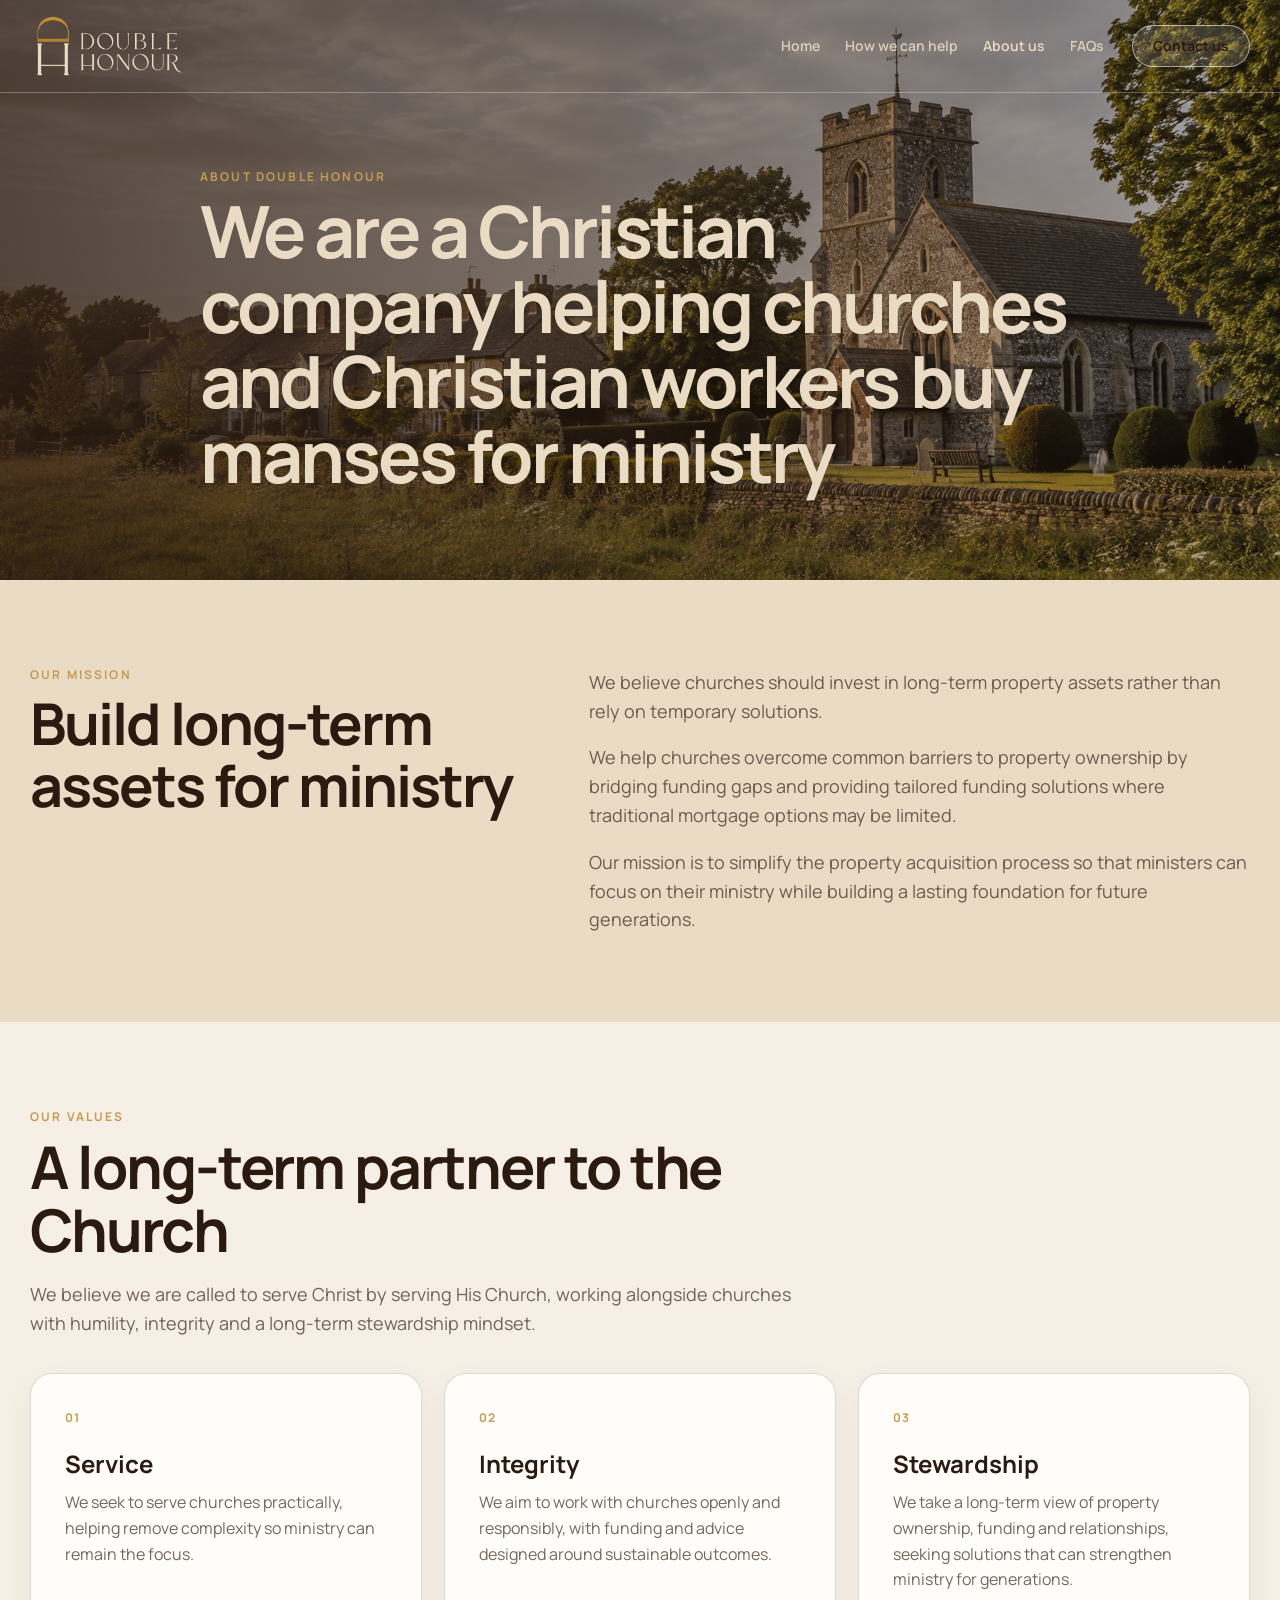
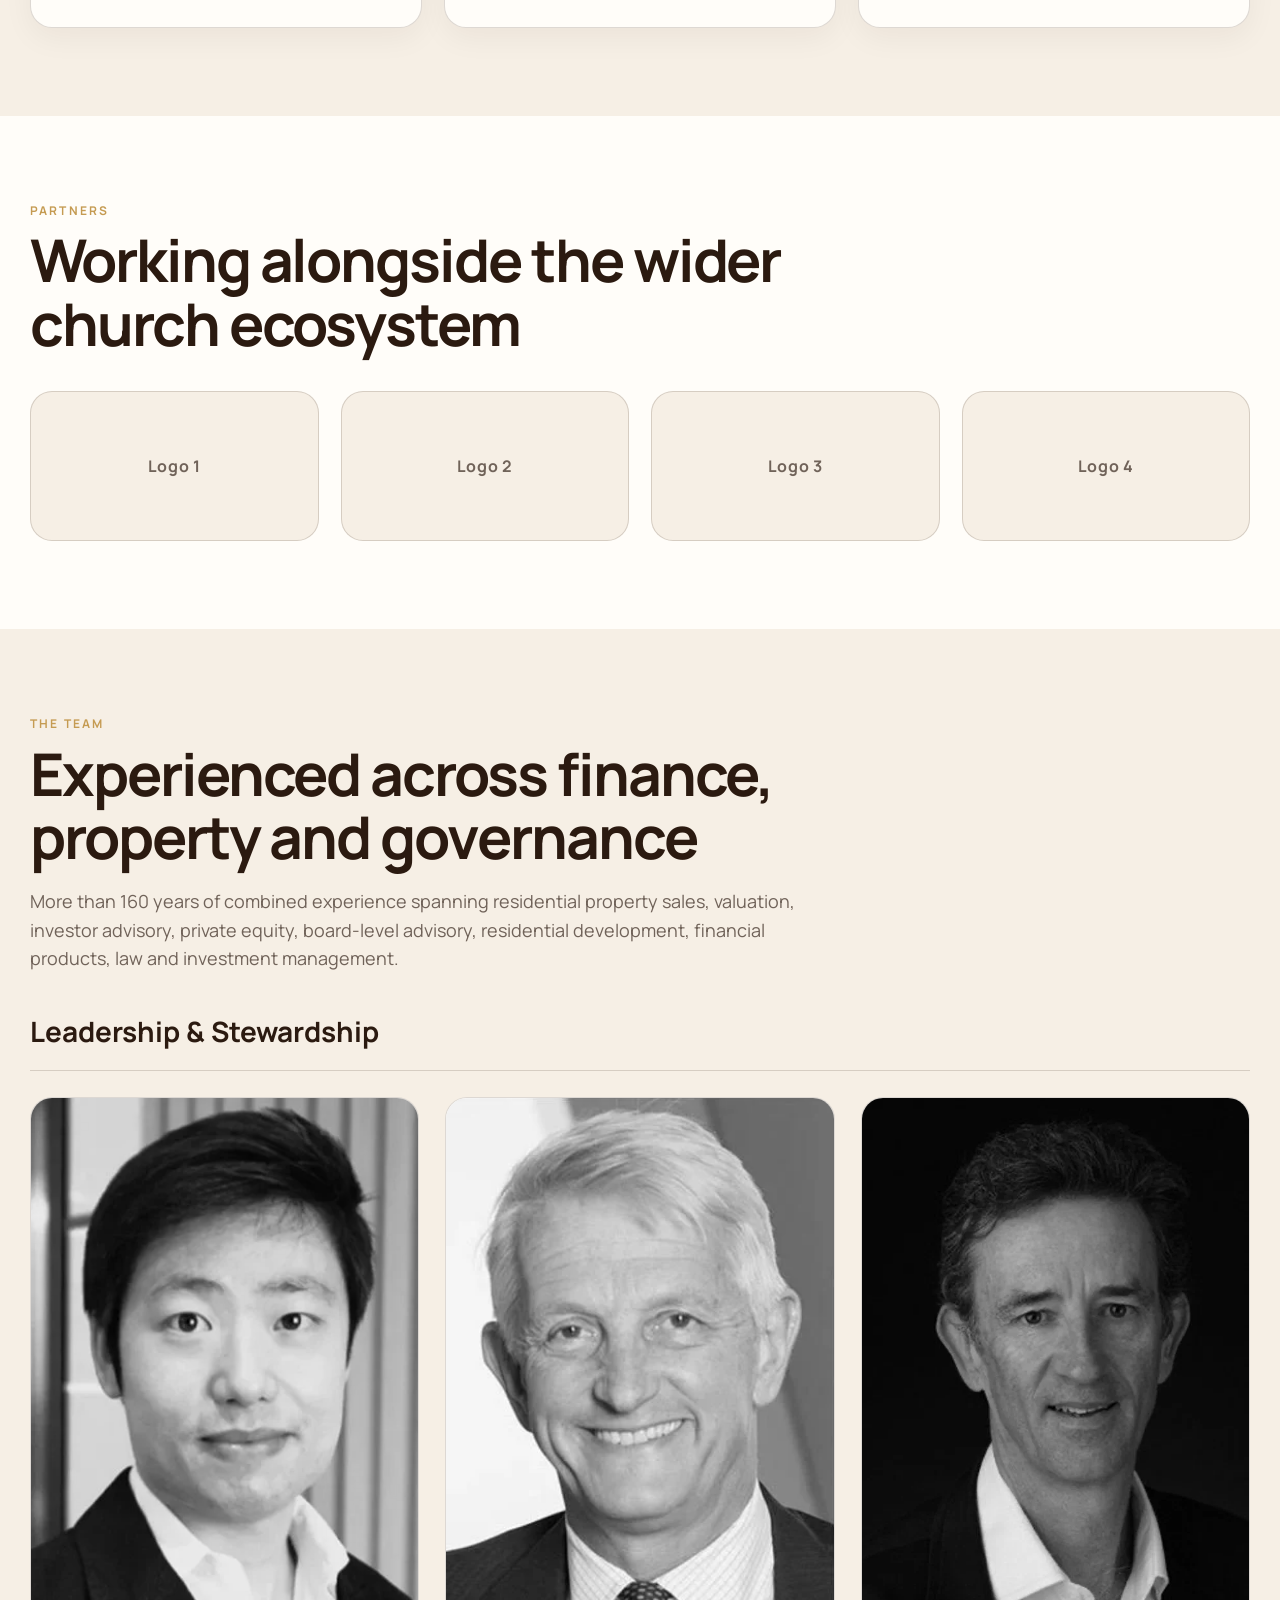
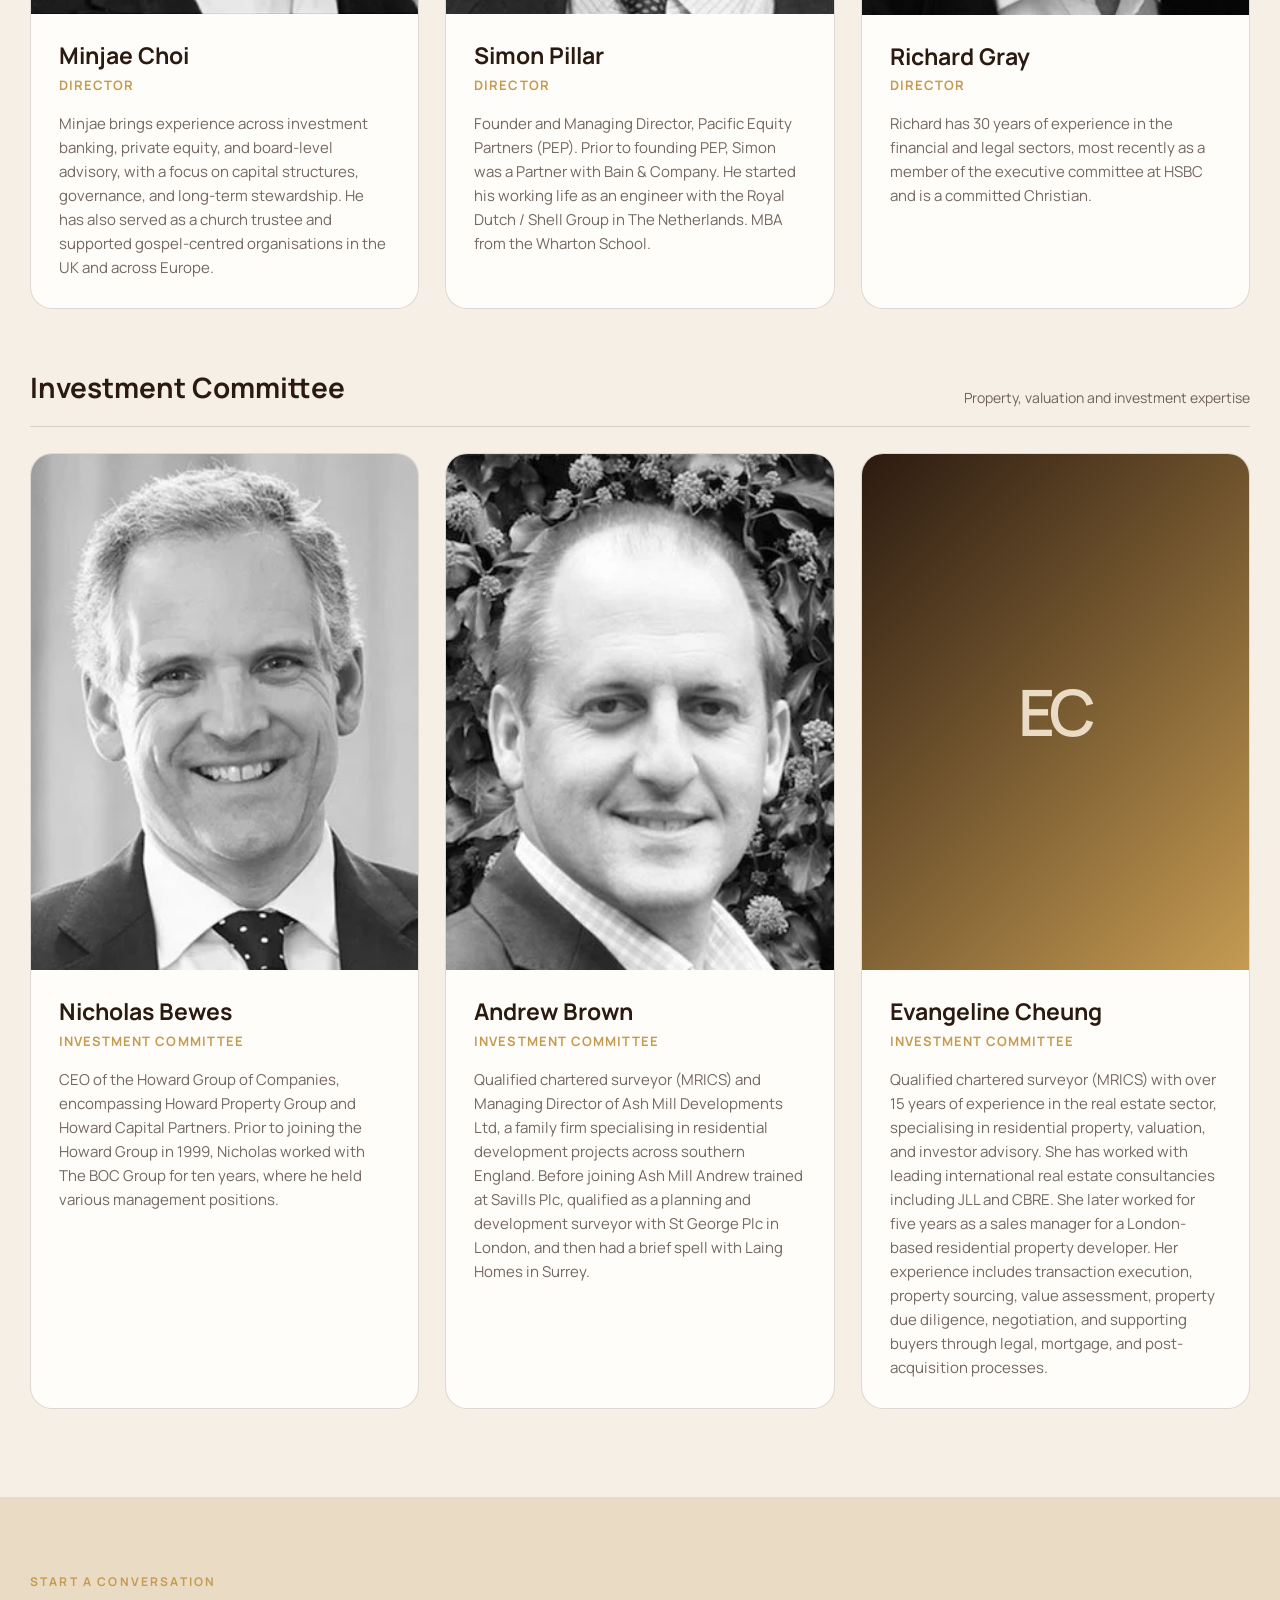
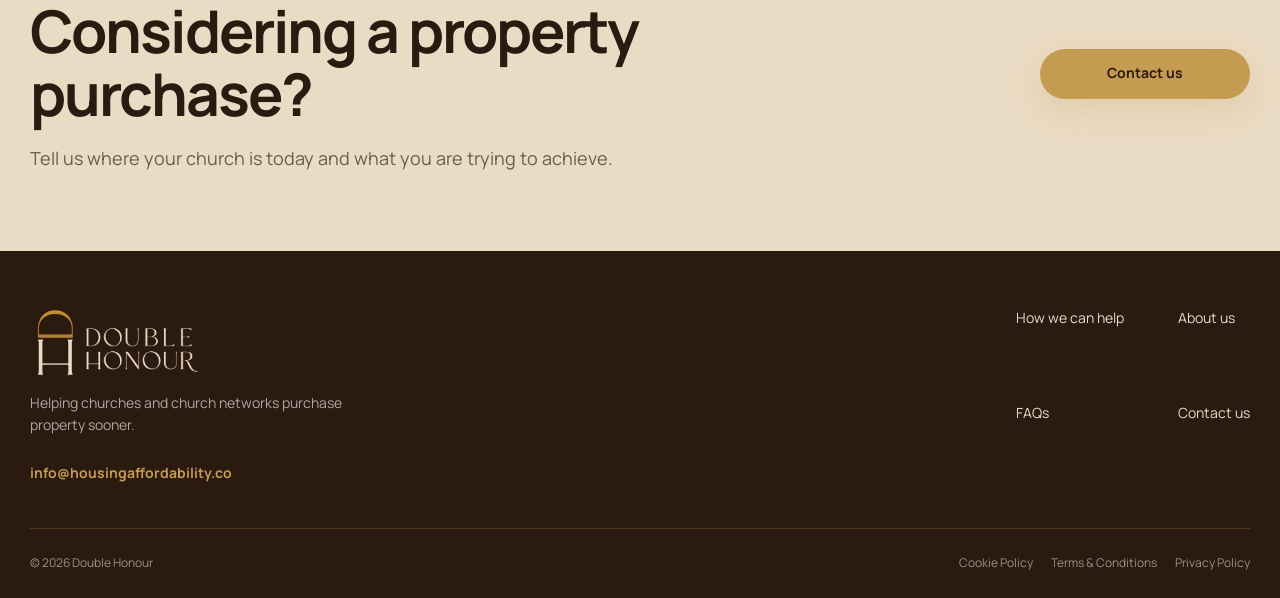
==== about.html @ bae5b823 "Add files via upload Initial Double Honour website" ====
<!doctype html>
<html lang="en">
<head>
  <meta charset="utf-8">
  <meta name="viewport" content="width=device-width, initial-scale=1">
  <meta name="description" content="Learn about Double Honour, our mission, values and the team supporting churches with property funding and acquisition.">
  <title>About Double Honour | Church Property Finance</title>
  <link rel="preconnect" href="https://fonts.googleapis.com">
  <link rel="preconnect" href="https://fonts.gstatic.com" crossorigin>
  <link href="https://fonts.googleapis.com/css2?family=Manrope:wght@400;500;600;700&display=swap" rel="stylesheet">
  <link rel="stylesheet" href="styles.css">
</head>
<body>
  <a class="skip-link" href="#main">Skip to content</a>
  <header class="site-header">
    <div class="shell header-inner">
      <a class="brand" href="index.html" aria-label="Double Honour home"><img class="brand-mark" src="assets/double-honour-light.png" alt="Double Honour"></a>
      <nav class="desktop-nav" aria-label="Primary navigation">
        <a href="index.html">Home</a>
        <a href="how-we-help.html">How we can help</a>
        <a href="about.html" aria-current="page">About us</a>
        <a href="faq.html">FAQs</a>
      </nav>
      <a class="button button-small desktop-contact" href="contact.html">Contact us</a>
      <button class="menu-button" type="button" aria-expanded="false" aria-controls="mobile-menu" aria-label="Open navigation"><span></span><span></span><span></span></button>
    </div>
    <div class="mobile-menu" id="mobile-menu" hidden>
      <nav aria-label="Mobile navigation">
        <a href="index.html">Home</a>
        <a href="how-we-help.html">How we can help</a>
        <a href="about.html" aria-current="page">About us</a>
        <a href="faq.html">FAQs</a>
        <a href="contact.html">Contact us</a>
      </nav>
    </div>
  </header>

  <main id="main">
    <section class="inner-hero about">
      <div class="inner-hero-image" role="img" aria-label="A church and village landscape in the British countryside"></div>
      <div class="inner-hero-shade"></div>
      <div class="shell inner-hero-content">
        <p class="eyebrow light">About Double Honour</p>
        <h1>We are a Christian company helping churches and Christian workers buy manses for ministry</h1>
      </div>
    </section>

    <section class="section cream" id="mission">
      <div class="shell about-grid">
        <div>
          <p class="eyebrow">Our mission</p>
          <h2>Build long-term assets for ministry</h2>
        </div>
        <div class="about-copy">
          <p>We believe churches should invest in long-term property assets rather than rely on temporary solutions.</p>
          <p>We help churches overcome common barriers to property ownership by bridging funding gaps and providing tailored funding solutions where traditional mortgage options may be limited.</p>
          <p>Our mission is to simplify the property acquisition process so that ministers can focus on their ministry while building a lasting foundation for future generations.</p>
        </div>
      </div>
    </section>

    <section class="section paper" id="values">
      <div class="shell">
        <div class="section-heading">
          <p class="eyebrow">Our values</p>
          <h2>A long-term partner to the Church</h2>
          <p>We believe we are called to serve Christ by serving His Church, working alongside churches with humility, integrity and a long-term stewardship mindset.</p>
        </div>
        <div class="values-grid">
          <article class="value-card">
            <span>01</span>
            <h3>Service</h3>
            <p>We seek to serve churches practically, helping remove complexity so ministry can remain the focus.</p>
          </article>
          <article class="value-card">
            <span>02</span>
            <h3>Integrity</h3>
            <p>We aim to work with churches openly and responsibly, with funding and advice designed around sustainable outcomes.</p>
          </article>
          <article class="value-card">
            <span>03</span>
            <h3>Stewardship</h3>
            <p>We take a long-term view of property ownership, funding and relationships, seeking solutions that can strengthen ministry for generations.</p>
          </article>
        </div>
      </div>
    </section>

    <section class="section" id="partners">
      <div class="shell">
        <div class="section-heading">
          <p class="eyebrow">Partners</p>
          <h2>Working alongside the wider church ecosystem</h2>
        </div>
        <div class="partner-logo-grid" aria-label="Partner logos to be confirmed">
          <div class="partner-logo-placeholder" role="img" aria-label="Partner logo 1 placeholder">Logo 1</div>
          <div class="partner-logo-placeholder" role="img" aria-label="Partner logo 2 placeholder">Logo 2</div>
          <div class="partner-logo-placeholder" role="img" aria-label="Partner logo 3 placeholder">Logo 3</div>
          <div class="partner-logo-placeholder" role="img" aria-label="Partner logo 4 placeholder">Logo 4</div>
        </div>
      </div>
    </section>


    <section class="team-section" id="team">
      <div class="shell">
        <div class="section-heading">
          <p class="eyebrow">The team</p>
          <h2>Experienced across finance, property and governance</h2>
          <p>More than 160 years of combined experience spanning residential property sales, valuation, investor advisory, private equity, board-level advisory, residential development, financial products, law and investment management.</p>
        </div>

        <div class="team-group">
          <div class="team-group-heading"><h3>Leadership &amp; Stewardship</h3></div>
          <div class="team-grid">
            <article class="team-card">
              <img class="team-photo" src="assets/minjae-choi.webp" alt="Minjae Choi">
              <div class="team-body"><h4>Minjae Choi</h4><p class="team-role">Director</p><p>Minjae brings experience across investment banking, private equity, and board-level advisory, with a focus on capital structures, governance, and long-term stewardship. He has also served as a church trustee and supported gospel-centred organisations in the UK and across Europe.</p></div>
            </article>
            <article class="team-card">
              <img class="team-photo" src="assets/simon-pillar.webp" alt="Simon Pillar">
              <div class="team-body"><h4>Simon Pillar</h4><p class="team-role">Director</p><p>Founder and Managing Director, Pacific Equity Partners (PEP). Prior to founding PEP, Simon was a Partner with Bain &amp; Company. He started his working life as an engineer with the Royal Dutch / Shell Group in The Netherlands. MBA from the Wharton School.</p></div>
            </article>
            <article class="team-card">
              <img class="team-photo" src="assets/richard-gray.webp" alt="Richard Gray">
              <div class="team-body"><h4>Richard Gray</h4><p class="team-role">Director</p><p>Richard has 30 years of experience in the financial and legal sectors, most recently as a member of the executive committee at HSBC and is a committed Christian.</p></div>
            </article>
          </div>
        </div>

        <div class="team-group">
          <div class="team-group-heading"><h3>Investment Committee</h3><span>Property, valuation and investment expertise</span></div>
          <div class="team-grid">
            <article class="team-card">
              <img class="team-photo" src="assets/nicholas-bewes.webp" alt="Nicholas Bewes">
              <div class="team-body"><h4>Nicholas Bewes</h4><p class="team-role">Investment Committee</p><p>CEO of the Howard Group of Companies, encompassing Howard Property Group and Howard Capital Partners. Prior to joining the Howard Group in 1999, Nicholas worked with The BOC Group for ten years, where he held various management positions.</p></div>
            </article>
            <article class="team-card">
              <img class="team-photo" src="assets/andrew-brown.webp" alt="Andrew Brown">
              <div class="team-body"><h4>Andrew Brown</h4><p class="team-role">Investment Committee</p><p>Qualified chartered surveyor (MRICS) and Managing Director of Ash Mill Developments Ltd, a family firm specialising in residential development projects across southern England. Before joining Ash Mill Andrew trained at Savills Plc, qualified as a planning and development surveyor with St George Plc in London, and then had a brief spell with Laing Homes in Surrey.</p></div>
            </article>
            <article class="team-card">
              <div class="team-placeholder" role="img" aria-label="Photo of Evangeline Cheung to be added">EC</div>
              <div class="team-body"><h4>Evangeline Cheung</h4><p class="team-role">Investment Committee</p><p>Qualified chartered surveyor (MRICS) with over 15 years of experience in the real estate sector, specialising in residential property, valuation, and investor advisory. She has worked with leading international real estate consultancies including JLL and CBRE. She later worked for five years as a sales manager for a London-based residential property developer. Her experience includes transaction execution, property sourcing, value assessment, property due diligence, negotiation, and supporting buyers through legal, mortgage, and post-acquisition processes.</p></div>
            </article>
          </div>
        </div>
      </div>
    </section>

    <section class="contact-section">
      <div class="shell contact-grid">
        <div><p class="eyebrow">Start a conversation</p><h2>Considering a property purchase?</h2><p>Tell us where your church is today and what you are trying to achieve.</p></div>
        <div class="contact-actions"><a class="button" href="contact.html">Contact us</a></div>
      </div>
    </section>
  </main>

  <footer class="site-footer">
    <div class="shell footer-top">
      <div class="footer-brand">
        <img class="footer-brand-mark" src="assets/double-honour-light.png" alt="Double Honour">
        <p>Helping churches and church networks purchase property sooner.</p>
        <a class="footer-contact" href="mailto:info@housingaffordability.co">info@housingaffordability.co</a>
      </div>
      <div class="footer-links">
        <a href="how-we-help.html">How we can help</a>
        <a href="about.html">About us</a>
        <a href="faq.html">FAQs</a>
        <a href="contact.html">Contact us</a>
      </div>
    </div>
    <div class="shell footer-bottom">
      <span>© <span data-year></span> Double Honour</span>
      <div class="footer-legal">
        <a href="cookie-policy.html">Cookie Policy</a>
        <a href="terms-and-conditions.html">Terms &amp; Conditions</a>
        <a href="privacy-policy.html">Privacy Policy</a>
      </div>
    </div>
  </footer>
  <script src="script.js"></script>
</body>
</html>
---- styles.css ----
:root {
  --gold: #C59B52;
  --brown: #2B1A10;
  --cream: #EADBC4;
  --paper: #F6EFE5;
  --white: #FFFDF9;
  --ink: #2B1A10;
  --muted: rgba(43, 26, 16, 0.66);
  --line: rgba(43, 26, 16, 0.16);
  --max: 1220px;
  --radius: 22px;
  --shadow: 0 22px 60px rgba(43, 26, 16, 0.12);
}

* { box-sizing: border-box; }
html { scroll-behavior: smooth; }
body {
  margin: 0;
  color: var(--ink);
  background: var(--white);
  font-family: "Manrope", Arial, sans-serif;
  font-size: 16px;
  line-height: 1.6;
}
img { display: block; max-width: 100%; }
a { color: inherit; text-decoration: none; }
button, a { -webkit-tap-highlight-color: transparent; }
button, input, select, textarea { font: inherit; }
.shell { width: min(calc(100% - 48px), var(--max)); margin-inline: auto; }
.skip-link { position: fixed; left: 16px; top: -60px; z-index: 1000; padding: 10px 14px; background: var(--brown); color: white; }
.skip-link:focus { top: 16px; }

.site-header {
  position: absolute;
  inset: 0 0 auto;
  z-index: 20;
  color: var(--cream);
  border-bottom: 1px solid rgba(255,255,255,.28);
}
.header-inner { height: 92px; display: flex; align-items: center; gap: 28px; }
.brand { margin-right: auto; }
.brand-mark, .footer-brand-mark {
  display: block;
  width: 160px;
  height: auto;
  object-fit: contain;
}
.desktop-nav { display: flex; gap: 25px; align-items: center; font-size: 14px; font-weight: 600; }
.desktop-nav a { opacity: .88; }
.desktop-nav a:hover, .desktop-nav a[aria-current="page"] { opacity: 1; }
.menu-button { display: none; width: 44px; height: 44px; padding: 10px; background: transparent; border: 1px solid rgba(255,255,255,.5); border-radius: 50%; }
.menu-button span { display: block; height: 1px; background: var(--cream); margin: 5px 0; }
.mobile-menu { background: var(--white); color: var(--ink); padding: 20px 24px 28px; box-shadow: var(--shadow); }
.mobile-menu nav { display: grid; gap: 15px; }

.site-header.on-light { color: var(--ink); border-bottom-color: var(--line); }
.site-header.on-light .menu-button { border-color: var(--line); }
.site-header.on-light .menu-button span { background: var(--gold); }
.site-header.on-light .button-small { background: var(--gold); color: var(--brown); border-color: var(--gold); }
.site-header.on-light .button-small:hover { background: var(--brown); color: var(--cream); }

.button { display: inline-flex; justify-content: center; align-items: center; min-height: 50px; padding: 0 24px; color: var(--brown); background: var(--gold); border: 0; border-radius: 999px; font-size: 14px; font-weight: 700; box-shadow: 0 12px 30px rgba(197,155,82,.22); transition: transform .2s ease, box-shadow .2s ease, background .2s ease; cursor: pointer; }
.button:hover { transform: translateY(-2px); background: var(--brown); color: var(--cream); box-shadow: 0 16px 36px rgba(43,26,16,.22); }
.button-small { min-height: 42px; padding-inline: 20px; background: rgba(255,255,255,.14); border: 1px solid rgba(255,255,255,.55); box-shadow: none; }
.button-small:hover { background: var(--cream); color: var(--brown); }
.button-light { background: var(--cream); color: var(--brown); box-shadow: none; }
.button-light:hover { background: var(--white); color: var(--brown); }
.button-outline { background: transparent; color: var(--brown); border: 1px solid var(--gold); box-shadow: none; }
.button-outline:hover { color: var(--brown); background: var(--gold); }

.eyebrow { margin: 0 0 10px; font-size: 12px; line-height: 1.2; text-transform: uppercase; letter-spacing: .18em; font-weight: 700; color: var(--gold); }
.eyebrow.light { color: var(--gold); }
.text-link { display: inline-flex; gap: 8px; align-items: center; font-weight: 700; font-size: 14px; border-bottom: 1px solid currentColor; padding-bottom: 3px; }
.text-link.light { color: var(--cream); }

.hero { position: relative; min-height: 680px; display: flex; align-items: flex-end; color: var(--cream); overflow: hidden; }
.hero-image { position: absolute; inset: 0; background: url('assets/hero.jpeg') center 43%/cover no-repeat; transform: scale(1.01); }
.hero-shade { position: absolute; inset: 0; background: rgba(43, 26, 16, .18); }
.hero-content { position: relative; padding-bottom: 82px; }
.hero h1 { max-width: 850px; margin: 8px 0 0; font-size: clamp(44px, 6vw, 82px); line-height: 1.02; letter-spacing: -.045em; }

.inner-hero { position: relative; min-height: 490px; display: flex; align-items: flex-end; color: var(--cream); overflow: hidden; background: var(--brown); }
.inner-hero-image { position: absolute; inset: 0; background-position: center; background-size: cover; transform: scale(1.01); }
.inner-hero.about .inner-hero-image { background-image: url('assets/about-hero.jpeg'); background-position: center 45%; }
.inner-hero-shade { position: absolute; inset: 0; background: linear-gradient(90deg, rgba(43,26,16,.80), rgba(43,26,16,.30)); }
.inner-hero-content { position: relative; padding: 170px 0 68px; max-width: 880px; }
.inner-hero h1 { margin: 10px 0 18px; font-size: clamp(42px, 5.7vw, 72px); line-height: 1.04; letter-spacing: -.04em; }
.inner-hero-content > p:not(.eyebrow):last-child { max-width: 720px; margin: 0; font-size: clamp(18px, 2vw, 22px); color: rgba(255,255,255,.84); }

.impact-bar { background: var(--brown); color: var(--cream); }
.impact-grid { display: grid; grid-template-columns: .8fr .8fr 1.2fr 2fr; }
.metric, .impact-copy { min-height: 220px; padding: 38px 30px; display: flex; flex-direction: column; justify-content: center; }
.metric { text-align: center; border-right: 1px solid rgba(197,155,82,.28); }
.metric strong { color: var(--gold); font-size: clamp(28px, 3vw, 42px); line-height: 1.1; margin-bottom: 14px; }
.metric span { font-size: 13px; line-height: 1.45; color: rgba(255,255,255,.74); }
.impact-copy { align-items: flex-start; gap: 18px; }
.impact-copy p { margin: 0; font-size: 15px; line-height: 1.55; }

.section { padding-block: 88px; }
.section.paper { background: var(--paper); }
.section.cream { background: var(--cream); }
.section.dark { background: var(--brown); color: var(--cream); }
.section-heading { max-width: 800px; margin-bottom: 36px; }
.section-heading h2, .contact-section h2 { margin: 0; font-size: clamp(36px, 4.6vw, 62px); line-height: 1.08; letter-spacing: -.035em; }
.section-heading p:not(.eyebrow) { color: var(--muted); font-size: 18px; }
.section.dark .section-heading p:not(.eyebrow) { color: rgba(255,255,255,.72); }

.support-grid { display: grid; grid-template-columns: 1fr 1fr; gap: 26px; }
.support-card { overflow: hidden; border: 1px solid var(--line); border-radius: var(--radius); background: var(--white); box-shadow: 0 10px 34px rgba(43,26,16,.06); }
.support-card img { width: 100%; height: 300px; object-fit: cover; }
.support-card-body { padding: 32px 34px 34px; }
.card-kicker { margin: 0 0 10px; color: var(--gold); font-size: 12px; font-weight: 700; text-transform: uppercase; letter-spacing: .14em; }
.support-card h3, .funding-panel h3 { margin: 0 0 14px; font-size: clamp(27px, 3vw, 40px); line-height: 1.16; letter-spacing: -.025em; }
.support-card h3 { min-height: 2.32em; }
.support-card-purpose { margin: 0 0 12px; color: var(--gold) !important; font-size: 12px; font-weight: 700; line-height: 1.35; text-transform: uppercase; letter-spacing: .14em; }
.support-card p { color: var(--muted); }

.help-section { padding-block: 88px; background: var(--paper); }
.help-heading { margin-bottom: 38px; }
.help-grid { display: grid; grid-template-columns: .95fr 1.05fr; gap: 58px; align-items: stretch; }
.funding-panel { position: static; padding: 42px 46px; background: var(--brown); color: var(--cream); border-radius: var(--radius); box-shadow: var(--shadow); display: flex; flex-direction: column; justify-content: flex-start; gap: 22px; align-self: stretch; }
.funding-panel .card-kicker { color: var(--gold); }
.funding-panel h3 { margin-bottom: 14px; }
.funding-panel p:not(.card-kicker) { margin: 0; color: rgba(255,255,255,.76); font-size: 18px; line-height: 1.7; }
.funding-panel p + p { margin-top: 0; }
.journey-panel { padding-top: 0; }
.journey-intro { max-width: 590px; margin: 0 0 22px; font-size: 20px; font-weight: 600; line-height: 1.45; }
.journey-list { list-style: none; margin: 0; padding: 0; }
.journey-list li { display: grid; grid-template-columns: 54px 1fr; gap: 18px; align-items: center; padding: 21px 0; border-bottom: 1px solid var(--line); }
.journey-list span { font-size: 12px; color: var(--gold); font-weight: 700; letter-spacing: .1em; }
.journey-list p { margin: 0; font-size: 17px; font-weight: 600; }

.about-grid { display: grid; grid-template-columns: .85fr 1.15fr; gap: 70px; align-items: start; }
.about-grid h2 { margin: 0; font-size: clamp(36px, 4.5vw, 58px); line-height: 1.08; letter-spacing: -.035em; }
.about-copy { display: grid; gap: 18px; }
.about-copy p { margin: 0; color: var(--muted); font-size: 18px; }
.mission-card { margin-top: 28px; padding: 40px; background: var(--cream); border-radius: var(--radius); border: 1px solid var(--line); }
.mission-card h3 { margin: 0 0 14px; font-size: 26px; }
.mission-card p { margin: 0; color: var(--ink); }
.capability-grid { display: grid; grid-template-columns: repeat(2, 1fr); gap: 22px; }
.capability-card { padding: 34px; border-radius: var(--radius); border: 1px solid var(--line); background: var(--white); box-shadow: 0 10px 30px rgba(43,26,16,.05); }
.capability-card span { display: block; margin-bottom: 22px; color: var(--gold); font-weight: 700; font-size: 12px; letter-spacing: .12em; }
.capability-card h3 { margin: 0 0 12px; font-size: 24px; line-height: 1.2; }
.capability-card p { margin: 0; color: var(--muted); }

.team-section { padding-block: 88px; background: var(--paper); }
.team-group + .team-group { margin-top: 56px; }
.team-group-heading { display: flex; justify-content: space-between; align-items: end; gap: 24px; margin-bottom: 26px; padding-bottom: 16px; border-bottom: 1px solid var(--line); }
.team-group-heading h3 { margin: 0; font-size: 28px; }
.team-group-heading span { color: var(--muted); font-size: 14px; }
.team-grid { display: grid; grid-template-columns: repeat(3, 1fr); gap: 26px; }
.team-card { overflow: hidden; background: var(--white); border: 1px solid var(--line); border-radius: var(--radius); }
.team-photo { width: 100%; aspect-ratio: 3 / 4; object-fit: cover; object-position: center top; background: #dde5e1; filter: grayscale(100%); }
.team-placeholder { aspect-ratio: 3 / 4; display: grid; place-items: center; background: linear-gradient(135deg, var(--brown), var(--gold)); color: var(--cream); font-size: 64px; font-weight: 600; letter-spacing: -.05em; }
.team-body { padding: 28px; }
.team-body h4 { margin: 0; font-size: 23px; line-height: 1.2; }
.team-role { margin: 5px 0 16px; color: var(--gold); font-size: 13px; font-weight: 700; text-transform: uppercase; letter-spacing: .08em; }
.team-body p:last-child { margin: 0; color: var(--muted); font-size: 15px; }

.partner-logo-grid { display: grid; grid-template-columns: repeat(4, 1fr); gap: 22px; }
.partner-logo-placeholder { min-height: 150px; display: grid; place-items: center; border: 1px solid var(--line); border-radius: var(--radius); background: var(--paper); color: var(--muted); font-size: 16px; font-weight: 700; letter-spacing: .04em; }

.quote-band { padding: 58px 0; background: var(--brown); color: var(--cream); }
.quote-band blockquote { margin: 0; max-width: 950px; font-size: clamp(25px, 3.4vw, 42px); line-height: 1.28; letter-spacing: -.02em; }
.quote-band cite { display: block; margin-top: 25px; color: var(--gold); font-size: 14px; font-style: normal; font-weight: 700; }

#challenge .shell { width: min(calc(100% - 48px), var(--max)); }
.challenge-stats { display: grid; grid-template-columns: repeat(4, minmax(0, 1fr)); gap: 14px; }
.challenge-stat { min-height: 248px; padding: 26px 20px; border-radius: var(--radius); background: var(--white); border: 1px solid var(--line); display: flex; flex-direction: column; justify-content: flex-start; }
.challenge-stat h3 { margin: 0 0 17px; min-height: 2.5em; color: var(--gold); font-size: clamp(19px, 1.42vw, 22px); font-weight: 700; line-height: 1.25; letter-spacing: -.02em; }
.challenge-stat p { margin: 0; color: var(--muted); font-size: clamp(14px, 1.08vw, 16px); font-weight: 400; line-height: 1.42; }
.challenge-stat sup { position: relative; top: -.2em; color: var(--gold); font-size: .55em; font-weight: 700; }
.source-notes-inline { display: flex; flex-wrap: wrap; justify-content: flex-start; gap: 6px 18px; margin-top: 18px; color: var(--muted); font-size: 11px; line-height: 1.35; }
.source-notes-inline span { flex: 0 0 auto; }
.source-notes-inline sup { color: var(--gold); font-weight: 700; }

.funding-gap-layout { display: grid; grid-template-columns: .72fr 1.28fr; gap: 64px; align-items: center; }
.funding-gap-layout h2 { margin: 0 0 18px; font-size: clamp(36px, 4.7vw, 60px); line-height: 1.08; letter-spacing: -.035em; }
.funding-gap-layout > div:first-child > p:not(.eyebrow) { color: var(--muted); font-size: 17px; }
.funding-schematic { padding: 38px; border: 1px solid var(--line); border-radius: var(--radius); background: var(--white); box-shadow: var(--shadow); }
.scheme-row { display: grid; grid-template-columns: 78px 1fr; gap: 16px; align-items: stretch; }
.scheme-row + .scheme-row { margin-top: 18px; }
.scheme-label { display: flex; align-items: center; color: var(--gold); font-size: 11px; font-weight: 700; letter-spacing: .14em; text-transform: uppercase; }
.uses-bar { min-height: 74px; padding: 0 22px; display: flex; align-items: center; justify-content: space-between; gap: 16px; border-radius: 12px; background: var(--cream); color: var(--brown); font-size: 16px; font-weight: 700; }
.uses-bar strong { color: var(--gold); font-size: 12px; letter-spacing: .08em; }
.source-bar { display: grid; grid-template-columns: 31% 39% 30%; min-height: 106px; overflow: hidden; border: 1px solid var(--line); border-radius: 12px; }
.source-segment { padding: 18px; display: flex; justify-content: flex-end; flex-direction: column; font-size: 14px; font-weight: 700; line-height: 1.25; }
.source-savings { background: #F0E5D4; color: var(--brown); }
.source-bank { background: #D7C3A4; color: var(--brown); border-left: 1px solid rgba(43,26,16,.12); }
.source-gap { background: var(--brown); color: var(--cream); border-left: 1px solid rgba(43,26,16,.12); }
.source-detail-grid { display: grid; grid-template-columns: 31% 39% 30%; gap: 0; margin: 16px 0 0 94px; }
.source-detail { padding: 0 16px; color: var(--muted); font-size: 12px; line-height: 1.45; }
.source-detail:first-child { padding-left: 0; }
.source-detail:last-child { padding-right: 0; }
.source-detail + .source-detail { border-left: 1px solid var(--line); }
.source-detail ul { margin: 0; padding-left: 17px; }
.source-detail li + li { margin-top: 8px; }
.benefit-grid { display: grid; grid-template-columns: repeat(3, 1fr); gap: 22px; }
.benefit-card { padding: 34px; background: var(--brown); color: var(--cream); border-radius: var(--radius); }
.benefit-card .number { display: inline-grid; width: 38px; height: 38px; place-items: center; border: 1px solid rgba(197,155,82,.55); border-radius: 50%; color: var(--gold); font-size: 12px; font-weight: 700; }
.benefit-card h3 { margin: 28px 0 12px; font-size: 24px; line-height: 1.25; }
.benefit-card p { margin: 0; color: rgba(255,255,255,.72); }

.faq-hero { padding: 155px 0 62px; background: var(--brown); color: var(--cream); }
.faq-hero h1 { margin: 8px 0 16px; font-size: clamp(44px, 6vw, 72px); line-height: 1.04; letter-spacing: -.04em; }
.faq-hero p:last-child { max-width: 760px; color: rgba(255,255,255,.75); font-size: 19px; }
.faq-layout { display: grid; grid-template-columns: 250px 1fr; gap: 70px; align-items: start; }
.faq-nav { position: sticky; top: 30px; display: grid; gap: 8px; padding: 22px; border: 1px solid var(--line); border-radius: 18px; background: var(--white); }
.faq-nav a { padding: 8px 10px; border-radius: 10px; color: var(--muted); font-size: 14px; }
.faq-nav a:hover { background: var(--paper); color: var(--gold); }
.faq-groups { display: grid; gap: 46px; }
.faq-group h2 { margin: 0 0 18px; font-size: 30px; letter-spacing: -.02em; }
.faq-list { border-top: 1px solid var(--line); }
.faq-list details { border-bottom: 1px solid var(--line); }
.faq-list summary { list-style: none; cursor: pointer; padding: 20px 42px 20px 0; font-weight: 700; position: relative; }
.faq-list summary::-webkit-details-marker { display: none; }
.faq-list summary::after { content: "+"; position: absolute; right: 4px; top: 17px; color: var(--gold); font-size: 24px; font-weight: 400; }
.faq-list details[open] summary::after { content: "–"; }
.faq-answer { padding: 0 35px 22px 0; color: var(--muted); }
.faq-answer p { margin: 0 0 12px; }
.faq-answer p:last-child { margin-bottom: 0; }

.contact-page { padding: 155px 0 82px; background: var(--paper); }
.contact-page-grid { display: grid; grid-template-columns: .8fr 1.2fr; gap: 70px; align-items: start; }
.contact-intro h1 { margin: 8px 0 18px; font-size: clamp(44px, 6vw, 72px); line-height: 1.04; letter-spacing: -.04em; }
.contact-intro > p:not(.eyebrow) { color: var(--muted); font-size: 18px; }
.contact-direct { margin-top: 36px; padding-top: 28px; border-top: 1px solid var(--line); }
.contact-direct span { display: block; color: var(--muted); font-size: 13px; }
.contact-direct a { display: inline-block; margin-top: 5px; color: var(--gold); font-weight: 700; }
.contact-form { padding: 42px; background: var(--white); border: 1px solid var(--line); border-radius: var(--radius); box-shadow: var(--shadow); }
.form-row { display: grid; grid-template-columns: 1fr 1fr; gap: 18px; }
.form-field { display: grid; gap: 7px; margin-bottom: 18px; }
.form-field label { font-size: 13px; font-weight: 700; }
.form-field input, .form-field select, .form-field textarea { width: 100%; border: 1px solid rgba(43,26,16,.22); border-radius: 12px; background: #FFF9F0; padding: 13px 14px; color: var(--ink); outline: none; }
.form-field textarea { min-height: 145px; resize: vertical; }
.form-field input:focus, .form-field select:focus, .form-field textarea:focus { border-color: var(--gold); box-shadow: 0 0 0 3px rgba(197,155,82,.14); }
.form-consent { display: grid; grid-template-columns: 18px 1fr; gap: 10px; align-items: start; margin: 4px 0 22px; color: var(--muted); font-size: 12px; }
.form-consent input { margin-top: 3px; }
.form-note { margin: 14px 0 0; color: var(--muted); font-size: 12px; }
.honeypot { position: absolute; left: -9999px; }

.contact-section { padding-block: 78px; background: var(--cream); }
.contact-grid { display: grid; grid-template-columns: 1fr auto; align-items: center; gap: 60px; }
.contact-grid > div:first-child { max-width: 760px; }
.contact-grid p:not(.eyebrow) { max-width: 600px; margin: 18px 0 0; color: var(--muted); font-size: 18px; }
.contact-actions { display: grid; gap: 12px; min-width: 210px; }

.thanks { min-height: 100vh; display: grid; place-items: center; padding: 40px; background: var(--brown); color: var(--cream); text-align: center; }
.thanks-card { max-width: 720px; }
.thanks .brand-mark { margin: 0 auto 30px; color: var(--cream); }
.thanks h1 { margin: 0 0 16px; font-size: clamp(42px, 6vw, 68px); letter-spacing: -.04em; line-height: 1.05; }
.thanks p { color: rgba(255,255,255,.72); font-size: 18px; }
.thanks .button { margin-top: 18px; }

.site-footer { background: var(--brown); color: var(--cream); padding: 56px 0 26px; }
.footer-top { display: grid; grid-template-columns: 1fr auto; gap: 60px; padding-bottom: 42px; }
.footer-brand-mark { width: 176px; }
.footer-brand p { max-width: 360px; color: rgba(255,255,255,.62); font-size: 14px; }
.footer-links { display: grid; grid-template-columns: repeat(2, auto); gap: 12px 54px; font-size: 14px; }
.footer-bottom { border-top: 1px solid rgba(197,155,82,.24); padding-top: 24px; display: flex; justify-content: space-between; gap: 20px; color: rgba(255,255,255,.52); font-size: 12px; }
.footer-bottom div { display: flex; gap: 22px; }
.footer-legal { display: flex; flex-wrap: wrap; gap: 18px !important; }
.footer-legal a:hover { color: white; }

@media (max-width: 1080px) {
  .desktop-nav { gap: 18px; }
}
@media (max-width: 980px) {
  .desktop-nav, .desktop-contact { display: none; }
  .menu-button { display: block; }
  .hero { min-height: 620px; }
  .impact-grid { grid-template-columns: repeat(3, 1fr); }
  .impact-copy { grid-column: 1 / -1; min-height: 170px; border-top: 1px solid rgba(197,155,82,.28); }
  .help-grid, .about-grid, .funding-gap-layout, .contact-page-grid { grid-template-columns: 1fr; gap: 48px; }
  .funding-panel, .faq-nav { position: static; }
  .team-grid { grid-template-columns: repeat(2, 1fr); }
  .partner-logo-grid { grid-template-columns: repeat(2, 1fr); }
  .challenge-stats { grid-template-columns: repeat(2, 1fr); }
  .source-notes-inline { flex-wrap: wrap; }
  .faq-layout { grid-template-columns: 1fr; gap: 35px; }
  .faq-nav { grid-template-columns: repeat(3, 1fr); }
  .benefit-grid { grid-template-columns: 1fr; }
}

@media (max-width: 720px) {
  .shell { width: min(calc(100% - 32px), var(--max)); }
  .header-inner { height: 76px; }
  .brand-mark { width: 138px; }
  .hero { min-height: 610px; }
  .hero-image { background-position: 63% center; }
  .hero-shade { background: rgba(43,26,16,.72); }
  .hero-content { padding-bottom: 54px; }
  .hero h1 { font-size: clamp(40px, 13vw, 58px); }
  .inner-hero { min-height: 460px; }
  .inner-hero-content { padding: 135px 0 50px; }
  .inner-hero-shade { background: rgba(43,26,16,.72); }
  .impact-grid { grid-template-columns: 1fr; }
  .metric { min-height: auto; padding: 28px 20px; border-right: 0; border-bottom: 1px solid rgba(197,155,82,.28); }
  .impact-copy { grid-column: auto; }
  .section, .help-section, .team-section { padding-block: 64px; }
  .support-grid, .capability-grid, .team-grid, .partner-logo-grid, .challenge-stats, .form-row { grid-template-columns: 1fr; }
  .support-card img { height: 230px; }
  .support-card h3 { min-height: 0; }
  .support-card-body, .funding-panel, .contact-form, .funding-schematic { padding: 28px; }
  .source-notes-inline { flex-direction: column; gap: 7px; }
  .scheme-row { grid-template-columns: 1fr; gap: 8px; }
  .scheme-label { min-height: 20px; }
  .source-detail-grid { margin-left: 0; grid-template-columns: 1fr; gap: 16px; }
  .source-detail { padding: 0; }
  .source-detail + .source-detail { padding-top: 16px; border-left: 0; border-top: 1px solid var(--line); }
  .faq-nav { grid-template-columns: 1fr 1fr; }
  .contact-grid { grid-template-columns: 1fr; gap: 32px; }
  .contact-actions { min-width: 0; }
  .footer-top { grid-template-columns: 1fr; }
  .footer-links { grid-template-columns: 1fr 1fr; }
  .footer-bottom { flex-direction: column; }
  .team-group-heading { align-items: start; flex-direction: column; }
}

@media (prefers-reduced-motion: reduce) {
  html { scroll-behavior: auto; }
  *, *::before, *::after { transition-duration: .01ms !important; }
}

/* v03 sitemap-specific additions */
.inner-hero.help .inner-hero-image { background-image: url('assets/how-help-hero.jpeg'); background-position: center 52%; }
.values-grid { display: grid; grid-template-columns: repeat(3, 1fr); gap: 22px; }
.value-card { padding: 34px; border-radius: var(--radius); background: var(--white); border: 1px solid var(--line); box-shadow: 0 10px 30px rgba(43,26,16,.05); }
.value-card span { display: block; margin-bottom: 22px; color: var(--gold); font-size: 12px; font-weight: 700; letter-spacing: .12em; }
.value-card h3 { margin: 0 0 12px; font-size: 24px; line-height: 1.2; }
.value-card p { margin: 0; color: var(--muted); }
.partners-panel { display: grid; grid-template-columns: .65fr 1.35fr; gap: 70px; align-items: center; padding: 44px; border: 1px solid var(--line); border-radius: var(--radius); background: var(--cream); }
.partners-panel h2 { margin: 0; font-size: clamp(34px, 4vw, 52px); line-height: 1.08; letter-spacing: -.035em; }
.partners-panel p { margin: 0; color: var(--muted); font-size: 18px; }
.footer-contact { margin-top: 12px; display: inline-block; color: var(--gold); font-size: 14px; font-weight: 700; }

@media (max-width: 980px) {
  .values-grid { grid-template-columns: 1fr; }
  .partners-panel { grid-template-columns: 1fr; gap: 22px; }
}


/* Legal policy placeholders */
.legal-page { min-height: 62vh; padding: 165px 0 88px; background: var(--paper); }
.legal-page-inner { max-width: 850px; }
.legal-page h1 { margin: 8px 0 22px; font-size: clamp(42px, 5.7vw, 70px); line-height: 1.04; letter-spacing: -.04em; }
.legal-page p:not(.eyebrow) { max-width: 760px; color: var(--muted); font-size: 18px; }
@media (max-width: 720px) { .legal-page { padding: 130px 0 64px; } }

/* Legal content */
.legal-content { max-width: 790px; }
.legal-content .legal-lead { font-size: 18px; line-height: 1.7; color: var(--ink) !important; margin: 0 0 34px; }
.legal-content .legal-updated { font-size: 14px !important; font-weight: 700; color: var(--gold) !important; margin: -8px 0 20px; }
.legal-content h2 { margin: 42px 0 14px; font-size: 25px; line-height: 1.25; letter-spacing: -.02em; color: var(--ink); }
.legal-content h3 { margin: 28px 0 10px; font-size: 18px; line-height: 1.35; color: var(--ink); }
.legal-content p { max-width: none !important; margin: 0 0 18px; font-size: 16px !important; line-height: 1.75; color: var(--muted) !important; }
.legal-content ul { margin: 0 0 20px; padding-left: 24px; color: var(--muted); }
.legal-content li { margin: 8px 0; padding-left: 3px; }
.legal-content a { color: var(--gold); text-decoration: underline; text-underline-offset: 3px; }
.legal-table-wrap { width: 100%; overflow-x: auto; margin: 14px 0 30px; border: 1px solid var(--line); border-radius: 14px; background: var(--white); }
.legal-table { width: 100%; border-collapse: collapse; min-width: 600px; font-size: 14px; }
.legal-table th, .legal-table td { padding: 15px 17px; text-align: left; vertical-align: top; border-bottom: 1px solid var(--line); }
.legal-table th { color: var(--brown); background: rgba(197,155,82,.10); font-size: 12px; text-transform: uppercase; letter-spacing: .07em; }
.legal-table tbody tr:last-child td { border-bottom: 0; }
@media (max-width: 720px) {
  .legal-content h2 { margin-top: 34px; font-size: 22px; }
  .legal-content .legal-lead { font-size: 17px; }
}
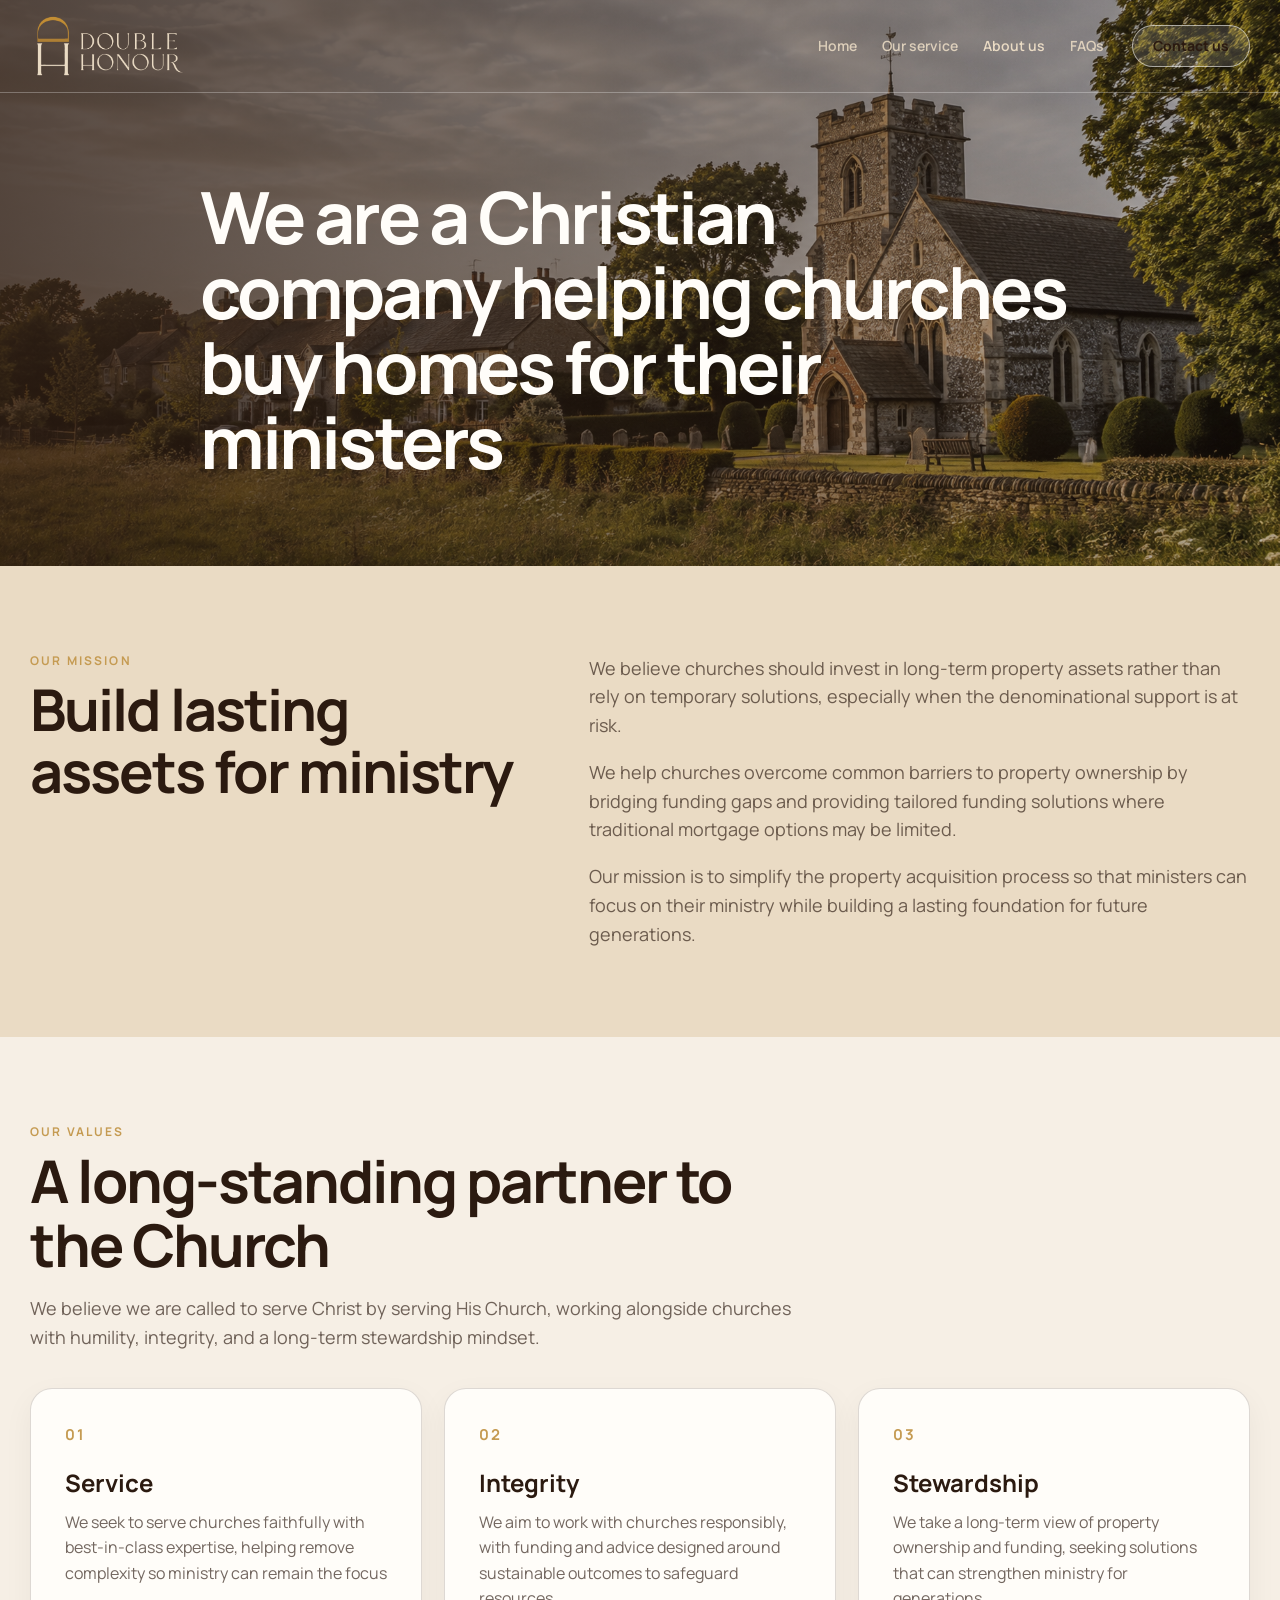
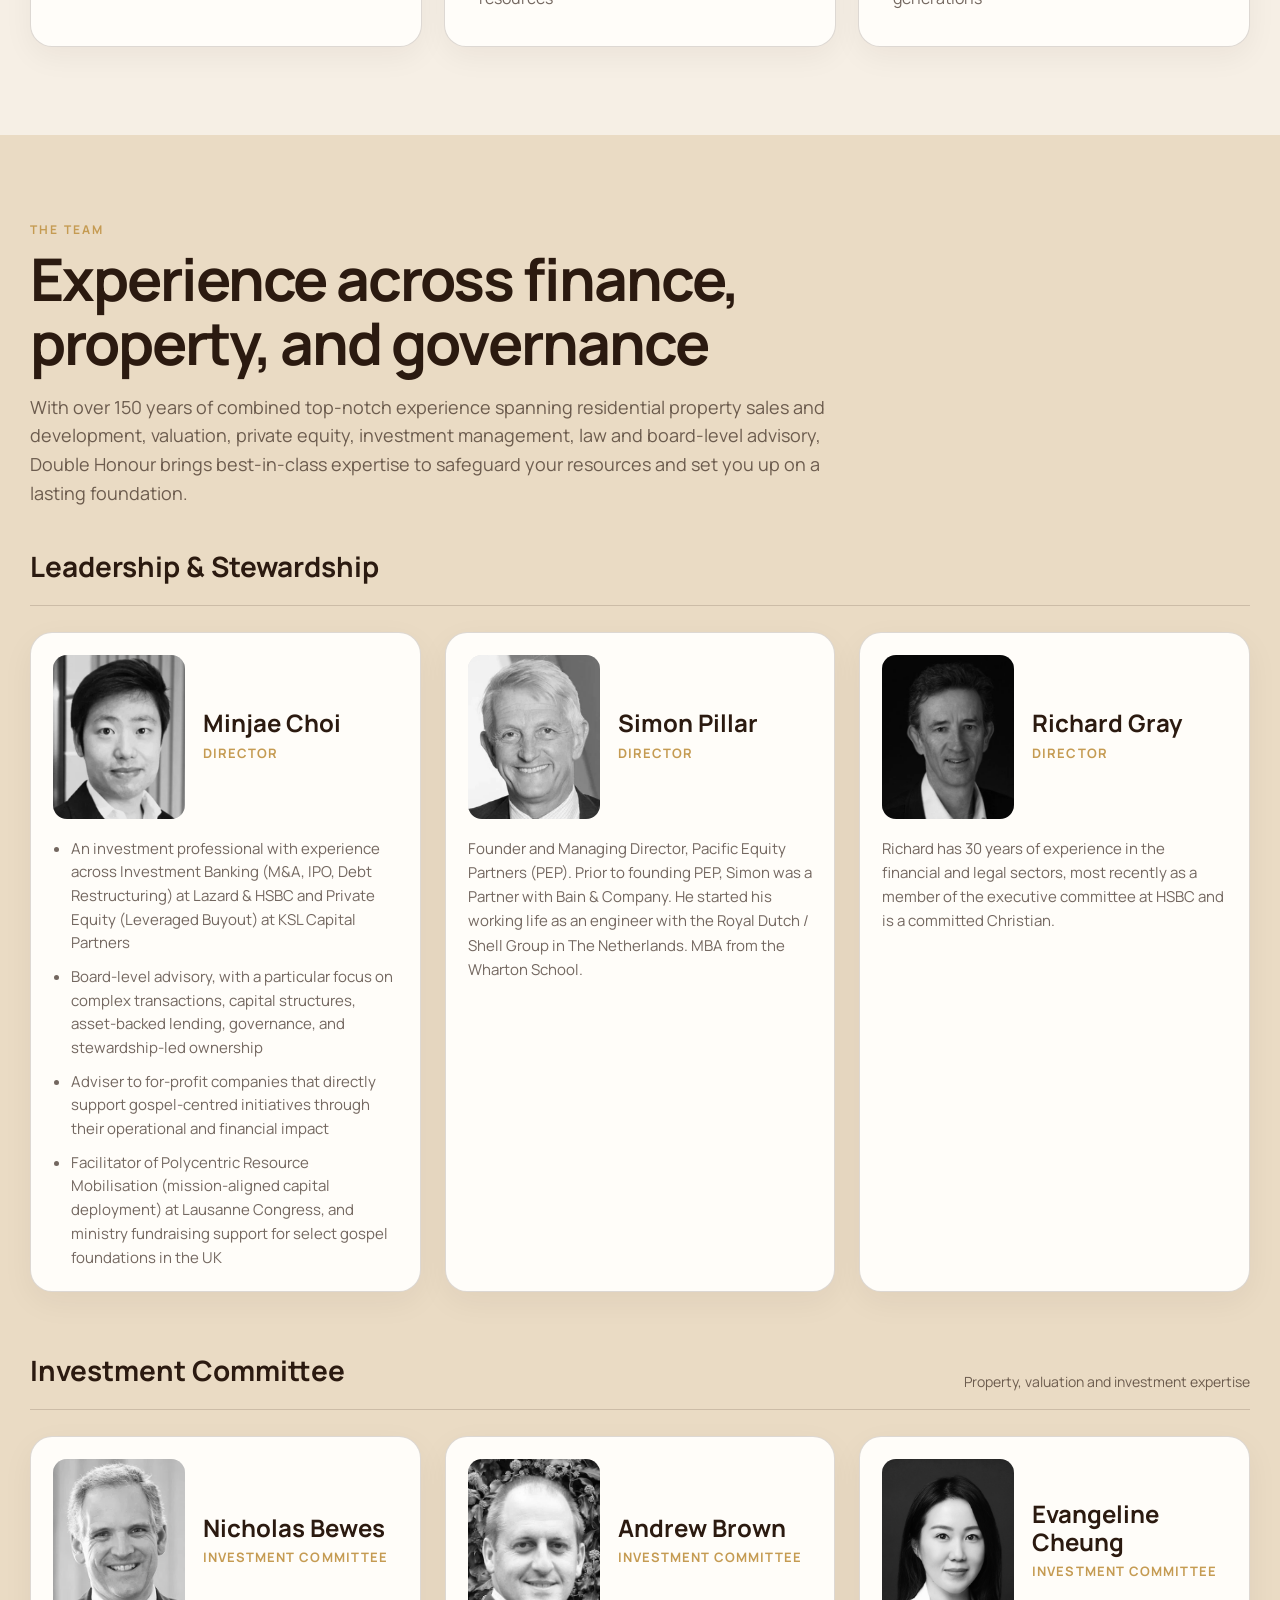
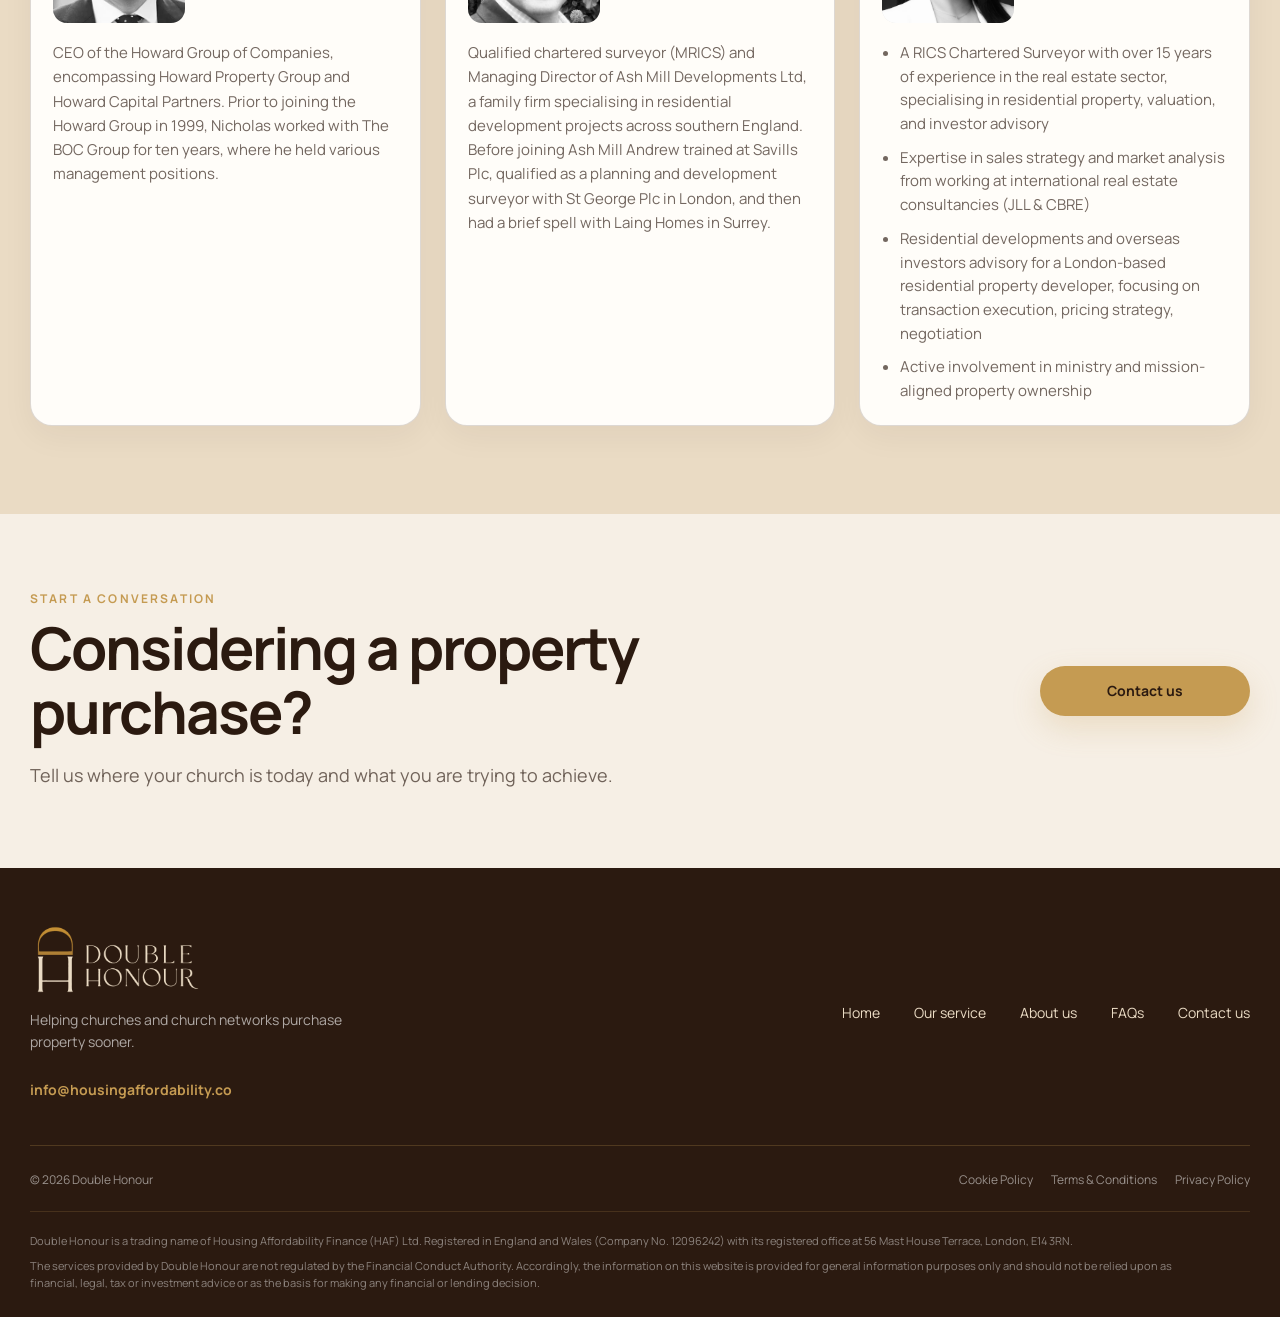
==== commit 172b5302: "Add files via upload Board draft version" ====
--- a/about.html
+++ b/about.html
@@ -4,7 +4,7 @@
   <meta charset="utf-8">
   <meta name="viewport" content="width=device-width, initial-scale=1">
   <meta name="description" content="Learn about Double Honour, our mission, values and the team supporting churches with property funding and acquisition.">
-  <title>About Double Honour | Church Property Finance</title>
+  <title>Double Honour</title>
   <link rel="preconnect" href="https://fonts.googleapis.com">
   <link rel="preconnect" href="https://fonts.gstatic.com" crossorigin>
   <link href="https://fonts.googleapis.com/css2?family=Manrope:wght@400;500;600;700&display=swap" rel="stylesheet">
@@ -17,7 +17,7 @@
       <a class="brand" href="index.html" aria-label="Double Honour home"><img class="brand-mark" src="assets/double-honour-light.png" alt="Double Honour"></a>
       <nav class="desktop-nav" aria-label="Primary navigation">
         <a href="index.html">Home</a>
-        <a href="how-we-help.html">How we can help</a>
+        <a href="our-service.html">Our service</a>
         <a href="about.html" aria-current="page">About us</a>
         <a href="faq.html">FAQs</a>
       </nav>
@@ -27,7 +27,7 @@
     <div class="mobile-menu" id="mobile-menu" hidden>
       <nav aria-label="Mobile navigation">
         <a href="index.html">Home</a>
-        <a href="how-we-help.html">How we can help</a>
+        <a href="our-service.html">Our service</a>
         <a href="about.html" aria-current="page">About us</a>
         <a href="faq.html">FAQs</a>
         <a href="contact.html">Contact us</a>
@@ -40,8 +40,7 @@
       <div class="inner-hero-image" role="img" aria-label="A church and village landscape in the British countryside"></div>
       <div class="inner-hero-shade"></div>
       <div class="shell inner-hero-content">
-        <p class="eyebrow light">About Double Honour</p>
-        <h1>We are a Christian company helping churches and Christian workers buy manses for ministry</h1>
+        <h1>We are a Christian company helping churches buy homes for their ministers</h1>
       </div>
     </section>
 
@@ -49,10 +48,10 @@
       <div class="shell about-grid">
         <div>
           <p class="eyebrow">Our mission</p>
-          <h2>Build long-term assets for ministry</h2>
+          <h2>Build lasting assets for ministry</h2>
         </div>
         <div class="about-copy">
-          <p>We believe churches should invest in long-term property assets rather than rely on temporary solutions.</p>
+          <p>We believe churches should invest in long-term property assets rather than rely on temporary solutions, especially when the denominational support is at risk.</p>
           <p>We help churches overcome common barriers to property ownership by bridging funding gaps and providing tailored funding solutions where traditional mortgage options may be limited.</p>
           <p>Our mission is to simplify the property acquisition process so that ministers can focus on their ministry while building a lasting foundation for future generations.</p>
         </div>
@@ -63,67 +62,65 @@
       <div class="shell">
         <div class="section-heading">
           <p class="eyebrow">Our values</p>
-          <h2>A long-term partner to the Church</h2>
-          <p>We believe we are called to serve Christ by serving His Church, working alongside churches with humility, integrity and a long-term stewardship mindset.</p>
+          <h2>A long-standing partner to the Church</h2>
+          <p>We believe we are called to serve Christ by serving His Church, working alongside churches with humility, integrity, and a long-term stewardship mindset.</p>
         </div>
         <div class="values-grid">
           <article class="value-card">
             <span>01</span>
             <h3>Service</h3>
-            <p>We seek to serve churches practically, helping remove complexity so ministry can remain the focus.</p>
+            <p>We seek to serve churches faithfully with best-in-class expertise, helping remove complexity so ministry can remain the focus</p>
           </article>
           <article class="value-card">
             <span>02</span>
             <h3>Integrity</h3>
-            <p>We aim to work with churches openly and responsibly, with funding and advice designed around sustainable outcomes.</p>
+            <p>We aim to work with churches responsibly, with funding and advice designed around sustainable outcomes to safeguard resources</p>
           </article>
           <article class="value-card">
             <span>03</span>
             <h3>Stewardship</h3>
-            <p>We take a long-term view of property ownership, funding and relationships, seeking solutions that can strengthen ministry for generations.</p>
+            <p>We take a long-term view of property ownership and funding, seeking solutions that can strengthen ministry for generations</p>
           </article>
         </div>
       </div>
     </section>
-
-    <section class="section" id="partners">
-      <div class="shell">
-        <div class="section-heading">
-          <p class="eyebrow">Partners</p>
-          <h2>Working alongside the wider church ecosystem</h2>
-        </div>
-        <div class="partner-logo-grid" aria-label="Partner logos to be confirmed">
-          <div class="partner-logo-placeholder" role="img" aria-label="Partner logo 1 placeholder">Logo 1</div>
-          <div class="partner-logo-placeholder" role="img" aria-label="Partner logo 2 placeholder">Logo 2</div>
-          <div class="partner-logo-placeholder" role="img" aria-label="Partner logo 3 placeholder">Logo 3</div>
-          <div class="partner-logo-placeholder" role="img" aria-label="Partner logo 4 placeholder">Logo 4</div>
-        </div>
-      </div>
-    </section>
-
 
     <section class="team-section" id="team">
       <div class="shell">
         <div class="section-heading">
           <p class="eyebrow">The team</p>
-          <h2>Experienced across finance, property and governance</h2>
-          <p>More than 160 years of combined experience spanning residential property sales, valuation, investor advisory, private equity, board-level advisory, residential development, financial products, law and investment management.</p>
+          <h2>Experience across finance, property, and governance</h2>
+          <p>With over 150 years of combined top-notch experience spanning residential property sales and development, valuation, private equity, investment management, law and board-level advisory, Double Honour brings best-in-class expertise to safeguard your resources and set you up on a lasting foundation.</p>
         </div>
 
         <div class="team-group">
           <div class="team-group-heading"><h3>Leadership &amp; Stewardship</h3></div>
           <div class="team-grid">
             <article class="team-card">
-              <img class="team-photo" src="assets/minjae-choi.webp" alt="Minjae Choi">
-              <div class="team-body"><h4>Minjae Choi</h4><p class="team-role">Director</p><p>Minjae brings experience across investment banking, private equity, and board-level advisory, with a focus on capital structures, governance, and long-term stewardship. He has also served as a church trustee and supported gospel-centred organisations in the UK and across Europe.</p></div>
-            </article>
-            <article class="team-card">
-              <img class="team-photo" src="assets/simon-pillar.webp" alt="Simon Pillar">
-              <div class="team-body"><h4>Simon Pillar</h4><p class="team-role">Director</p><p>Founder and Managing Director, Pacific Equity Partners (PEP). Prior to founding PEP, Simon was a Partner with Bain &amp; Company. He started his working life as an engineer with the Royal Dutch / Shell Group in The Netherlands. MBA from the Wharton School.</p></div>
-            </article>
-            <article class="team-card">
-              <img class="team-photo" src="assets/richard-gray.webp" alt="Richard Gray">
-              <div class="team-body"><h4>Richard Gray</h4><p class="team-role">Director</p><p>Richard has 30 years of experience in the financial and legal sectors, most recently as a member of the executive committee at HSBC and is a committed Christian.</p></div>
+              <div class="team-card-header">
+                <img class="team-photo" src="assets/minjae-choi.webp" alt="Minjae Choi">
+                <div class="team-intro"><h4>Minjae Choi</h4><p class="team-role">Director</p></div>
+              </div>
+              <div class="team-body"><ul class="team-bullets">
+                <li>An investment professional with experience across Investment Banking (M&amp;A, IPO, Debt Restructuring) at Lazard &amp; HSBC and Private Equity (Leveraged Buyout) at KSL Capital Partners</li>
+                <li>Board-level advisory, with a particular focus on complex transactions, capital structures, asset-backed lending, governance, and stewardship-led ownership</li>
+                <li>Adviser to for-profit companies that directly support gospel-centred initiatives through their operational and financial impact</li>
+                <li>Facilitator of Polycentric Resource Mobilisation (mission-aligned capital deployment) at Lausanne Congress, and ministry fundraising support for select gospel foundations in the UK</li>
+              </ul></div>
+            </article>
+            <article class="team-card">
+              <div class="team-card-header">
+                <img class="team-photo" src="assets/simon-pillar.webp" alt="Simon Pillar">
+                <div class="team-intro"><h4>Simon Pillar</h4><p class="team-role">Director</p></div>
+              </div>
+              <div class="team-body"><p>Founder and Managing Director, Pacific Equity Partners (PEP). Prior to founding PEP, Simon was a Partner with Bain &amp; Company. He started his working life as an engineer with the Royal Dutch / Shell Group in The Netherlands. MBA from the Wharton School.</p></div>
+            </article>
+            <article class="team-card">
+              <div class="team-card-header">
+                <img class="team-photo" src="assets/richard-gray.webp" alt="Richard Gray">
+                <div class="team-intro"><h4>Richard Gray</h4><p class="team-role">Director</p></div>
+              </div>
+              <div class="team-body"><p>Richard has 30 years of experience in the financial and legal sectors, most recently as a member of the executive committee at HSBC and is a committed Christian.</p></div>
             </article>
           </div>
         </div>
@@ -132,23 +129,37 @@
           <div class="team-group-heading"><h3>Investment Committee</h3><span>Property, valuation and investment expertise</span></div>
           <div class="team-grid">
             <article class="team-card">
-              <img class="team-photo" src="assets/nicholas-bewes.webp" alt="Nicholas Bewes">
-              <div class="team-body"><h4>Nicholas Bewes</h4><p class="team-role">Investment Committee</p><p>CEO of the Howard Group of Companies, encompassing Howard Property Group and Howard Capital Partners. Prior to joining the Howard Group in 1999, Nicholas worked with The BOC Group for ten years, where he held various management positions.</p></div>
-            </article>
-            <article class="team-card">
-              <img class="team-photo" src="assets/andrew-brown.webp" alt="Andrew Brown">
-              <div class="team-body"><h4>Andrew Brown</h4><p class="team-role">Investment Committee</p><p>Qualified chartered surveyor (MRICS) and Managing Director of Ash Mill Developments Ltd, a family firm specialising in residential development projects across southern England. Before joining Ash Mill Andrew trained at Savills Plc, qualified as a planning and development surveyor with St George Plc in London, and then had a brief spell with Laing Homes in Surrey.</p></div>
-            </article>
-            <article class="team-card">
-              <div class="team-placeholder" role="img" aria-label="Photo of Evangeline Cheung to be added">EC</div>
-              <div class="team-body"><h4>Evangeline Cheung</h4><p class="team-role">Investment Committee</p><p>Qualified chartered surveyor (MRICS) with over 15 years of experience in the real estate sector, specialising in residential property, valuation, and investor advisory. She has worked with leading international real estate consultancies including JLL and CBRE. She later worked for five years as a sales manager for a London-based residential property developer. Her experience includes transaction execution, property sourcing, value assessment, property due diligence, negotiation, and supporting buyers through legal, mortgage, and post-acquisition processes.</p></div>
+              <div class="team-card-header">
+                <img class="team-photo" src="assets/nicholas-bewes.webp" alt="Nicholas Bewes">
+                <div class="team-intro"><h4>Nicholas Bewes</h4><p class="team-role">Investment Committee</p></div>
+              </div>
+              <div class="team-body"><p>CEO of the Howard Group of Companies, encompassing Howard Property Group and Howard Capital Partners. Prior to joining the Howard Group in 1999, Nicholas worked with The BOC Group for ten years, where he held various management positions.</p></div>
+            </article>
+            <article class="team-card">
+              <div class="team-card-header">
+                <img class="team-photo" src="assets/andrew-brown.webp" alt="Andrew Brown">
+                <div class="team-intro"><h4>Andrew Brown</h4><p class="team-role">Investment Committee</p></div>
+              </div>
+              <div class="team-body"><p>Qualified chartered surveyor (MRICS) and Managing Director of Ash Mill Developments Ltd, a family firm specialising in residential development projects across southern England. Before joining Ash Mill Andrew trained at Savills Plc, qualified as a planning and development surveyor with St George Plc in London, and then had a brief spell with Laing Homes in Surrey.</p></div>
+            </article>
+            <article class="team-card">
+              <div class="team-card-header">
+                <img class="team-photo" src="assets/evangeline-cheung.jpg" alt="Evangeline Cheung">
+                <div class="team-intro"><h4>Evangeline Cheung</h4><p class="team-role">Investment Committee</p></div>
+              </div>
+              <div class="team-body"><ul class="team-bullets">
+                <li>A RICS Chartered Surveyor with over 15 years of experience in the real estate sector, specialising in residential property, valuation, and investor advisory</li>
+                <li>Expertise in sales strategy and market analysis from working at international real estate consultancies (JLL &amp; CBRE)</li>
+                <li>Residential developments and overseas investors advisory for a London-based residential property developer, focusing on transaction execution, pricing strategy, negotiation</li>
+                <li>Active involvement in ministry and mission-aligned property ownership</li>
+              </ul></div>
             </article>
           </div>
         </div>
       </div>
     </section>
 
-    <section class="contact-section">
+    <section class="contact-section about-contact-section">
       <div class="shell contact-grid">
         <div><p class="eyebrow">Start a conversation</p><h2>Considering a property purchase?</h2><p>Tell us where your church is today and what you are trying to achieve.</p></div>
         <div class="contact-actions"><a class="button" href="contact.html">Contact us</a></div>
@@ -164,7 +175,8 @@
         <a class="footer-contact" href="mailto:info@housingaffordability.co">info@housingaffordability.co</a>
       </div>
       <div class="footer-links">
-        <a href="how-we-help.html">How we can help</a>
+        <a href="index.html">Home</a>
+        <a href="our-service.html">Our service</a>
         <a href="about.html">About us</a>
         <a href="faq.html">FAQs</a>
         <a href="contact.html">Contact us</a>
@@ -178,6 +190,11 @@
         <a href="privacy-policy.html">Privacy Policy</a>
       </div>
     </div>
+
+    <div class="shell footer-notices" aria-label="Company and regulatory information">
+      <p>Double Honour is a trading name of Housing Affordability Finance (HAF) Ltd. Registered in England and Wales (Company No. 12096242) with its registered office at 56 Mast House Terrace, London, E14 3RN.</p>
+      <p>The services provided by Double Honour are not regulated by the Financial Conduct Authority. Accordingly, the information on this website is provided for general information purposes only and should not be relied upon as financial, legal, tax or investment advice or as the basis for making any financial or lending decision.</p>
+    </div>
   </footer>
   <script src="script.js"></script>
 </body>
--- a/styles.css
+++ b/styles.css
@@ -75,9 +75,9 @@
 
 .hero { position: relative; min-height: 680px; display: flex; align-items: flex-end; color: var(--cream); overflow: hidden; }
 .hero-image { position: absolute; inset: 0; background: url('assets/hero.jpeg') center 43%/cover no-repeat; transform: scale(1.01); }
-.hero-shade { position: absolute; inset: 0; background: rgba(43, 26, 16, .18); }
+.hero-shade { position: absolute; inset: 0; background: rgba(43, 26, 16, .25); }
 .hero-content { position: relative; padding-bottom: 82px; }
-.hero h1 { max-width: 850px; margin: 8px 0 0; font-size: clamp(44px, 6vw, 82px); line-height: 1.02; letter-spacing: -.045em; }
+.hero h1 { max-width: 850px; margin: 8px 0 0; color: #FFFDF9; font-size: clamp(44px, 6vw, 82px); line-height: 1.02; letter-spacing: -.045em; text-shadow: 0 3px 22px rgba(43,26,16,.38); }
 
 .inner-hero { position: relative; min-height: 490px; display: flex; align-items: flex-end; color: var(--cream); overflow: hidden; background: var(--brown); }
 .inner-hero-image { position: absolute; inset: 0; background-position: center; background-size: cover; transform: scale(1.01); }
@@ -114,6 +114,7 @@
 .support-card h3 { min-height: 2.32em; }
 .support-card-purpose { margin: 0 0 12px; color: var(--gold) !important; font-size: 12px; font-weight: 700; line-height: 1.35; text-transform: uppercase; letter-spacing: .14em; }
 .support-card p { color: var(--muted); }
+.support-card-body > p:not(.support-card-purpose) { font-size: 18px; line-height: 1.65; }
 
 .help-section { padding-block: 88px; background: var(--paper); }
 .help-heading { margin-bottom: 38px; }
@@ -366,3 +367,802 @@
   .legal-content h2 { margin-top: 34px; font-size: 22px; }
   .legal-content .legal-lead { font-size: 17px; }
 }
+
+/* v16 — Our service page */
+.service-hero .inner-hero-content { max-width: 980px; }
+.service-hero h1 { max-width: 940px; font-size: clamp(40px, 5.2vw, 68px); }
+.service-hero .inner-hero-content > p:last-child { max-width: 780px; }
+
+.service-section-heading { max-width: 920px; }
+.service-section-heading h2 { max-width: 860px; }
+.compact-heading { margin-bottom: 28px; }
+
+.service-pressure-grid { display: grid; grid-template-columns: repeat(2, minmax(0, 1fr)); gap: 24px; }
+.service-pressure-card {
+  position: relative;
+  min-height: 300px;
+  padding: 36px 38px 34px;
+  border-radius: var(--radius);
+  border: 1px solid var(--line);
+  background: var(--white);
+  box-shadow: 0 14px 38px rgba(43,26,16,.06);
+  overflow: hidden;
+}
+.service-pressure-card::after {
+  content: "";
+  position: absolute;
+  inset: auto -70px -85px auto;
+  width: 190px;
+  height: 190px;
+  border-radius: 50%;
+  background: rgba(197,155,82,.08);
+}
+.service-card-number {
+  display: inline-flex;
+  margin-bottom: 22px;
+  color: var(--gold);
+  font-size: 11px;
+  font-weight: 700;
+  letter-spacing: .14em;
+}
+.service-pressure-card h3 { margin: 0 0 18px; color: var(--gold); font-size: 27px; line-height: 1.2; }
+.service-pressure-card ul,
+.service-challenge-card ul,
+.service-support-card ul { margin: 0; padding-left: 21px; }
+.service-pressure-card li,
+.service-support-card li { color: var(--muted); font-size: 16px; line-height: 1.6; }
+.service-pressure-card li + li,
+.service-support-card li + li { margin-top: 12px; }
+
+.service-challenge-section { background: var(--white); }
+.service-challenge-grid { display: grid; grid-template-columns: repeat(2, minmax(0, 1fr)); gap: 24px; }
+.service-challenge-card {
+  position: relative;
+  min-height: 430px;
+  overflow: hidden;
+  border-radius: var(--radius);
+  box-shadow: var(--shadow);
+  isolation: isolate;
+}
+.service-challenge-card img { position: absolute; inset: 0; width: 100%; height: 100%; object-fit: cover; }
+.service-challenge-card.individual img { object-position: center 46%; }
+.service-challenge-card.network img { object-position: center 48%; filter: saturate(.88) contrast(1.03); }
+.service-challenge-shade {
+  position: absolute;
+  inset: 0;
+  background: linear-gradient(180deg, rgba(43,26,16,.12) 5%, rgba(43,26,16,.86) 88%);
+  z-index: 1;
+}
+.service-challenge-content {
+  position: absolute;
+  inset: auto 0 0;
+  z-index: 2;
+  padding: 34px 36px 36px;
+  color: var(--cream);
+}
+.service-challenge-content h2 { margin: 0 0 14px; color: #fffdf9; font-size: clamp(28px, 3vw, 40px); line-height: 1.12; letter-spacing: -.025em; }
+.service-challenge-content ul { max-width: 540px; }
+.service-challenge-content li { color: rgba(255,255,255,.88); font-size: 16px; line-height: 1.55; }
+.service-challenge-content li + li { margin-top: 9px; }
+
+.service-funding-layout { align-items: start; }
+.service-funding-layout h2 { max-width: 520px; }
+.service-funding-layout .funding-schematic { margin-top: 2px; }
+
+.legal-complexity-panel {
+  display: grid;
+  grid-template-columns: 180px 1fr;
+  gap: 34px;
+  align-items: stretch;
+  margin-top: 34px;
+  padding: 30px 34px;
+  border: 1px solid var(--line);
+  border-radius: var(--radius);
+  background: var(--white);
+  box-shadow: 0 12px 32px rgba(43,26,16,.05);
+}
+.legal-complexity-label {
+  display: flex;
+  align-items: center;
+  padding-right: 30px;
+  border-right: 1px solid var(--line);
+  color: var(--gold);
+  font-size: 11px;
+  font-weight: 700;
+  letter-spacing: .14em;
+  text-transform: uppercase;
+}
+.legal-complexity-copy h3 { margin: 0 0 14px; font-size: 28px; line-height: 1.2; }
+.legal-complexity-points { display: grid; grid-template-columns: repeat(2, minmax(0,1fr)); gap: 24px; }
+.legal-complexity-points p {
+  position: relative;
+  margin: 0;
+  padding-left: 18px;
+  color: var(--muted);
+  font-size: 15px;
+  line-height: 1.6;
+}
+.legal-complexity-points p::before {
+  content: "";
+  position: absolute;
+  left: 0;
+  top: .72em;
+  width: 6px;
+  height: 6px;
+  border-radius: 50%;
+  background: var(--gold);
+}
+
+.service-solution-section { padding-block: 90px; background: var(--brown); color: var(--cream); }
+.service-solution-heading { max-width: 1060px; margin-bottom: 38px; }
+.service-solution-heading h2 {
+  max-width: 1010px;
+  margin: 0;
+  color: var(--cream);
+  font-size: clamp(30px, 3.55vw, 46px);
+  line-height: 1.2;
+  letter-spacing: -.028em;
+  font-weight: 600;
+}
+.service-support-grid { display: grid; grid-template-columns: 1.2fr .8fr; gap: 24px; align-items: stretch; }
+.service-support-card {
+  padding: 34px 36px 36px;
+  border-radius: var(--radius);
+  background: var(--white);
+  color: var(--ink);
+  box-shadow: 0 16px 42px rgba(0,0,0,.12);
+}
+.service-support-card.network-support { background: var(--cream); }
+.service-support-card .card-kicker {
+  margin-bottom: 18px;
+  color: var(--gold);
+  font-size: 13px;
+}
+.service-support-card li { color: rgba(43,26,16,.76); }
+.service-commitment {
+  display: grid;
+  grid-template-columns: 150px 1fr;
+  gap: 28px;
+  align-items: center;
+  margin-top: 24px;
+  padding: 24px 28px;
+  border: 1px solid rgba(197,155,82,.35);
+  border-radius: 18px;
+  background: rgba(255,255,255,.06);
+}
+.service-commitment span {
+  color: var(--gold);
+  font-size: 11px;
+  font-weight: 700;
+  letter-spacing: .14em;
+  text-transform: uppercase;
+}
+.service-commitment p { margin: 0; color: rgba(255,255,255,.78); font-size: 16px; line-height: 1.6; }
+
+@media (max-width: 980px) {
+  .service-pressure-grid,
+  .service-challenge-grid,
+  .service-support-grid { grid-template-columns: 1fr; }
+  .service-challenge-card { min-height: 390px; }
+  .legal-complexity-panel { grid-template-columns: 1fr; gap: 18px; }
+  .legal-complexity-label { padding-right: 0; padding-bottom: 12px; border-right: 0; border-bottom: 1px solid var(--line); }
+  .service-commitment { grid-template-columns: 1fr; gap: 10px; }
+}
+
+@media (max-width: 720px) {
+  .service-pressure-card { min-height: auto; padding: 28px; }
+  .service-challenge-card { min-height: 420px; }
+  .service-challenge-content { padding: 26px; }
+  .service-challenge-content li { font-size: 15px; }
+  .legal-complexity-panel { padding: 26px; }
+  .legal-complexity-points { grid-template-columns: 1fr; gap: 14px; }
+  .service-solution-section { padding-block: 64px; }
+  .service-support-card { padding: 28px; }
+  .service-commitment { padding: 22px; }
+}
+
+
+/* v17 — refinements based on 11 Sep feedback; source base: v16 */
+
+/* Home hero: keep the desktop tagline on one line while retaining mobile wrapping. */
+@media (min-width: 981px) {
+  .hero-content { width: min(calc(100% - 48px), 1540px); }
+  .hero h1 {
+    max-width: none;
+    white-space: nowrap;
+    font-size: clamp(44px, 4.3vw, 78px);
+  }
+}
+
+/* Home Our service: five equal rows, with the whole right side matching the funding card height. */
+.journey-panel {
+  display: flex;
+  flex-direction: column;
+  min-height: 100%;
+}
+.journey-list {
+  display: grid;
+  grid-template-rows: repeat(5, minmax(0, 1fr));
+  flex: 1 1 auto;
+}
+.journey-list li {
+  min-height: 0;
+  padding: 14px 0;
+}
+
+/* Page hero titles use the same cleaner white as the Home hero. */
+.inner-hero h1,
+.faq-hero h1 {
+  color: #FFFDF9;
+}
+
+/* 01 — Status quo: remove numbering / corner circles and connect the two pressures with a subtle ampersand. */
+.service-pressure-grid {
+  position: relative;
+  isolation: isolate;
+}
+.service-pressure-grid::before {
+  content: "&";
+  position: absolute;
+  left: 50%;
+  top: 51%;
+  z-index: 2;
+  transform: translate(-50%, -50%);
+  font-size: clamp(150px, 15vw, 232px);
+  font-weight: 600;
+  line-height: .8;
+  letter-spacing: -.08em;
+  pointer-events: none;
+  background: linear-gradient(
+    90deg,
+    rgba(43,26,16,.075) 0%,
+    rgba(43,26,16,.075) 43%,
+    rgba(197,155,82,.34) 47%,
+    rgba(197,155,82,.34) 53%,
+    rgba(43,26,16,.075) 57%,
+    rgba(43,26,16,.075) 100%
+  );
+  -webkit-background-clip: text;
+  background-clip: text;
+  color: transparent;
+}
+.service-pressure-card::after { display: none; }
+.service-pressure-card > * { position: relative; z-index: 3; }
+.service-pressure-card h3 { margin-top: 2px; }
+.service-card-number { display: none; }
+
+/* 02 — Challenge: mirror the Home client-card language; high-resolution imagery above copy. */
+.service-challenge-grid { align-items: stretch; }
+.service-challenge-card {
+  min-height: 0;
+  display: flex;
+  flex-direction: column;
+  overflow: hidden;
+  border: 1px solid var(--line);
+  border-radius: var(--radius);
+  background: var(--white);
+  box-shadow: 0 10px 34px rgba(43,26,16,.06);
+  isolation: auto;
+}
+.service-challenge-media {
+  position: relative;
+  height: 286px;
+  overflow: hidden;
+  background: var(--paper);
+}
+.service-challenge-media img {
+  position: static;
+  width: 100%;
+  height: 100%;
+  object-fit: cover;
+  filter: none;
+}
+.service-challenge-card.individual .service-challenge-media img { object-position: center 52%; }
+.service-challenge-card.network .service-challenge-media img { object-position: center 46%; }
+.service-challenge-shade { display: none; }
+.service-challenge-content {
+  position: static;
+  display: flex;
+  flex: 1 1 auto;
+  flex-direction: column;
+  padding: 32px 34px 34px;
+  color: var(--ink);
+}
+.service-challenge-content h2 {
+  min-height: 2.24em;
+  margin: 0 0 16px;
+  color: var(--ink);
+  font-size: clamp(27px, 3vw, 40px);
+  line-height: 1.12;
+  letter-spacing: -.025em;
+}
+.service-challenge-content ul { max-width: none; }
+.service-challenge-content li {
+  color: var(--muted);
+  font-size: 16px;
+  line-height: 1.6;
+}
+.service-challenge-content li + li { margin-top: 10px; }
+.challenge-cracks {
+  position: absolute;
+  inset: 0;
+  width: 100%;
+  height: 100%;
+  pointer-events: none;
+}
+.challenge-cracks path {
+  fill: none;
+  stroke: rgba(73,44,25,.62);
+  stroke-width: .38;
+  vector-effect: non-scaling-stroke;
+  stroke-linecap: round;
+  stroke-linejoin: round;
+  filter: drop-shadow(0 1px 0 rgba(255,255,255,.22));
+}
+
+/* 03 — Funding gap: bottom-align the schematic with the title block and vertically centre its contents. */
+.service-funding-layout { align-items: end; }
+.service-funding-layout .funding-schematic {
+  align-self: end;
+  margin-top: 0;
+  display: flex;
+  flex-direction: column;
+  justify-content: center;
+}
+
+/* Legal complexity: no secondary label; typography follows the funding schematic above. */
+.legal-complexity-panel {
+  display: block;
+  padding: 30px 34px;
+}
+.legal-complexity-label { display: none; }
+.legal-complexity-copy h3 { color: var(--ink); }
+.legal-complexity-points p { color: var(--muted); }
+
+/* 04 — How we can help: use available width, equal cards and consistent client headings. */
+.service-solution-heading {
+  max-width: none;
+  margin-right: 0;
+}
+.service-solution-heading h2 {
+  max-width: 1180px;
+}
+.service-support-grid { grid-template-columns: repeat(2, minmax(0, 1fr)); }
+.service-support-card {
+  height: 100%;
+}
+.service-support-card .client-type-title {
+  min-height: 2.32em;
+  margin: 0 0 20px;
+  color: var(--ink);
+  font-size: clamp(27px, 3vw, 40px);
+  line-height: 1.16;
+  letter-spacing: -.025em;
+}
+
+@media (max-width: 980px) {
+  .journey-list { display: block; }
+  .service-pressure-grid::before { display: none; }
+  .service-challenge-content h2,
+  .service-support-card .client-type-title { min-height: 0; }
+  .service-support-grid { grid-template-columns: 1fr; }
+}
+
+@media (max-width: 720px) {
+  .hero h1 { white-space: normal; }
+  .service-challenge-media { height: 230px; }
+  .service-challenge-content { padding: 28px; }
+}
+/* The service funding title has no body copy below it, so remove the generic trailing margin for true bottom alignment. */
+.service-funding-layout h2 { margin-bottom: 0; }
+
+
+/* v18 — current round of fixes */
+/* Home hero headline centred horizontally. */
+.hero-content {
+  display: flex;
+  justify-content: center;
+  text-align: center;
+}
+.hero h1 {
+  max-width: 1600px;
+  width: 100%;
+  text-align: center;
+}
+
+/* Remove the oversized ampersand while keeping the cleaner card treatment. */
+.service-pressure-grid::before {
+  display: none !important;
+}
+
+/* New challenge images: slightly tune crop positions for the new assets. */
+.service-challenge-card.individual .service-challenge-media img {
+  object-position: center 56%;
+}
+.service-challenge-card.network .service-challenge-media img {
+  object-position: center 42%;
+}
+
+@media (max-width: 720px) {
+  .hero-content {
+    justify-content: center;
+    text-align: center;
+  }
+  .hero h1 {
+    max-width: 100%;
+  }
+}
+
+
+/* v19 — footer navigation and About page refinements */
+.footer-top {
+  grid-template-columns: minmax(300px, 1fr) auto;
+  align-items: center;
+  gap: 72px;
+}
+.footer-links {
+  display: flex;
+  flex-wrap: nowrap;
+  align-items: center;
+  justify-content: flex-end;
+  gap: 34px;
+  padding-top: 0;
+  font-size: 14px;
+}
+.footer-links a {
+  white-space: nowrap;
+}
+.team-bullets {
+  margin: 0;
+  padding-left: 18px;
+  color: var(--muted);
+  font-size: 14px;
+  line-height: 1.58;
+}
+.team-bullets li + li {
+  margin-top: 10px;
+}
+
+@media (max-width: 980px) {
+  .footer-top {
+    grid-template-columns: 1fr;
+    gap: 30px;
+  }
+  .footer-links {
+    justify-content: flex-start;
+    padding-top: 0;
+    flex-wrap: wrap;
+    gap: 16px 28px;
+  }
+}
+
+@media (max-width: 720px) {
+  .footer-links {
+    display: flex;
+    flex-direction: column;
+    align-items: flex-start;
+    gap: 12px;
+  }
+  .team-bullets {
+    font-size: 14px;
+  }
+}
+
+
+/* v20 — About page refinements */
+/* Make the values numbering more legible without competing with the card titles. */
+.value-card span {
+  font-size: 15px;
+}
+
+/* Alternate section backgrounds so Our values and Team read as separate sections. */
+.team-section {
+  background: var(--cream);
+}
+
+
+/* v21 — About page section alternation and compact horizontal team profiles */
+/* About page sequence now alternates: Values (paper) → Team (cream) → Contact (paper). */
+.about-contact-section {
+  background: var(--paper);
+}
+
+/* Team members read as compact horizontal profiles rather than oversized portrait cards. */
+.team-grid {
+  grid-template-columns: 1fr;
+  gap: 18px;
+}
+.team-card {
+  display: grid;
+  grid-template-columns: 210px minmax(0, 1fr);
+  align-items: start;
+  overflow: hidden;
+}
+.team-photo {
+  width: 166px;
+  height: 208px;
+  aspect-ratio: auto;
+  margin: 26px 0 26px 26px;
+  border-radius: 14px;
+  object-fit: cover;
+  object-position: center top;
+}
+.team-body {
+  padding: 27px 32px 30px 0;
+}
+.team-body h4 {
+  font-size: 25px;
+}
+.team-role {
+  margin: 5px 0 15px;
+}
+.team-bullets {
+  max-width: 930px;
+}
+
+@media (max-width: 980px) {
+  .team-card {
+    grid-template-columns: 180px minmax(0, 1fr);
+  }
+  .team-photo {
+    width: 142px;
+    height: 178px;
+    margin: 24px 0 24px 24px;
+  }
+  .team-body {
+    padding: 24px 26px 26px 0;
+  }
+}
+
+@media (max-width: 640px) {
+  .team-card {
+    grid-template-columns: 1fr;
+  }
+  .team-photo {
+    width: 148px;
+    height: 186px;
+    margin: 24px 24px 0;
+  }
+  .team-body {
+    padding: 22px 24px 26px;
+  }
+}
+
+
+/* v22 — return the team section to a compact 3 + 3 grid with smaller portraits. */
+.team-grid {
+  grid-template-columns: repeat(3, minmax(0, 1fr));
+  gap: 24px;
+  align-items: start;
+}
+.team-card {
+  display: flex;
+  flex-direction: column;
+  padding: 22px;
+  background: var(--white);
+  border: 1px solid var(--line);
+  border-radius: var(--radius);
+  box-shadow: 0 10px 32px rgba(43,26,16,.05);
+}
+.team-card-header {
+  display: grid;
+  grid-template-columns: 132px minmax(0, 1fr);
+  gap: 18px;
+  align-items: center;
+}
+.team-photo,
+.team-placeholder {
+  width: 132px;
+  height: 164px;
+  aspect-ratio: auto;
+  margin: 0;
+  border-radius: 14px;
+}
+.team-photo {
+  object-fit: cover;
+  object-position: center top;
+}
+.team-placeholder {
+  display: grid;
+  place-items: center;
+  font-size: 42px;
+}
+.team-intro h4,
+.team-body h4 {
+  margin: 0;
+  font-size: 24px;
+  line-height: 1.15;
+}
+.team-intro .team-role,
+.team-body .team-role {
+  margin: 6px 0 0;
+}
+.team-body {
+  padding: 18px 0 0;
+}
+.team-body p:last-child {
+  margin: 0;
+  color: var(--muted);
+  font-size: 15px;
+  line-height: 1.62;
+}
+.team-bullets {
+  margin: 0;
+  padding-left: 18px;
+  max-width: none;
+}
+.team-bullets li {
+  color: var(--muted);
+  font-size: 15px;
+  line-height: 1.58;
+}
+
+@media (max-width: 1100px) {
+  .team-grid {
+    grid-template-columns: repeat(2, minmax(0, 1fr));
+  }
+}
+
+@media (max-width: 720px) {
+  .team-grid {
+    grid-template-columns: 1fr;
+  }
+  .team-card {
+    padding: 20px;
+  }
+  .team-card-header {
+    grid-template-columns: 116px minmax(0, 1fr);
+    gap: 16px;
+  }
+  .team-photo,
+  .team-placeholder {
+    width: 116px;
+    height: 146px;
+  }
+  .team-intro h4 {
+    font-size: 22px;
+  }
+  .team-body {
+    padding-top: 16px;
+  }
+}
+
+/* v23 — keep all profile cards within each 3-person team row the same height. */
+.team-grid {
+  align-items: stretch;
+}
+.team-card {
+  height: 100%;
+}
+
+
+/* v25 — footer company / regulatory notices and Evangeline portrait */
+.footer-notices {
+  margin-top: 22px;
+  padding-top: 20px;
+  border-top: 1px solid rgba(197,155,82,.18);
+  color: rgba(255,255,255,.46);
+  font-size: 11px;
+  line-height: 1.55;
+}
+.footer-notices p {
+  max-width: 1180px;
+  margin: 0;
+}
+.footer-notices p + p {
+  margin-top: 8px;
+}
+.thanks-legal-footer {
+  background: var(--brown);
+  color: var(--cream);
+  padding: 0 0 26px;
+}
+.thanks-legal-footer .footer-notices {
+  margin-top: 0;
+}
+
+@media (max-width: 720px) {
+  .footer-notices {
+    font-size: 10.5px;
+  }
+}
+
+
+/* v26 — Contact form eligibility questions */
+.form-question {
+  margin: 0 0 18px;
+  padding: 18px 20px;
+  border: 1px solid rgba(43,26,16,.16);
+  border-radius: 12px;
+  background: #FFF9F0;
+}
+fieldset.form-question { min-width: 0; }
+.form-question legend {
+  width: 100%;
+  padding: 0;
+  margin: 0 0 13px;
+  color: var(--ink);
+  font-size: 13px;
+  font-weight: 700;
+  line-height: 1.5;
+}
+.form-check {
+  display: grid;
+  grid-template-columns: 18px 1fr;
+  gap: 10px;
+  align-items: start;
+  color: var(--ink);
+  font-size: 13px;
+  font-weight: 700;
+  line-height: 1.5;
+  cursor: pointer;
+}
+.form-check input,
+.form-options input {
+  width: auto !important;
+  margin: 3px 0 0;
+  padding: 0;
+  accent-color: var(--gold);
+}
+.form-check a {
+  color: var(--gold);
+  text-decoration: underline;
+  text-underline-offset: 2px;
+}
+.form-options {
+  display: flex;
+  flex-wrap: wrap;
+  gap: 10px;
+}
+.form-options label {
+  display: inline-flex;
+  align-items: center;
+  gap: 8px;
+  min-height: 38px;
+  padding: 0 13px;
+  border: 1px solid rgba(43,26,16,.16);
+  border-radius: 999px;
+  background: var(--white);
+  color: var(--muted);
+  font-size: 13px;
+  font-weight: 600;
+  cursor: pointer;
+}
+.form-options label:has(input:checked) {
+  border-color: var(--gold);
+  color: var(--brown);
+  background: rgba(197,155,82,.11);
+}
+
+
+/* v27 — Contact form required-field markers */
+.required-note {
+  margin: 0 0 18px;
+  color: var(--muted);
+  font-size: 12px;
+}
+.required-mark {
+  color: var(--gold);
+  font-weight: 700;
+}
+.sr-only {
+  position: absolute !important;
+  width: 1px !important;
+  height: 1px !important;
+  padding: 0 !important;
+  margin: -1px !important;
+  overflow: hidden !important;
+  clip: rect(0, 0, 0, 0) !important;
+  white-space: nowrap !important;
+  border: 0 !important;
+}
+
+
+/* v28 — prevent multi-line Contact form questions from colliding with card borders */
+.form-question-title {
+  margin: 0 0 13px;
+  color: var(--ink);
+  font-size: 13px;
+  font-weight: 700;
+  line-height: 1.5;
+}
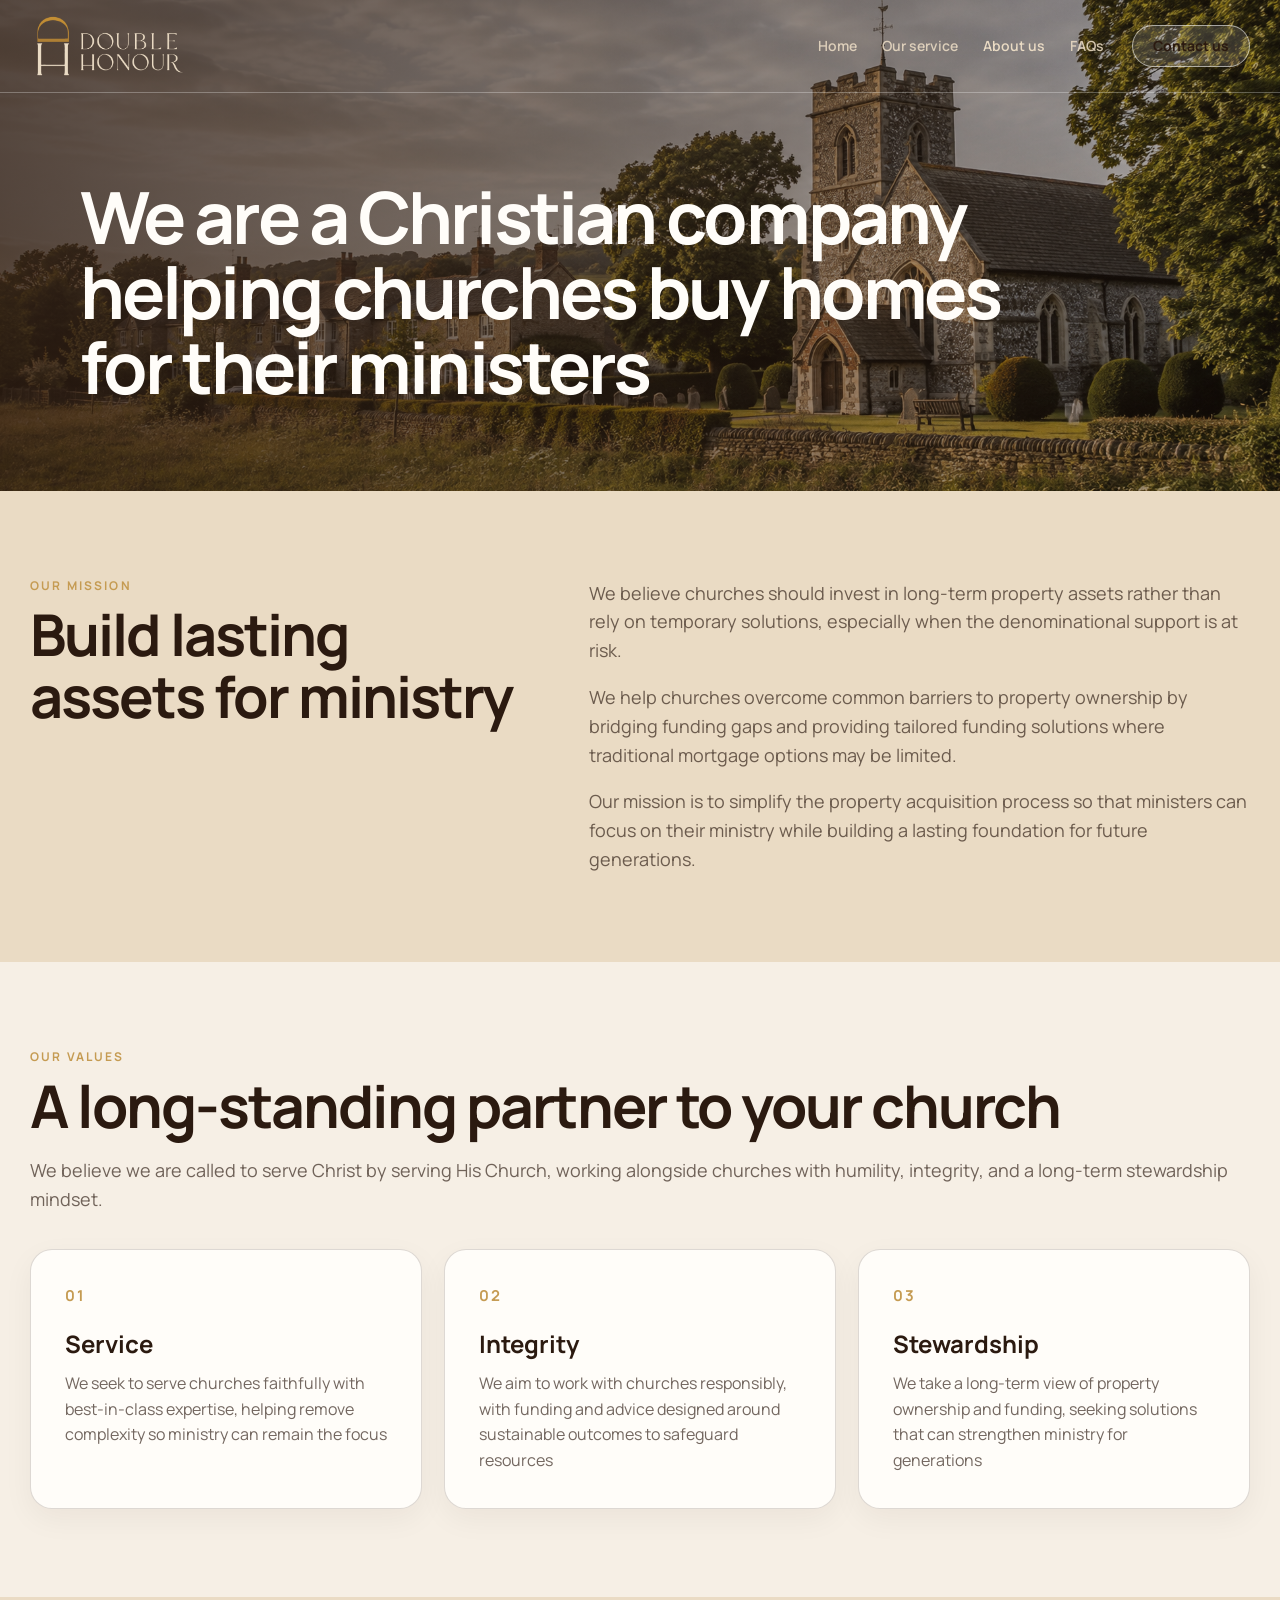
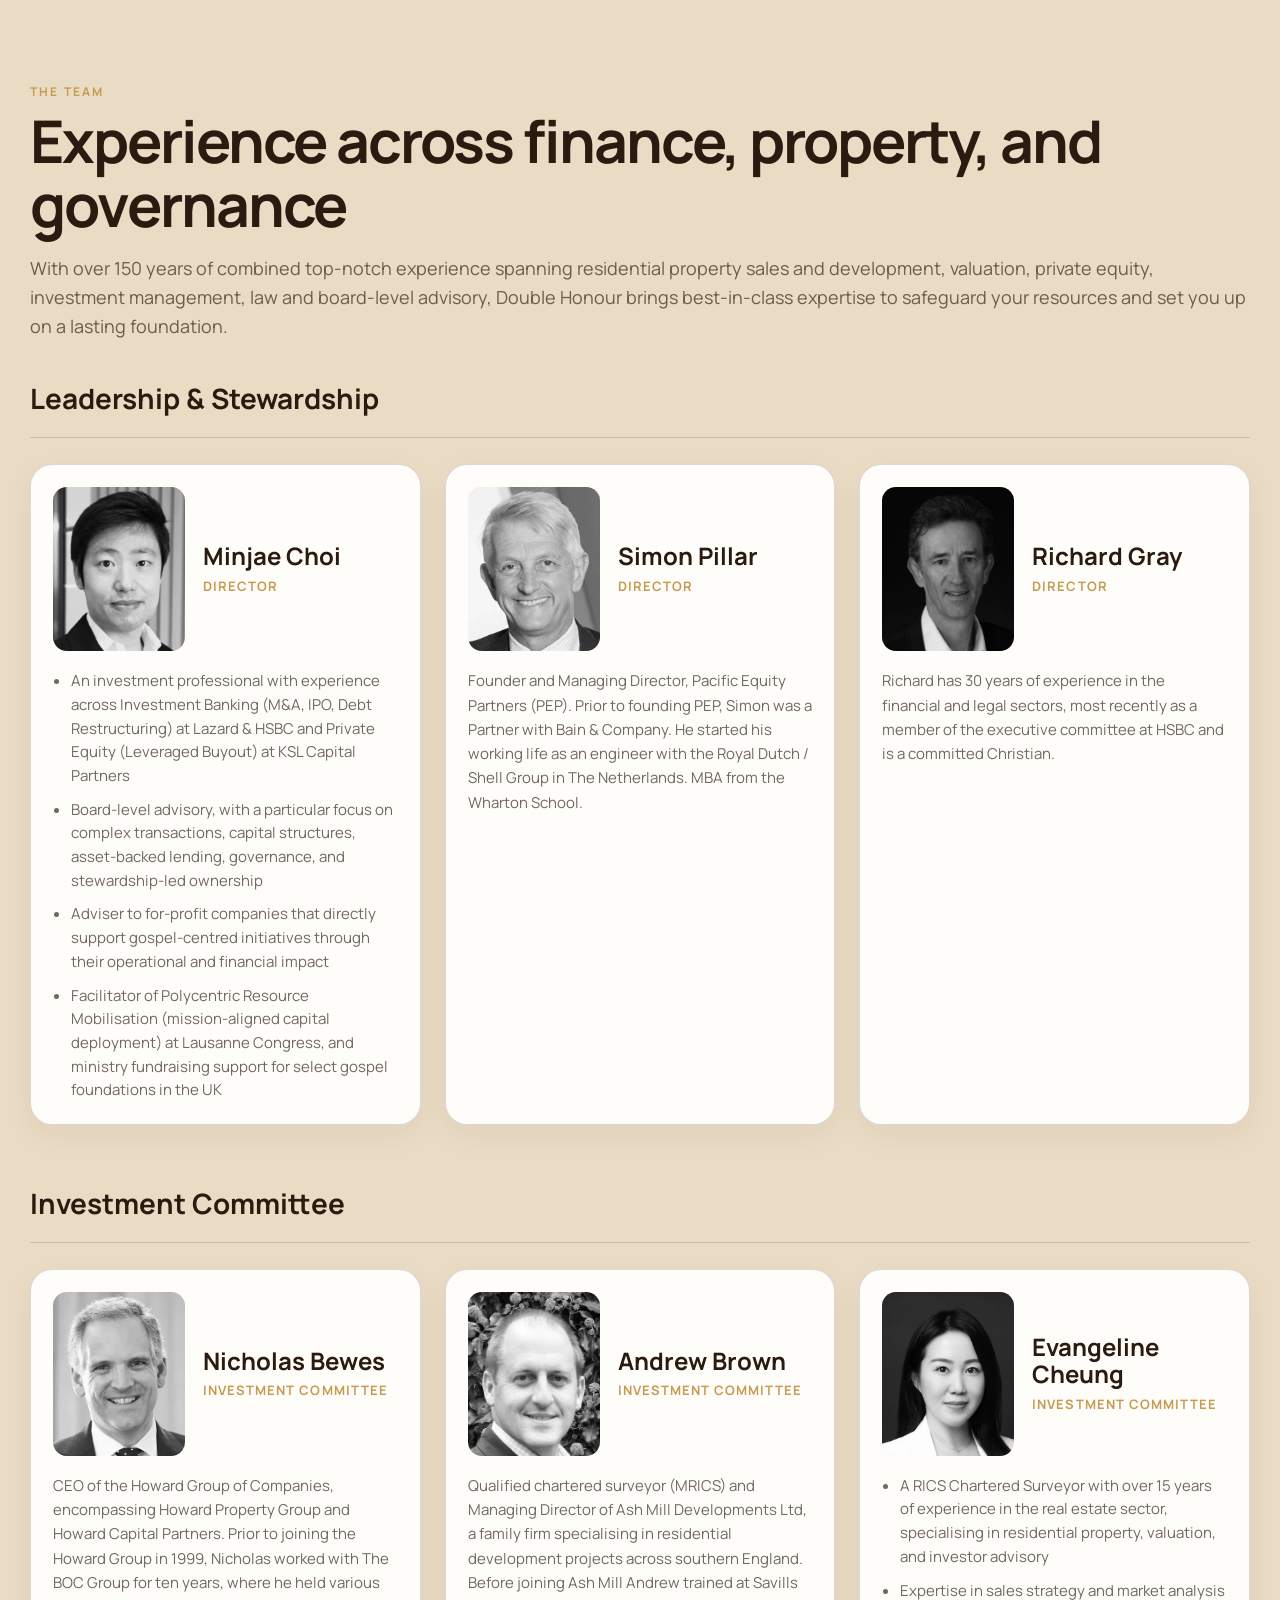
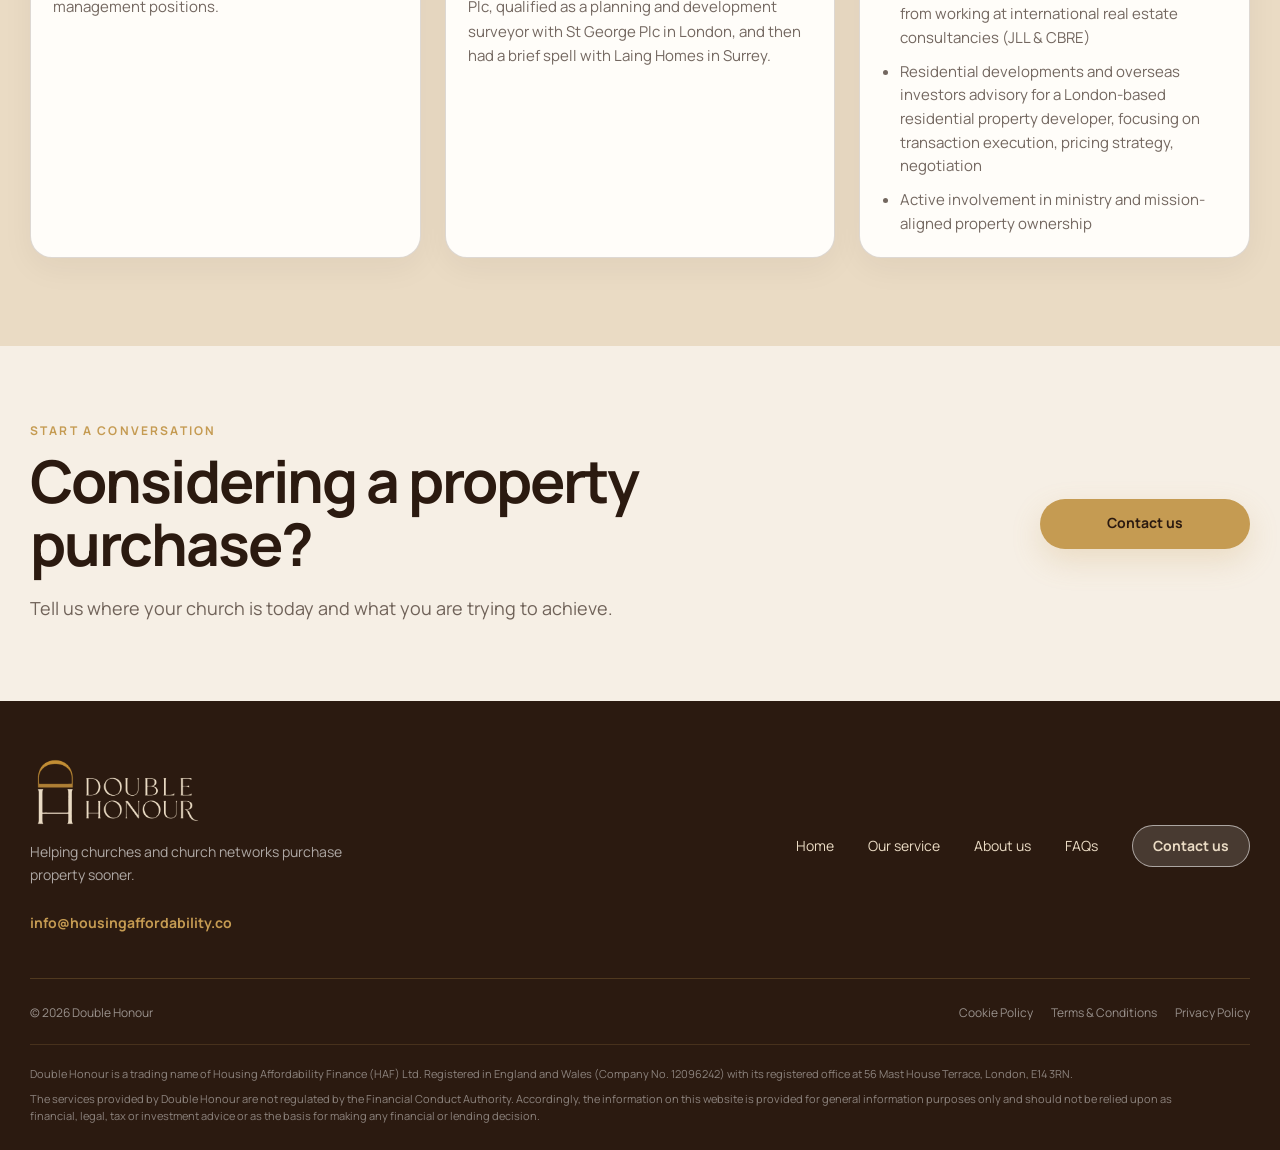
==== commit ab115171: "Add files via upload" ====
--- a/about.html
+++ b/about.html
@@ -40,7 +40,7 @@
       <div class="inner-hero-image" role="img" aria-label="A church and village landscape in the British countryside"></div>
       <div class="inner-hero-shade"></div>
       <div class="shell inner-hero-content">
-        <h1>We are a Christian company helping churches buy homes for their ministers</h1>
+        <h1 class="about-hero-title"><span>We are a Christian company</span><span>helping churches buy homes</span><span>for their ministers</span></h1>
       </div>
     </section>
 
@@ -60,9 +60,9 @@
 
     <section class="section paper" id="values">
       <div class="shell">
-        <div class="section-heading">
+        <div class="section-heading about-wide-heading">
           <p class="eyebrow">Our values</p>
-          <h2>A long-standing partner to the Church</h2>
+          <h2>A long-standing partner to your church</h2>
           <p>We believe we are called to serve Christ by serving His Church, working alongside churches with humility, integrity, and a long-term stewardship mindset.</p>
         </div>
         <div class="values-grid">
@@ -87,7 +87,7 @@
 
     <section class="team-section" id="team">
       <div class="shell">
-        <div class="section-heading">
+        <div class="section-heading about-wide-heading">
           <p class="eyebrow">The team</p>
           <h2>Experience across finance, property, and governance</h2>
           <p>With over 150 years of combined top-notch experience spanning residential property sales and development, valuation, private equity, investment management, law and board-level advisory, Double Honour brings best-in-class expertise to safeguard your resources and set you up on a lasting foundation.</p>
@@ -126,7 +126,7 @@
         </div>
 
         <div class="team-group">
-          <div class="team-group-heading"><h3>Investment Committee</h3><span>Property, valuation and investment expertise</span></div>
+          <div class="team-group-heading"><h3>Investment Committee</h3></div>
           <div class="team-grid">
             <article class="team-card">
               <div class="team-card-header">
@@ -179,7 +179,7 @@
         <a href="our-service.html">Our service</a>
         <a href="about.html">About us</a>
         <a href="faq.html">FAQs</a>
-        <a href="contact.html">Contact us</a>
+        <a class="button button-small footer-contact-button" href="contact.html">Contact us</a>
       </div>
     </div>
     <div class="shell footer-bottom">
--- a/styles.css
+++ b/styles.css
@@ -1166,3 +1166,248 @@
   font-weight: 700;
   line-height: 1.5;
 }
+
+
+/* v30 — 15 Sep 2026 refinements */
+/* Desktop-directed line breaks disappear on phone layouts. */
+.desktop-br { display: inline; }
+
+/* Home: tighter descriptive typography across client cards and Our service. */
+.support-card-body > p:not(.support-card-purpose),
+.funding-panel p:not(.card-kicker),
+.journey-intro,
+.journey-list p {
+  font-size: 16px;
+}
+.journey-intro { line-height: 1.55; }
+.journey-list p { line-height: 1.55; }
+
+/* Home map asset: preserve the complete composition within the card crop. */
+.support-card img[src$="map-normal.png"] {
+  object-position: center center;
+}
+
+/* Status quo: introduce a subdued visual cue of strain behind the copy. */
+#status-quo .service-pressure-card::before {
+  content: "";
+  position: absolute;
+  inset: 0;
+  z-index: 0;
+  background-repeat: no-repeat;
+  background-size: cover;
+  background-position: center;
+  opacity: .075;
+  filter: grayscale(1) contrast(1.08);
+  pointer-events: none;
+}
+#status-quo .service-pressure-card:first-child::before {
+  background-image: url('assets/individual-church-challenge-v18.png');
+}
+#status-quo .service-pressure-card:nth-child(2)::before {
+  background-image: url('assets/map-break.png');
+}
+#status-quo .service-pressure-card > * {
+  position: relative;
+  z-index: 1;
+}
+
+/* Challenge: use the supplied broken-map asset without additional crack overlays. */
+.service-challenge-card.network .service-challenge-media img {
+  object-position: center center;
+  filter: none;
+}
+.challenge-cracks { display: none !important; }
+
+/* Funding gap / legal complexity: open layout, stacked points and matching bullets. */
+.legal-complexity-panel {
+  display: block;
+  margin-top: 38px;
+  padding: 0;
+  border: 0;
+  border-radius: 0;
+  background: transparent;
+  box-shadow: none;
+}
+.legal-complexity-copy h3 {
+  margin: 0 0 16px;
+  color: var(--ink);
+}
+.legal-complexity-points {
+  display: grid;
+  grid-template-columns: 1fr;
+  gap: 12px;
+  max-width: 900px;
+}
+.legal-complexity-points p {
+  color: var(--muted);
+  font-size: 15px;
+}
+.legal-complexity-points p::before {
+  background: var(--gold);
+}
+
+/* How we can help: image-led cards matching the site's existing card language. */
+.service-support-card {
+  padding: 0;
+  overflow: hidden;
+  display: flex;
+  flex-direction: column;
+}
+.service-support-media {
+  height: 286px;
+  overflow: hidden;
+  background: var(--paper);
+}
+.service-support-media img {
+  width: 100%;
+  height: 100%;
+  object-fit: cover;
+  object-position: center;
+}
+.service-support-body {
+  padding: 32px 34px 36px;
+}
+.service-support-body ul { margin-bottom: 0; }
+
+/* Commitment is intentionally unboxed and reads as a second section statement. */
+.service-commitment {
+  display: block;
+  margin-top: 42px;
+  padding: 0;
+  border: 0;
+  border-radius: 0;
+  background: transparent;
+}
+.service-commitment p {
+  max-width: 1180px;
+  margin: 0;
+  color: var(--cream);
+  font-size: clamp(30px, 3.55vw, 46px);
+  line-height: 1.2;
+  letter-spacing: -.028em;
+  font-weight: 600;
+}
+
+/* About: headings/copy span the same full shell width as the 3-card grids. */
+.about-wide-heading {
+  max-width: none;
+  width: 100%;
+}
+.about-wide-heading h2,
+.about-wide-heading p:not(.eyebrow) {
+  max-width: none;
+}
+
+/* Footer CTA: same pill language as the top-page Contact us button. */
+.footer-links .footer-contact-button {
+  min-height: 42px;
+  padding-inline: 20px;
+  color: var(--cream);
+  background: rgba(255,255,255,.14);
+  border: 1px solid rgba(255,255,255,.55);
+  box-shadow: none;
+}
+.footer-links .footer-contact-button:hover {
+  background: var(--cream);
+  color: var(--brown);
+}
+
+@media (max-width: 720px) {
+  .desktop-br { display: none; }
+  .service-support-media { height: 230px; }
+  .service-support-body { padding: 28px; }
+  #status-quo .service-pressure-card::before { opacity: .055; }
+}
+
+/* v31 — 15 Sep 2026 refinements */
+/* Status quo: replace reused photography with one restrained, code-drawn compression/strain motif spanning both cards. */
+#status-quo .service-pressure-grid {
+  position: relative;
+  isolation: isolate;
+}
+#status-quo .service-pressure-card {
+  z-index: 1;
+  background: rgba(255,253,249,.94);
+}
+#status-quo .service-pressure-card::before {
+  display: none !important;
+  content: none !important;
+  background-image: none !important;
+}
+#status-quo .service-pressure-card > * {
+  position: relative;
+  z-index: 2;
+}
+.service-strain-motif {
+  position: absolute;
+  inset: 0;
+  z-index: 2;
+  pointer-events: none;
+  overflow: hidden;
+  border-radius: var(--radius);
+}
+.service-strain-motif svg {
+  width: 100%;
+  height: 100%;
+  opacity: .105;
+}
+.service-strain-motif path {
+  fill: none;
+  stroke: var(--brown);
+  vector-effect: non-scaling-stroke;
+  stroke-linecap: round;
+  stroke-linejoin: round;
+}
+.service-strain-motif .strain-line {
+  stroke-width: 2;
+  stroke-dasharray: 8 10;
+}
+.service-strain-motif .strain-arrow {
+  stroke-width: 2.4;
+}
+.service-strain-motif .strain-crack {
+  stroke-width: 3;
+}
+
+/* Funding gap: Legal complexity bullets should read as brown, not gold. */
+.legal-complexity-points p::before {
+  background: var(--brown);
+}
+
+/* About hero: exact desktop line composition requested. */
+.inner-hero.about .inner-hero-content {
+  max-width: 1120px;
+}
+.about-hero-title span {
+  display: block;
+  white-space: nowrap;
+}
+
+@media (max-width: 980px) {
+  .service-strain-motif {
+    display: none;
+  }
+}
+
+@media (max-width: 720px) {
+  .about-hero-title span {
+    display: inline;
+    white-space: normal;
+  }
+  .about-hero-title span + span::before {
+    content: " ";
+  }
+}
+
+
+
+/* v32 — remove Status quo background / strain motif entirely. */
+#status-quo .service-strain-motif { display: none !important; }
+#status-quo .service-pressure-card::before {
+  display: none !important;
+  content: none !important;
+  background: none !important;
+}
+#status-quo .service-pressure-card {
+  background: var(--paper);
+}
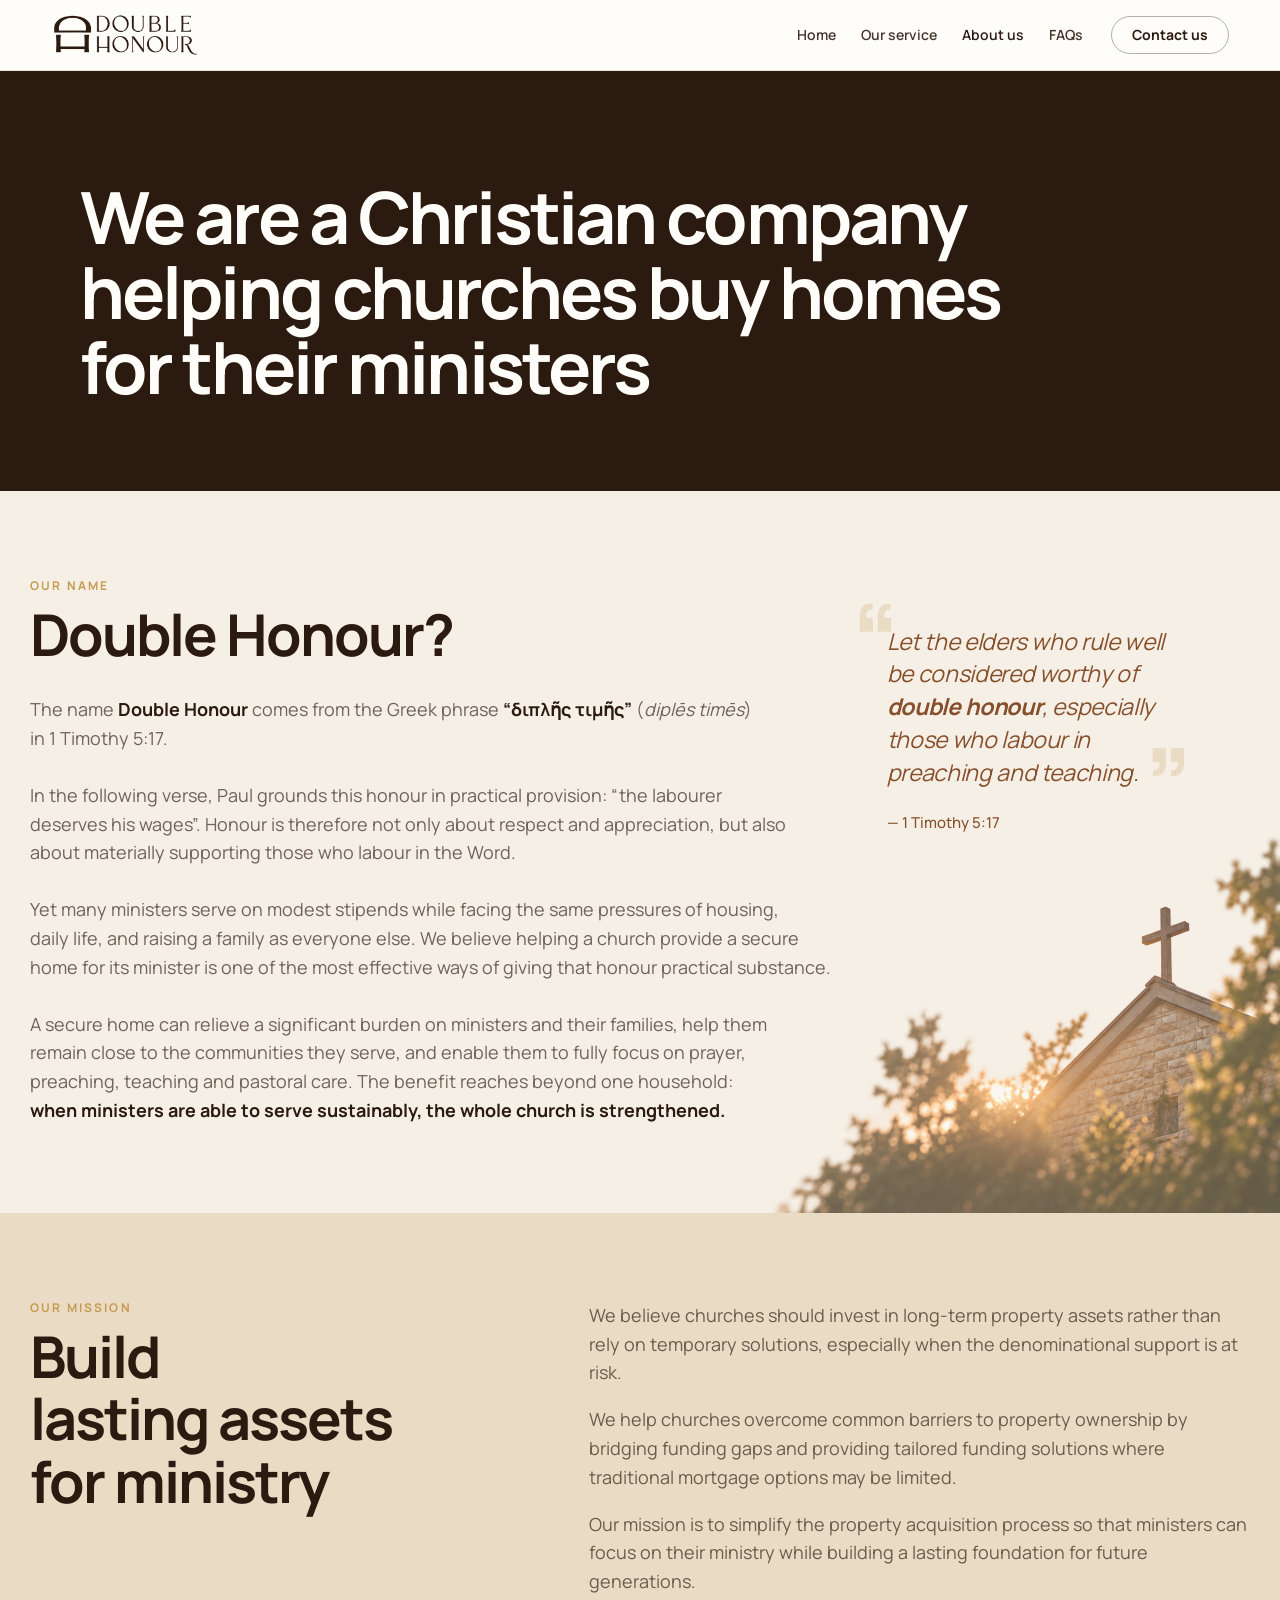
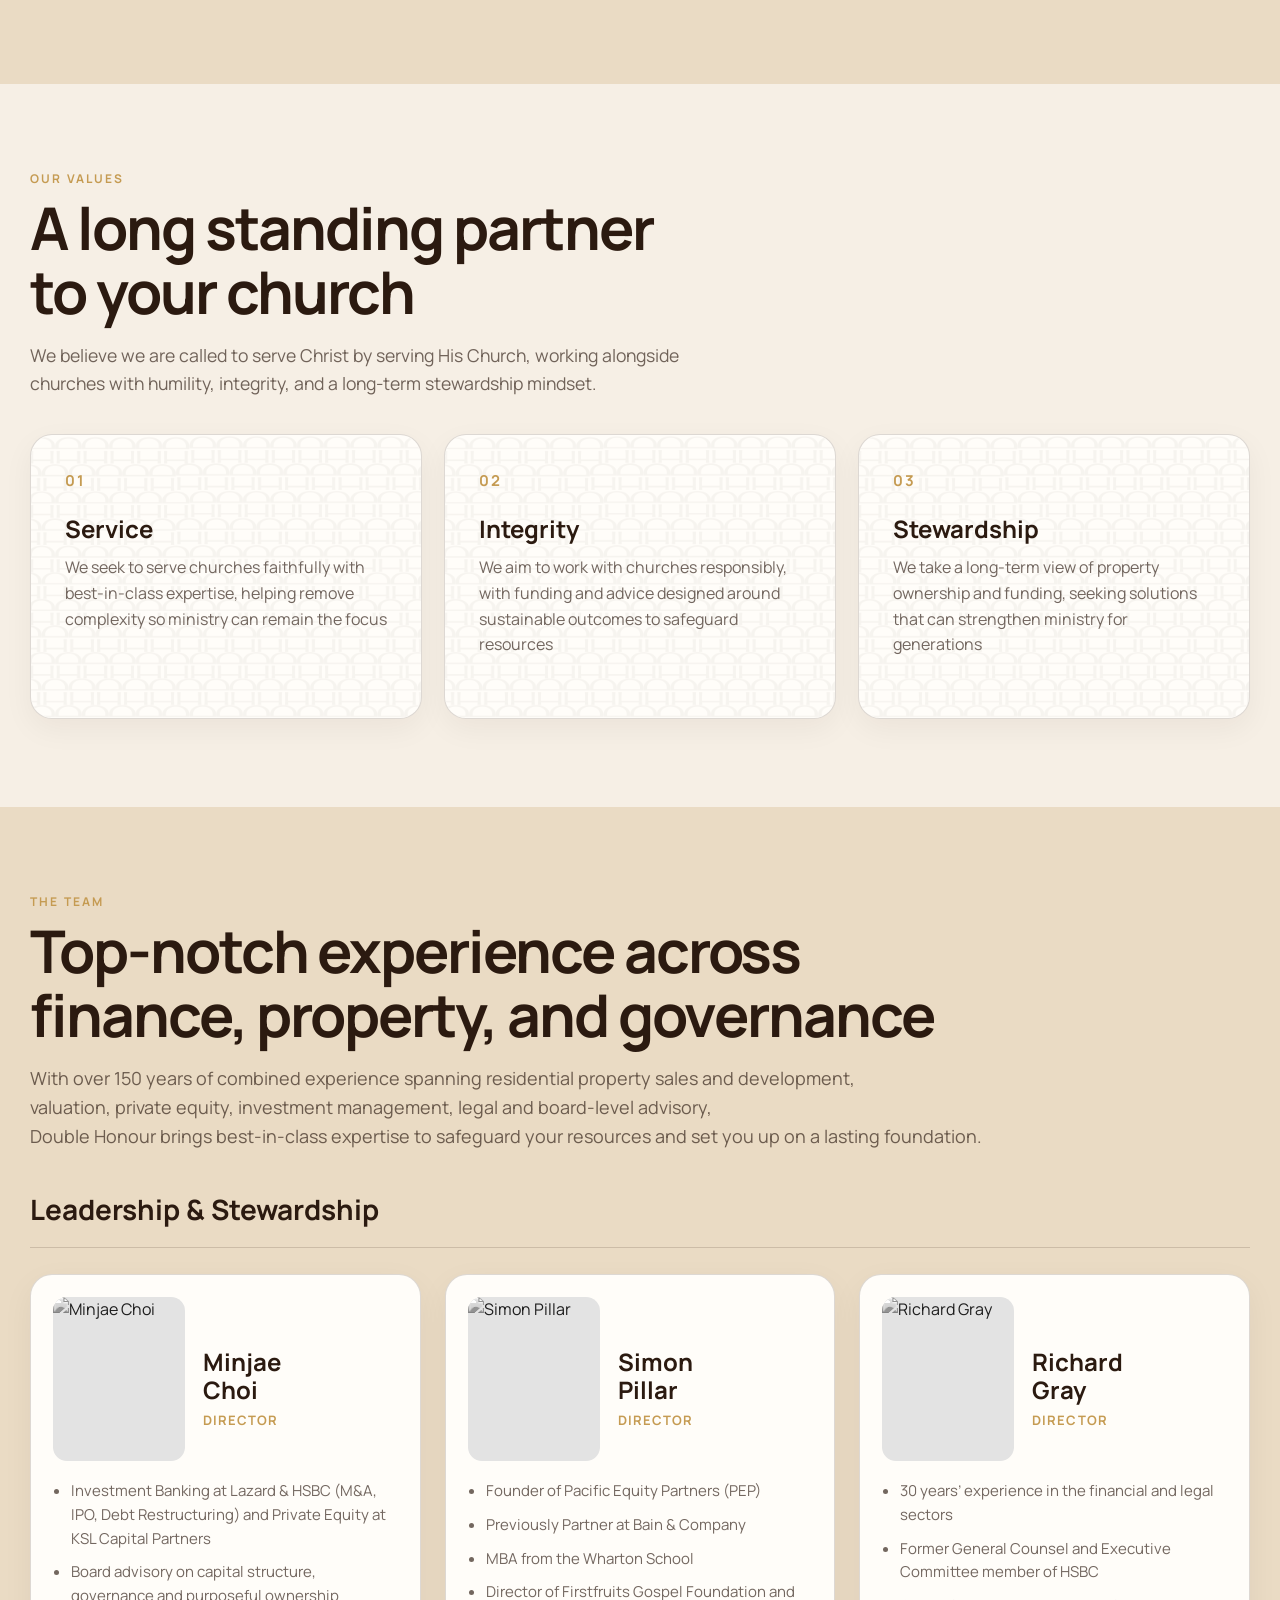
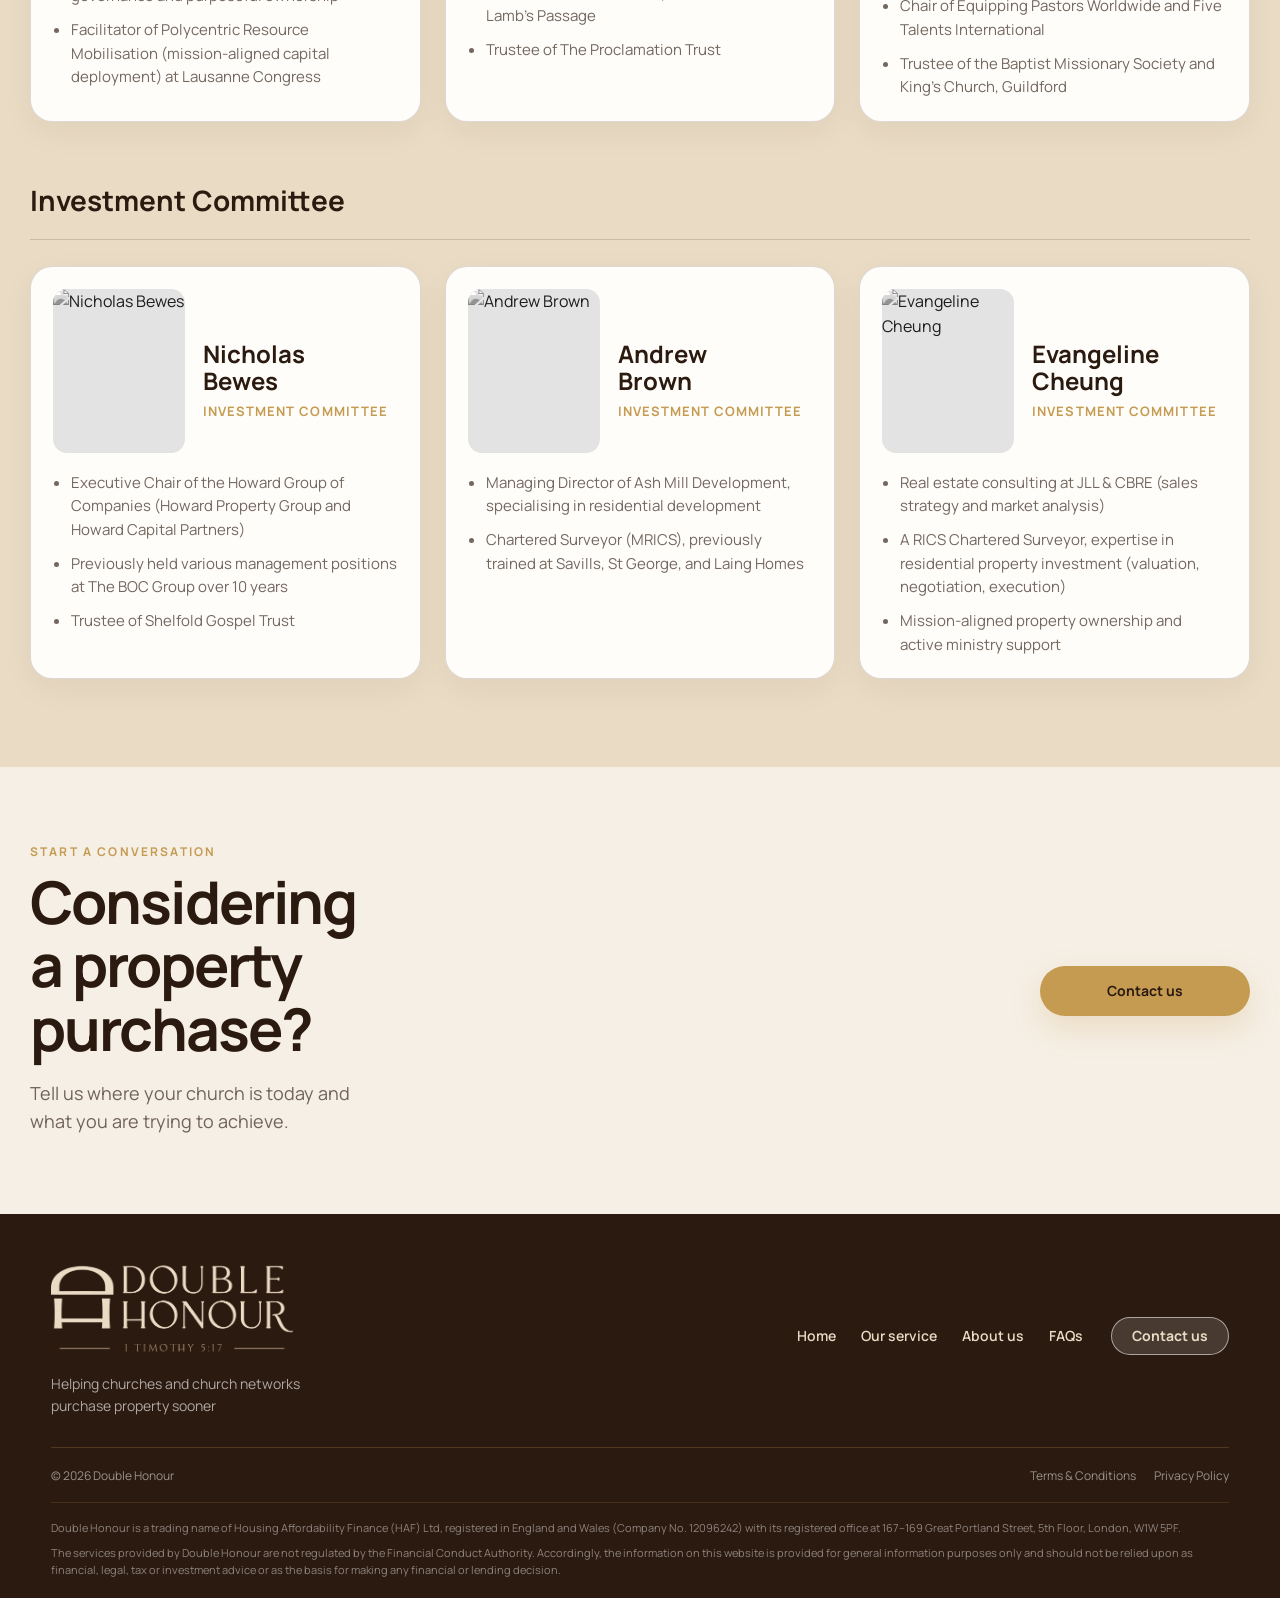
==== commit cf4f2339: "Add files via upload" ====
--- a/about.html
+++ b/about.html
@@ -1,201 +1,189 @@
-<!doctype html>
+<!DOCTYPE html>
+
 <html lang="en">
 <head>
-  <meta charset="utf-8">
-  <meta name="viewport" content="width=device-width, initial-scale=1">
-  <meta name="description" content="Learn about Double Honour, our mission, values and the team supporting churches with property funding and acquisition.">
-  <title>Double Honour</title>
-  <link rel="preconnect" href="https://fonts.googleapis.com">
-  <link rel="preconnect" href="https://fonts.gstatic.com" crossorigin>
-  <link href="https://fonts.googleapis.com/css2?family=Manrope:wght@400;500;600;700&display=swap" rel="stylesheet">
-  <link rel="stylesheet" href="styles.css">
+<meta charset="utf-8"/>
+<meta content="width=device-width, initial-scale=1" name="viewport"/>
+<meta content="Learn about Double Honour, our mission, values and the team supporting churches with property funding and acquisition." name="description"/>
+<title>Double Honour</title>
+<link href="https://fonts.googleapis.com" rel="preconnect"/>
+<link crossorigin="" href="https://fonts.gstatic.com" rel="preconnect"/>
+<link href="https://fonts.googleapis.com/css2?family=Manrope:wght@400;500;600;700&amp;display=swap" rel="stylesheet"/>
+<link href="styles.css" rel="stylesheet"/>
 </head>
 <body>
-  <a class="skip-link" href="#main">Skip to content</a>
-  <header class="site-header">
-    <div class="shell header-inner">
-      <a class="brand" href="index.html" aria-label="Double Honour home"><img class="brand-mark" src="assets/double-honour-light.png" alt="Double Honour"></a>
-      <nav class="desktop-nav" aria-label="Primary navigation">
-        <a href="index.html">Home</a>
-        <a href="our-service.html">Our service</a>
-        <a href="about.html" aria-current="page">About us</a>
-        <a href="faq.html">FAQs</a>
-      </nav>
-      <a class="button button-small desktop-contact" href="contact.html">Contact us</a>
-      <button class="menu-button" type="button" aria-expanded="false" aria-controls="mobile-menu" aria-label="Open navigation"><span></span><span></span><span></span></button>
-    </div>
-    <div class="mobile-menu" id="mobile-menu" hidden>
-      <nav aria-label="Mobile navigation">
-        <a href="index.html">Home</a>
-        <a href="our-service.html">Our service</a>
-        <a href="about.html" aria-current="page">About us</a>
-        <a href="faq.html">FAQs</a>
-        <a href="contact.html">Contact us</a>
-      </nav>
-    </div>
-  </header>
-
-  <main id="main">
-    <section class="inner-hero about">
-      <div class="inner-hero-image" role="img" aria-label="A church and village landscape in the British countryside"></div>
-      <div class="inner-hero-shade"></div>
-      <div class="shell inner-hero-content">
-        <h1 class="about-hero-title"><span>We are a Christian company</span><span>helping churches buy homes</span><span>for their ministers</span></h1>
-      </div>
-    </section>
-
-    <section class="section cream" id="mission">
-      <div class="shell about-grid">
-        <div>
-          <p class="eyebrow">Our mission</p>
-          <h2>Build lasting assets for ministry</h2>
-        </div>
-        <div class="about-copy">
-          <p>We believe churches should invest in long-term property assets rather than rely on temporary solutions, especially when the denominational support is at risk.</p>
-          <p>We help churches overcome common barriers to property ownership by bridging funding gaps and providing tailored funding solutions where traditional mortgage options may be limited.</p>
-          <p>Our mission is to simplify the property acquisition process so that ministers can focus on their ministry while building a lasting foundation for future generations.</p>
-        </div>
-      </div>
-    </section>
-
-    <section class="section paper" id="values">
-      <div class="shell">
-        <div class="section-heading about-wide-heading">
-          <p class="eyebrow">Our values</p>
-          <h2>A long-standing partner to your church</h2>
-          <p>We believe we are called to serve Christ by serving His Church, working alongside churches with humility, integrity, and a long-term stewardship mindset.</p>
-        </div>
-        <div class="values-grid">
-          <article class="value-card">
-            <span>01</span>
-            <h3>Service</h3>
-            <p>We seek to serve churches faithfully with best-in-class expertise, helping remove complexity so ministry can remain the focus</p>
-          </article>
-          <article class="value-card">
-            <span>02</span>
-            <h3>Integrity</h3>
-            <p>We aim to work with churches responsibly, with funding and advice designed around sustainable outcomes to safeguard resources</p>
-          </article>
-          <article class="value-card">
-            <span>03</span>
-            <h3>Stewardship</h3>
-            <p>We take a long-term view of property ownership and funding, seeking solutions that can strengthen ministry for generations</p>
-          </article>
-        </div>
-      </div>
-    </section>
-
-    <section class="team-section" id="team">
-      <div class="shell">
-        <div class="section-heading about-wide-heading">
-          <p class="eyebrow">The team</p>
-          <h2>Experience across finance, property, and governance</h2>
-          <p>With over 150 years of combined top-notch experience spanning residential property sales and development, valuation, private equity, investment management, law and board-level advisory, Double Honour brings best-in-class expertise to safeguard your resources and set you up on a lasting foundation.</p>
-        </div>
-
-        <div class="team-group">
-          <div class="team-group-heading"><h3>Leadership &amp; Stewardship</h3></div>
-          <div class="team-grid">
-            <article class="team-card">
-              <div class="team-card-header">
-                <img class="team-photo" src="assets/minjae-choi.webp" alt="Minjae Choi">
-                <div class="team-intro"><h4>Minjae Choi</h4><p class="team-role">Director</p></div>
-              </div>
-              <div class="team-body"><ul class="team-bullets">
-                <li>An investment professional with experience across Investment Banking (M&amp;A, IPO, Debt Restructuring) at Lazard &amp; HSBC and Private Equity (Leveraged Buyout) at KSL Capital Partners</li>
-                <li>Board-level advisory, with a particular focus on complex transactions, capital structures, asset-backed lending, governance, and stewardship-led ownership</li>
-                <li>Adviser to for-profit companies that directly support gospel-centred initiatives through their operational and financial impact</li>
-                <li>Facilitator of Polycentric Resource Mobilisation (mission-aligned capital deployment) at Lausanne Congress, and ministry fundraising support for select gospel foundations in the UK</li>
-              </ul></div>
-            </article>
-            <article class="team-card">
-              <div class="team-card-header">
-                <img class="team-photo" src="assets/simon-pillar.webp" alt="Simon Pillar">
-                <div class="team-intro"><h4>Simon Pillar</h4><p class="team-role">Director</p></div>
-              </div>
-              <div class="team-body"><p>Founder and Managing Director, Pacific Equity Partners (PEP). Prior to founding PEP, Simon was a Partner with Bain &amp; Company. He started his working life as an engineer with the Royal Dutch / Shell Group in The Netherlands. MBA from the Wharton School.</p></div>
-            </article>
-            <article class="team-card">
-              <div class="team-card-header">
-                <img class="team-photo" src="assets/richard-gray.webp" alt="Richard Gray">
-                <div class="team-intro"><h4>Richard Gray</h4><p class="team-role">Director</p></div>
-              </div>
-              <div class="team-body"><p>Richard has 30 years of experience in the financial and legal sectors, most recently as a member of the executive committee at HSBC and is a committed Christian.</p></div>
-            </article>
-          </div>
-        </div>
-
-        <div class="team-group">
-          <div class="team-group-heading"><h3>Investment Committee</h3></div>
-          <div class="team-grid">
-            <article class="team-card">
-              <div class="team-card-header">
-                <img class="team-photo" src="assets/nicholas-bewes.webp" alt="Nicholas Bewes">
-                <div class="team-intro"><h4>Nicholas Bewes</h4><p class="team-role">Investment Committee</p></div>
-              </div>
-              <div class="team-body"><p>CEO of the Howard Group of Companies, encompassing Howard Property Group and Howard Capital Partners. Prior to joining the Howard Group in 1999, Nicholas worked with The BOC Group for ten years, where he held various management positions.</p></div>
-            </article>
-            <article class="team-card">
-              <div class="team-card-header">
-                <img class="team-photo" src="assets/andrew-brown.webp" alt="Andrew Brown">
-                <div class="team-intro"><h4>Andrew Brown</h4><p class="team-role">Investment Committee</p></div>
-              </div>
-              <div class="team-body"><p>Qualified chartered surveyor (MRICS) and Managing Director of Ash Mill Developments Ltd, a family firm specialising in residential development projects across southern England. Before joining Ash Mill Andrew trained at Savills Plc, qualified as a planning and development surveyor with St George Plc in London, and then had a brief spell with Laing Homes in Surrey.</p></div>
-            </article>
-            <article class="team-card">
-              <div class="team-card-header">
-                <img class="team-photo" src="assets/evangeline-cheung.jpg" alt="Evangeline Cheung">
-                <div class="team-intro"><h4>Evangeline Cheung</h4><p class="team-role">Investment Committee</p></div>
-              </div>
-              <div class="team-body"><ul class="team-bullets">
-                <li>A RICS Chartered Surveyor with over 15 years of experience in the real estate sector, specialising in residential property, valuation, and investor advisory</li>
-                <li>Expertise in sales strategy and market analysis from working at international real estate consultancies (JLL &amp; CBRE)</li>
-                <li>Residential developments and overseas investors advisory for a London-based residential property developer, focusing on transaction execution, pricing strategy, negotiation</li>
-                <li>Active involvement in ministry and mission-aligned property ownership</li>
-              </ul></div>
-            </article>
-          </div>
-        </div>
-      </div>
-    </section>
-
-    <section class="contact-section about-contact-section">
-      <div class="shell contact-grid">
-        <div><p class="eyebrow">Start a conversation</p><h2>Considering a property purchase?</h2><p>Tell us where your church is today and what you are trying to achieve.</p></div>
-        <div class="contact-actions"><a class="button" href="contact.html">Contact us</a></div>
-      </div>
-    </section>
-  </main>
-
-  <footer class="site-footer">
-    <div class="shell footer-top">
-      <div class="footer-brand">
-        <img class="footer-brand-mark" src="assets/double-honour-light.png" alt="Double Honour">
-        <p>Helping churches and church networks purchase property sooner.</p>
-        <a class="footer-contact" href="mailto:info@housingaffordability.co">info@housingaffordability.co</a>
-      </div>
-      <div class="footer-links">
-        <a href="index.html">Home</a>
-        <a href="our-service.html">Our service</a>
-        <a href="about.html">About us</a>
-        <a href="faq.html">FAQs</a>
-        <a class="button button-small footer-contact-button" href="contact.html">Contact us</a>
-      </div>
-    </div>
-    <div class="shell footer-bottom">
-      <span>© <span data-year></span> Double Honour</span>
-      <div class="footer-legal">
-        <a href="cookie-policy.html">Cookie Policy</a>
-        <a href="terms-and-conditions.html">Terms &amp; Conditions</a>
-        <a href="privacy-policy.html">Privacy Policy</a>
-      </div>
-    </div>
-
-    <div class="shell footer-notices" aria-label="Company and regulatory information">
-      <p>Double Honour is a trading name of Housing Affordability Finance (HAF) Ltd. Registered in England and Wales (Company No. 12096242) with its registered office at 56 Mast House Terrace, London, E14 3RN.</p>
-      <p>The services provided by Double Honour are not regulated by the Financial Conduct Authority. Accordingly, the information on this website is provided for general information purposes only and should not be relied upon as financial, legal, tax or investment advice or as the basis for making any financial or lending decision.</p>
-    </div>
-  </footer>
-  <script src="script.js"></script>
+<a class="skip-link" href="#main">Skip to content</a>
+<header class="site-header">
+<div class="shell header-inner">
+<a aria-label="Double Honour home" class="brand" href="index.html"><img alt="Double Honour" class="brand-mark" src="assets/double-honour-dark.png"/></a>
+<nav aria-label="Primary navigation" class="desktop-nav">
+<a href="index.html">Home</a>
+<a href="our-service.html">Our service</a>
+<a aria-current="page" href="about.html">About us</a>
+<a href="faq.html">FAQs</a>
+</nav>
+<a class="button button-small desktop-contact" href="contact.html">Contact us</a>
+<button aria-controls="mobile-menu" aria-expanded="false" aria-label="Open navigation" class="menu-button" type="button"><span></span><span></span><span></span></button>
+</div>
+<div class="mobile-menu" hidden="" id="mobile-menu">
+<nav aria-label="Mobile navigation">
+<a href="index.html">Home</a>
+<a href="our-service.html">Our service</a>
+<a aria-current="page" href="about.html">About us</a>
+<a href="faq.html">FAQs</a>
+<a href="contact.html">Contact us</a>
+</nav>
+</div>
+</header>
+<main id="main">
+<section class="inner-hero about">
+<div aria-label="A church and village landscape in the British countryside" class="inner-hero-image" role="img"></div>
+<div class="inner-hero-shade"></div>
+<div class="shell inner-hero-content">
+<h1 class="about-hero-title"><span>We are a Christian company</span><span>helping churches buy homes</span><span>for their ministers</span></h1>
+</div>
+</section>
+<section class="section paper" id="our-name">
+<img class="about-name-church" src="assets/about-name-church.png" alt="" aria-hidden="true"/>
+<div class="shell about-name-layout">
+<div class="about-name-title">
+<p class="eyebrow">Our name</p>
+<h2>Double Honour?</h2>
+</div>
+<blockquote class="about-name-verse"><p><span class="about-quote-line">Let the elders who rule well</span> <span class="about-quote-line">be considered worthy of</span> <span class="about-quote-line"><strong>double honour</strong>, especially</span> <span class="about-quote-line">those who labour in</span> <span class="about-quote-line about-verse-ending">preaching and teaching.<span class="about-quote-close" aria-hidden="true">”</span></span></p><cite>— 1 Timothy 5:17</cite></blockquote>
+<div class="about-copy about-name-body"><p>The name <strong>Double Honour</strong> comes from the Greek phrase <strong>“διπλῆς τιμῆς”</strong> (<em>diplēs timēs</em>) <span class="mobile-word-space" aria-hidden="true"> </span><br class="desktop-br"/>in 1 Timothy 5:17.</p><p>In the following verse, Paul grounds this honour in practical provision: “the labourer deserves his wages”. Honour is therefore not only about respect and appreciation, but also about materially supporting those who labour in the Word.</p><p class="about-name-three-lines"><span class="about-name-body-line">Yet many ministers serve on modest stipends while facing the same pressures of housing,</span> <span class="about-name-body-line">daily life, and raising a family as everyone else. We believe helping a church provide a secure</span> <span class="about-name-body-line">home for its minister is one of the most effective ways of giving that honour practical substance.</span></p><p>A secure home can relieve a significant burden on ministers and their families, help them remain close to the communities they serve, and enable them to fully focus on prayer, preaching, teaching and pastoral care. The benefit reaches beyond one household: <span class="mobile-word-space" aria-hidden="true"> </span><br class="desktop-br"/><strong>when ministers are able to serve sustainably, the whole church is strengthened.</strong></p></div>
+</div>
+</section>
+<section class="section cream" id="mission">
+<div class="shell about-grid">
+<div>
+<p class="eyebrow">Our mission</p>
+<h2>Build<span class="mobile-word-space" aria-hidden="true"> </span><br class="desktop-br"/>lasting assets<span class="mobile-word-space" aria-hidden="true"> </span><br class="desktop-br"/>for ministry</h2>
+</div>
+<div class="about-copy">
+<p>We believe churches should invest in long-term property assets rather than rely on temporary solutions, especially when the denominational support is at risk.</p>
+<p>We help churches overcome common barriers to property ownership by bridging funding gaps and providing tailored funding solutions where traditional mortgage options may be limited.</p>
+<p>Our mission is to simplify the property acquisition process so that ministers can focus on their ministry while building a lasting foundation for future generations.</p>
+</div>
+</div>
+</section>
+<section class="section paper" id="values">
+<div class="shell">
+<div class="section-heading about-wide-heading">
+<p class="eyebrow">Our values</p>
+<h2>A long standing partner<span class="mobile-word-space" aria-hidden="true"> </span><br class="desktop-br"/>to your church</h2>
+<p class="about-values-one-line">We believe we are called to serve Christ by serving His Church, working alongside <span class="mobile-word-space" aria-hidden="true"> </span><br class="desktop-br"/>churches with humility, integrity, and a long-term stewardship mindset.</p>
+</div>
+<div class="values-grid">
+<article class="value-card"><span>01</span>
+<h3>Service</h3>
+<p>We seek to serve churches faithfully with best-in-class expertise, helping remove complexity so ministry can remain the focus</p>
+</article>
+<article class="value-card"><span>02</span>
+<h3>Integrity</h3>
+<p>We aim to work with churches responsibly, with funding and advice designed around sustainable outcomes to safeguard resources</p>
+</article>
+<article class="value-card"><span>03</span>
+<h3>Stewardship</h3>
+<p>We take a long-term view of property ownership and funding, seeking solutions that can strengthen ministry for generations</p>
+</article>
+</div>
+</div>
+</section>
+<section class="team-section" id="team">
+<div class="shell">
+<div class="section-heading about-wide-heading">
+<p class="eyebrow">The team</p>
+<h2>Top-notch experience across<span class="mobile-word-space" aria-hidden="true"> </span><br class="desktop-br"/>finance, property, and governance</h2>
+<p>With over 150 years of combined experience spanning residential property sales and development,<span class="mobile-word-space" aria-hidden="true"> </span><br class="desktop-br"/>valuation, private equity, investment management, legal and board-level advisory,<span class="mobile-word-space" aria-hidden="true"> </span><br class="desktop-br"/>Double Honour brings best-in-class expertise to safeguard your resources and set you up on a lasting foundation.</p>
+</div>
+<div class="team-group">
+<div class="team-group-heading"><h3>Leadership &amp; Stewardship</h3></div>
+<div class="team-grid">
+<article class="team-card">
+<div class="team-card-header">
+<img alt="Minjae Choi" class="team-photo" src="assets/minjae-choi.webp"/>
+<div class="team-intro"><h4><span class="team-name-line">Minjae</span> <span class="team-name-line">Choi</span></h4><p class="team-role">Director</p></div>
+</div>
+<div class="team-body"><ul class="team-bullets"><li>Investment Banking at Lazard &amp; HSBC (M&amp;A, IPO, Debt Restructuring) and Private Equity at KSL Capital Partners</li><li>Board advisory on capital structure, governance and purposeful ownership</li><li>Facilitator of Polycentric Resource Mobilisation (mission-aligned capital deployment) at Lausanne Congress</li></ul></div>
+</article>
+<article class="team-card">
+<div class="team-card-header">
+<img alt="Simon Pillar" class="team-photo" src="assets/simon-pillar.webp"/>
+<div class="team-intro"><h4><span class="team-name-line">Simon</span> <span class="team-name-line">Pillar</span></h4><p class="team-role">Director</p></div>
+</div>
+<div class="team-body"><ul class="team-bullets"><li>Founder of Pacific Equity Partners (PEP)</li><li>Previously Partner at Bain &amp; Company</li><li>MBA from the Wharton School</li><li>Director of Firstfruits Gospel Foundation and Lamb’s Passage</li><li>Trustee of The Proclamation Trust</li></ul></div>
+</article>
+<article class="team-card">
+<div class="team-card-header">
+<img alt="Richard Gray" class="team-photo" src="assets/richard-gray.webp"/>
+<div class="team-intro"><h4><span class="team-name-line">Richard</span> <span class="team-name-line">Gray</span></h4><p class="team-role">Director</p></div>
+</div>
+<div class="team-body"><ul class="team-bullets"><li>30 years’ experience in the financial and legal sectors</li><li>Former General Counsel and Executive Committee member of HSBC</li><li>Chair of Equipping Pastors Worldwide and Five Talents International</li><li>Trustee of the Baptist Missionary Society and King’s Church, Guildford</li></ul></div>
+</article>
+</div>
+</div>
+<div class="team-group">
+<div class="team-group-heading"><h3>Investment Committee</h3></div>
+<div class="team-grid">
+<article class="team-card">
+<div class="team-card-header">
+<img alt="Nicholas Bewes" class="team-photo" src="assets/nicholas-bewes.webp"/>
+<div class="team-intro"><h4><span class="team-name-line">Nicholas</span> <span class="team-name-line">Bewes</span></h4><p class="team-role">Investment Committee</p></div>
+</div>
+<div class="team-body"><ul class="team-bullets"><li>Executive Chair of the Howard Group of Companies (Howard Property Group and Howard Capital Partners)</li><li>Previously held various management positions at The BOC Group over 10 years</li><li>Trustee of Shelfold Gospel Trust</li></ul></div>
+</article>
+<article class="team-card">
+<div class="team-card-header">
+<img alt="Andrew Brown" class="team-photo" src="assets/andrew-brown.webp"/>
+<div class="team-intro"><h4><span class="team-name-line">Andrew</span> <span class="team-name-line">Brown</span></h4><p class="team-role">Investment Committee</p></div>
+</div>
+<div class="team-body"><ul class="team-bullets"><li>Managing Director of Ash Mill Development, specialising in residential development</li><li>Chartered Surveyor (MRICS), previously trained at Savills, St George, and Laing Homes</li></ul></div>
+</article>
+<article class="team-card">
+<div class="team-card-header">
+<img alt="Evangeline Cheung" class="team-photo" src="assets/evangeline-cheung.jpg"/>
+<div class="team-intro"><h4><span class="team-name-line">Evangeline</span> <span class="team-name-line">Cheung</span></h4><p class="team-role">Investment Committee</p></div>
+</div>
+<div class="team-body"><ul class="team-bullets"><li>Real estate consulting at JLL &amp; CBRE (sales strategy and market analysis)</li><li>A RICS Chartered Surveyor, expertise in residential property investment (valuation, negotiation, execution)</li><li>Mission-aligned property ownership and active ministry support</li></ul></div>
+</article>
+</div>
+</div>
+</div>
+</section>
+<section class="contact-section about-contact-section">
+<div class="shell contact-grid">
+<div><p class="eyebrow">Start a conversation</p><h2>Considering<span class="mobile-word-space" aria-hidden="true"> </span><br class="desktop-br"/>a property<span class="mobile-word-space" aria-hidden="true"> </span><br class="desktop-br"/>purchase?</h2><p>Tell us where your church is today and<span class="mobile-word-space" aria-hidden="true"> </span><br class="desktop-br"/>what you are trying to achieve.</p></div>
+<div class="contact-actions"><a class="button" href="contact.html">Contact us</a></div>
+</div>
+</section>
+</main>
+<footer class="site-footer">
+<div class="shell footer-top">
+<div class="footer-brand">
+<img alt="Double Honour" class="footer-brand-mark" src="assets/double-honour-light-message.png"/>
+<p>Helping churches and church networks<span class="mobile-word-space" aria-hidden="true"> </span><br class="desktop-br"/>purchase property sooner</p>
+</div>
+<div class="footer-links">
+<a href="index.html">Home</a>
+<a href="our-service.html">Our service</a>
+<a href="about.html">About us</a>
+<a href="faq.html">FAQs</a>
+<a class="button button-small footer-contact-button" href="contact.html">Contact us</a>
+</div>
+</div>
+<div class="shell footer-bottom">
+<span>© <span data-year=""></span> Double Honour</span>
+<div class="footer-legal">
+<a href="terms-and-conditions.html">Terms &amp; Conditions</a>
+<a href="privacy-policy.html">Privacy Policy</a>
+</div>
+</div>
+<div aria-label="Company and regulatory information" class="shell footer-notices">
+<p>Double Honour is a trading name of Housing Affordability Finance (HAF) Ltd, registered in England and Wales (Company No. 12096242) with its registered office at 167–169 Great Portland Street, 5th Floor, London, W1W 5PF.</p>
+<p>The services provided by Double Honour are not regulated by the Financial Conduct Authority. Accordingly, the information on this website is provided for general information purposes only and should not be relied upon as financial, legal, tax or investment advice or as the basis for making any financial or lending decision.</p>
+</div>
+</footer>
+<script src="script.js"></script>
 </body>
 </html>
--- a/styles.css
+++ b/styles.css
@@ -248,14 +248,14 @@
 
 .thanks { min-height: 100vh; display: grid; place-items: center; padding: 40px; background: var(--brown); color: var(--cream); text-align: center; }
 .thanks-card { max-width: 720px; }
-.thanks .brand-mark { margin: 0 auto 30px; color: var(--cream); }
+.thanks .brand-mark { width: min(320px, 100%); margin: 0 auto 30px; color: var(--cream); }
 .thanks h1 { margin: 0 0 16px; font-size: clamp(42px, 6vw, 68px); letter-spacing: -.04em; line-height: 1.05; }
 .thanks p { color: rgba(255,255,255,.72); font-size: 18px; }
 .thanks .button { margin-top: 18px; }
 
 .site-footer { background: var(--brown); color: var(--cream); padding: 56px 0 26px; }
 .footer-top { display: grid; grid-template-columns: 1fr auto; gap: 60px; padding-bottom: 42px; }
-.footer-brand-mark { width: 176px; }
+.footer-brand-mark { width: min(320px, 100%); }
 .footer-brand p { max-width: 360px; color: rgba(255,255,255,.62); font-size: 14px; }
 .footer-links { display: grid; grid-template-columns: repeat(2, auto); gap: 12px 54px; font-size: 14px; }
 .footer-bottom { border-top: 1px solid rgba(197,155,82,.24); padding-top: 24px; display: flex; justify-content: space-between; gap: 20px; color: rgba(255,255,255,.52); font-size: 12px; }
@@ -1411,3 +1411,1423 @@
 #status-quo .service-pressure-card {
   background: var(--paper);
 }
+
+
+/* v34 — 23 Sep 2026 copy, line-break and section-layout refinements */
+.home-journey-intro strong {
+  font-weight: 700;
+}
+
+/* Keep the Our service hero supporting sentence on one line on wide screens. */
+.service-hero .inner-hero-content {
+  max-width: var(--max);
+}
+.service-hero .service-hero-subtitle {
+  max-width: none !important;
+  white-space: nowrap;
+  font-size: clamp(17px, 1.55vw, 21px);
+}
+
+/* Slightly reduce the major statements requested on the Our service page. */
+.service-funding-layout .funding-gap-title {
+  font-size: clamp(32px, 4.05vw, 52px);
+}
+.service-solution-heading .service-solution-title {
+  max-width: 1180px;
+  font-size: clamp(28px, 3.05vw, 40px);
+}
+.service-commitment p {
+  max-width: 1180px;
+  color: var(--ink);
+  font-size: clamp(25px, 2.7vw, 36px);
+  line-height: 1.24;
+}
+
+/* Legal complexity: gold heading and right-aligned copy / bullets. */
+.legal-complexity-copy {
+  text-align: right;
+}
+.legal-complexity-copy h3 {
+  color: var(--gold);
+}
+.legal-complexity-points {
+  margin-left: auto;
+  justify-items: end;
+}
+.legal-complexity-points p {
+  width: min(100%, 900px);
+  padding-left: 0;
+  padding-right: 18px;
+  text-align: right;
+}
+.legal-complexity-points p::before {
+  left: auto;
+  right: 0;
+  background: var(--brown);
+}
+
+/* Restore the normal alternating section rhythm: paper funding gap → white solution. */
+.service-solution-section {
+  background: var(--white);
+  color: var(--ink);
+}
+.service-solution-heading h2 {
+  color: var(--ink);
+}
+.service-solution-section .eyebrow {
+  color: var(--gold);
+}
+.service-support-card {
+  box-shadow: 0 16px 42px rgba(43,26,16,.10);
+}
+
+/* About values statement: one line where the viewport comfortably allows it. */
+.about-values-one-line {
+  white-space: nowrap;
+  font-size: clamp(15px, 1.38vw, 18px) !important;
+}
+
+@media (max-width: 1100px) {
+  .service-hero .service-hero-subtitle,
+  .about-values-one-line {
+    white-space: normal;
+  }
+}
+
+@media (max-width: 720px) {
+  .home-journey-intro br { display: none; }
+  .legal-complexity-copy,
+  .legal-complexity-points p { text-align: left; }
+  .legal-complexity-points { justify-items: start; }
+  .legal-complexity-points p {
+    padding-right: 0;
+    padding-left: 18px;
+  }
+  .legal-complexity-points p::before {
+    right: auto;
+    left: 0;
+  }
+}
+
+
+/* v35 — 23 Sep 2026 Our service line-break and alignment refinements */
+/* Keep user-directed desktop line composition exact while allowing natural wrapping on smaller screens. */
+.service-fixed-line {
+  white-space: nowrap;
+}
+
+/* Hero: exactly two lines at the requested sentence break. */
+.service-hero .service-hero-subtitle {
+  white-space: normal;
+}
+
+/* Funding gap: align the 03 heading/title with the top of the schematic rather than its vertical midpoint/bottom. */
+.service-funding-layout {
+  align-items: start;
+}
+.service-funding-layout .funding-schematic {
+  align-self: start;
+  margin-top: 0;
+}
+
+/* How we can help: widen the statement block and reduce type just enough to preserve the requested two-line layout. */
+.service-solution-heading {
+  max-width: 1180px;
+}
+.service-solution-heading .service-solution-title {
+  max-width: 1180px;
+  font-size: clamp(26px, 2.45vw, 32px);
+  line-height: 1.22;
+}
+
+/* Commitment: preserve the requested three lines without secondary wrapping. */
+.service-commitment p {
+  max-width: 1180px;
+  font-size: clamp(23px, 2.35vw, 31px);
+  line-height: 1.28;
+}
+
+/* CTA: allow the first requested line to use the available column width. */
+.contact-grid .service-contact-copy {
+  max-width: 800px;
+}
+
+@media (max-width: 1100px) {
+  .service-fixed-line {
+    white-space: normal;
+  }
+}
+
+/* v36 — 23 Sep 2026 final Our service commitment typography adjustment */
+/* Restore the statement's intended display size while preserving the exact three desktop lines. */
+.service-commitment p {
+  max-width: none;
+  width: 100%;
+  font-size: clamp(31px, 2.7vw, 36px);
+  line-height: 1.24;
+}
+.service-commitment .service-fixed-line {
+  color: inherit;
+  font-size: inherit;
+  font-weight: inherit;
+  letter-spacing: inherit;
+  text-transform: none;
+}
+
+/* v39 — About page: keep the quote in the right column, then let the body copy span full width beneath it. */
+.about-name-layout {
+  display: grid;
+  grid-template-columns: .85fr 1.15fr;
+  gap: 40px 70px;
+  align-items: start;
+}
+
+.about-name-title h2 {
+  margin: 0;
+  font-size: clamp(36px, 4.5vw, 58px);
+  line-height: 1.08;
+  letter-spacing: -.035em;
+}
+
+.about-name-verse {
+  margin: 0;
+  padding: 0 0 0 24px;
+  border-left: 2px solid var(--gold);
+}
+
+.about-name-verse p {
+  margin: 0;
+  color: var(--ink);
+  font-size: clamp(22px, 2vw, 28px);
+  line-height: 1.4;
+  letter-spacing: -.015em;
+}
+
+.about-name-verse cite {
+  display: block;
+  margin-top: 10px;
+  color: var(--muted);
+  font-size: 15px;
+  font-style: normal;
+  font-weight: 600;
+}
+
+.about-name-body {
+  grid-column: 1 / -1;
+  gap: 22px;
+  max-width: 1180px;
+}
+
+@media (max-width: 720px) {
+  .about-name-layout {
+    grid-template-columns: 1fr;
+    gap: 28px;
+  }
+
+  .about-name-verse {
+    padding-left: 18px;
+  }
+
+  .about-name-body {
+    grid-column: auto;
+  }
+}
+
+
+/* v41 — 23 Sep 2026: all editorial line breaks added in today's desktop refinements are desktop-only.
+   On phone layouts, these breaks are removed so copy reflows naturally to the device width. */
+@media (max-width: 720px) {
+  br.desktop-br {
+    display: none !important;
+  }
+}
+
+
+/* v44 — based strictly on v41 static content layout.
+   Only the persistent top navigation and bottom footer expand with viewport width. */
+:root {
+  --edge-layer-total-gutter: clamp(64px, 8vw, 220px);
+}
+
+/* Persistent, identical coloured navigation bar on every standard page. */
+.site-header,
+.site-header.on-light {
+  position: fixed;
+  inset: 0 0 auto;
+  z-index: 1000;
+  color: var(--cream);
+  background: var(--brown);
+  border-bottom: 1px solid rgba(255,255,255,.18);
+  box-shadow: 0 2px 14px rgba(43,26,16,.08);
+}
+
+/* Keep the header controls consistent even on pages previously marked on-light. */
+.site-header.on-light .menu-button {
+  border-color: rgba(255,255,255,.5);
+}
+.site-header.on-light .menu-button span {
+  background: var(--cream);
+}
+.site-header.on-light .button-small {
+  color: var(--cream);
+  background: rgba(255,255,255,.14);
+  border-color: rgba(255,255,255,.55);
+}
+.site-header.on-light .button-small:hover {
+  color: var(--brown);
+  background: var(--cream);
+}
+
+/* Header and footer alone use the wider responsive shell. All body content stays v41-static. */
+.site-header .header-inner,
+.site-footer > .shell,
+.thanks-legal-footer > .shell {
+  width: calc(100% - var(--edge-layer-total-gutter));
+  max-width: none;
+  margin-inline: auto;
+}
+
+/* Fixed navigation should not cover anchored sections when jumping within a page. */
+html {
+  scroll-padding-top: 112px;
+}
+
+@media (max-width: 720px) {
+  .site-header .header-inner,
+  .site-footer > .shell,
+  .thanks-legal-footer > .shell {
+    width: calc(100% - 32px);
+  }
+  html {
+    scroll-padding-top: 92px;
+  }
+}
+
+/* v45 — 30 Sep 2026: cream persistent header across all pages.
+   Keeps the v44/v41 static body layout and responsive edge-layer behaviour unchanged. */
+.site-header,
+.site-header.on-light {
+  color: var(--brown);
+  background: var(--cream);
+  border-bottom: 1px solid rgba(43,26,16,.16);
+  box-shadow: 0 2px 14px rgba(43,26,16,.08);
+}
+
+.site-header .desktop-nav a,
+.site-header.on-light .desktop-nav a {
+  color: var(--brown);
+}
+
+.site-header .menu-button,
+.site-header.on-light .menu-button {
+  border-color: rgba(43,26,16,.38);
+}
+.site-header .menu-button span,
+.site-header.on-light .menu-button span {
+  background: var(--brown);
+}
+
+.site-header .button-small,
+.site-header.on-light .button-small {
+  color: var(--brown);
+  background: rgba(255,255,255,.18);
+  border-color: rgba(43,26,16,.38);
+}
+.site-header .button-small:hover,
+.site-header.on-light .button-small:hover {
+  color: var(--cream);
+  background: var(--brown);
+  border-color: var(--brown);
+}
+
+/* v47 — 30 Sep 2026: slimmer very-light-cream persistent header across all pages.
+   Uses the website's existing light cream (#FFFDF9), while keeping the v41 static body layout plus the v44 responsive header/footer width behaviour. */
+.site-header,
+.site-header.on-light {
+  color: var(--brown);
+  background: #FFFDF9;
+  border-bottom: 1px solid rgba(43,26,16,.12);
+  box-shadow: 0 2px 10px rgba(43,26,16,.06);
+}
+
+.site-header .header-inner,
+.site-header.on-light .header-inner {
+  height: 70px;
+}
+
+.site-header .brand-mark,
+.site-header.on-light .brand-mark {
+  width: 150px;
+}
+
+.site-header .desktop-nav a,
+.site-header.on-light .desktop-nav a {
+  color: var(--brown);
+}
+
+.site-header .menu-button,
+.site-header.on-light .menu-button {
+  border-color: rgba(43,26,16,.32);
+}
+.site-header .menu-button span,
+.site-header.on-light .menu-button span {
+  background: var(--brown);
+}
+
+.site-header .button-small,
+.site-header.on-light .button-small {
+  min-height: 38px;
+  color: var(--brown);
+  background: transparent;
+  border-color: rgba(43,26,16,.34);
+}
+.site-header .button-small:hover,
+.site-header.on-light .button-small:hover {
+  color: #FFFFFF;
+  background: var(--brown);
+  border-color: var(--brown);
+}
+
+html {
+  scroll-padding-top: 88px;
+}
+
+@media (max-width: 720px) {
+  .site-header .header-inner,
+  .site-header.on-light .header-inner {
+    height: 64px;
+  }
+
+  .site-header .brand-mark,
+  .site-header.on-light .brand-mark {
+    width: 138px;
+  }
+
+  html {
+    scroll-padding-top: 80px;
+  }
+}
+
+/* v48 — 30 Sep 2026 footer/logo/contact refinements on top of v47. */
+.site-footer {
+  padding: 40px 0 20px;
+}
+.footer-top {
+  padding-bottom: 30px;
+}
+.footer-brand-mark {
+  width: 242px;
+  max-width: 100%;
+  margin: 0 0 12px 0;
+}
+.footer-brand p {
+  max-width: 360px;
+  margin: 0;
+}
+.footer-bottom {
+  padding-top: 18px;
+}
+.footer-notices {
+  margin-top: 16px;
+  padding-top: 16px;
+}
+.footer-notices p {
+  max-width: none;
+  width: 100%;
+}
+
+/* On desktop, the footer navigation mirrors the top navigation's right-edge,
+   typography and horizontal spacing. Mobile footer behaviour stays unchanged. */
+@media (min-width: 981px) {
+  .footer-links {
+    gap: 25px;
+    font-size: 14px;
+    font-weight: 600;
+  }
+  .footer-links .footer-contact-button {
+    min-height: 38px;
+    padding-inline: 20px;
+    margin-left: 3px;
+  }
+}
+
+@media (max-width: 720px) {
+  .site-footer {
+    padding-top: 34px;
+  }
+  .footer-top {
+    padding-bottom: 26px;
+  }
+  .footer-brand-mark {
+    width: 242px;
+  }
+}
+
+
+/* v49 — 30 Sep 2026: requested home/service typography and spacing refinements. */
+/* Home — Who we support emphasis only; preserve existing card typography. */
+.support-card-body > p:not(.support-card-purpose) strong {
+  color: inherit;
+  font-weight: 700;
+}
+
+/* Home — Flexible funding panel emphasis. */
+.funding-panel p strong {
+  color: inherit;
+  font-weight: 700;
+}
+
+/* Home — journey copy begins level with the Flexible funding heading. */
+.home-journey-intro {
+  margin-top: 42px;
+}
+.home-journey-intro .gold-emphasis {
+  color: var(--gold);
+  font-weight: 700;
+}
+
+/* Tighten the five-step list so all five steps sit comfortably beside the funding panel. */
+.journey-list li {
+  padding: 13px 0;
+}
+.journey-list li:last-child {
+  border-bottom: 0;
+}
+.journey-list span {
+  font-size: 18px;
+  line-height: 1;
+}
+
+@media (max-width: 980px) {
+  .home-journey-intro {
+    margin-top: 0;
+  }
+}
+
+/* v50 — 30 Sep 2026: Home Our service RHS spacing / divider refinement. */
+@media (min-width: 981px) {
+  /* Mirror the 42px top offset at the bottom so step 05 finishes above the
+     bottom edge by the same amount that the journey copy starts below the
+     top of the Flexible funding panel. */
+  #our-service .journey-panel {
+    padding-bottom: 42px;
+  }
+
+  /* Keep the step dividers to the same visual width as the journey intro. */
+  #our-service .journey-list {
+    width: 100%;
+    max-width: 590px;
+  }
+}
+
+
+/* v51 — 30 Sep 2026: Home Our service step compression and precise divider width. */
+@media (min-width: 981px) {
+  /* Steps 01 and 02 are single-line items, so give them less vertical space. */
+  #our-service .journey-list li:nth-child(1),
+  #our-service .journey-list li:nth-child(2) {
+    padding-top: 8px;
+    padding-bottom: 8px;
+  }
+
+  /* Keep the multi-line steps compact while preserving comfortable readability. */
+  #our-service .journey-list li:nth-child(n+3) {
+    padding-top: 12px;
+    padding-bottom: 12px;
+  }
+
+  /* Let the grid's existing stretch behaviour pull the brown panel up as the
+     journey column becomes shorter. Dividers are drawn only as far as the
+     final word "journey:" above, measured after fonts load. */
+  #our-service .journey-list {
+    width: 100%;
+    max-width: none;
+  }
+  #our-service .journey-list li {
+    position: relative;
+    border-bottom: 0;
+  }
+  #our-service .journey-list li:not(:last-child)::after {
+    content: "";
+    position: absolute;
+    left: 0;
+    bottom: 0;
+    width: min(var(--journey-rule-width, 520px), 100%);
+    border-bottom: 1px solid var(--line);
+  }
+}
+
+/* v52 — 30 Sep 2026: Our service Status quo / Challenge / Funding gap refinements. */
+/* Requested emphasis retains the surrounding typography and colour. */
+#status-quo strong,
+#challenge strong,
+#funding-gap strong {
+  color: inherit;
+  font-weight: 700;
+}
+
+/* Restore the funding-gap statement to the same display size as the other main section headings. */
+.service-funding-layout .funding-gap-title {
+  font-size: clamp(36px, 4.6vw, 62px);
+}
+
+/* Make the Legal complexity heading more prominent. */
+.legal-complexity-copy h3 {
+  font-size: 34px;
+  line-height: 1.18;
+}
+
+/* Keep the legal-complexity copy right-anchored on desktop, but place each gold bullet
+   at the beginning of its own sentence rather than after the sentence. */
+@media (min-width: 721px) {
+  .legal-complexity-points {
+    justify-items: end;
+  }
+  .legal-complexity-points p {
+    width: fit-content;
+    max-width: 900px;
+    padding-right: 0;
+    padding-left: 18px;
+    text-align: left;
+  }
+  .legal-complexity-points p::before {
+    left: 0;
+    right: auto;
+    background: var(--gold);
+  }
+}
+
+@media (max-width: 720px) {
+  .legal-complexity-points p::before {
+    background: var(--gold);
+  }
+}
+
+
+/* v53 — 1 Oct 2026: Our service copy, hierarchy and spacing refinements. */
+/* Funding-gap title: restore the earlier display proportion shown in the approved reference,
+   while retaining the updated wording without “alone”. */
+@media (min-width: 981px) {
+  .service-funding-layout .funding-gap-title {
+    max-width: 520px;
+    font-size: clamp(36px, 4.7vw, 60px);
+    line-height: 1.08;
+    letter-spacing: -.035em;
+  }
+}
+
+/* Bring Legal complexity closer to the funding schematic above. */
+.legal-complexity-panel {
+  margin-top: 16px;
+}
+
+/* 04 — How we can help: use the standard site headline scale. */
+.service-solution-heading .service-solution-title {
+  max-width: 1180px;
+  font-size: clamp(36px, 4.6vw, 62px);
+  line-height: 1.08;
+  letter-spacing: -.035em;
+  font-weight: 600;
+}
+
+/* Requested emphasis inside both support cards, without changing surrounding styling. */
+.service-support-card strong {
+  color: inherit;
+  font-weight: 700;
+}
+
+/* Keep the recommendation statement inside the same width as the two cards above,
+   and retain its pre-change display size. */
+.service-commitment {
+  width: 100%;
+  max-width: 100%;
+}
+.service-commitment p {
+  width: 100%;
+  max-width: 100%;
+  font-size: clamp(31px, 2.7vw, 36px);
+  line-height: 1.24;
+}
+.service-commitment .service-fixed-line {
+  color: inherit;
+  font-size: inherit;
+  font-weight: inherit;
+  letter-spacing: inherit;
+  text-transform: none;
+}
+
+/* Preserve the requested desktop CTA line composition; mobile continues to reflow naturally. */
+.contact-section .service-contact-copy {
+  max-width: 800px;
+}
+
+/* v53 correction: the new recommendation line keeps the previous 04 headline size,
+   as requested, even though the 04 headline itself now uses the standard site headline scale. */
+.service-commitment p {
+  font-size: clamp(26px, 2.45vw, 32px);
+  line-height: 1.22;
+}
+
+
+/* v54 — 1 Oct 2026: Funding-gap composition and How we can help heading alignment. */
+@media (min-width: 981px) {
+  /* Match the right-hand funding schematic to the full height of the left statement. */
+  .service-funding-layout {
+    align-items: stretch;
+  }
+  .service-funding-layout .funding-schematic {
+    height: 100%;
+    align-self: stretch;
+  }
+
+  /* Preserve the user's exact desktop line composition for the funding-gap statement. */
+  .service-funding-layout .funding-gap-title {
+    max-width: 520px;
+  }
+}
+
+/* 04 — How we can help: use exactly the same headline typography as the Challenge heading. */
+.service-solution-heading .service-solution-title {
+  margin: 0;
+  font-size: clamp(36px, 4.6vw, 62px);
+  line-height: 1.08;
+  letter-spacing: -.035em;
+  font-weight: 700;
+}
+
+/* Right-align the recommendation statement while preserving its requested line break. */
+.service-commitment p {
+  text-align: right;
+}
+
+@media (max-width: 980px) {
+  .service-commitment p {
+    text-align: left;
+  }
+}
+
+/* v55 — 1 Oct 2026: small spacing/colour refinements. */
+/* Add a little more breathing room above + Legal complexity without changing the section itself. */
+.legal-complexity-panel {
+  margin-top: 32px;
+}
+
+/* Recommendation line in brand gold. */
+.service-commitment p,
+.service-commitment .service-fixed-line {
+  color: var(--gold);
+}
+
+
+/* v56 — 1 Oct 2026: About / FAQ / Contact editorial and visual refinements. */
+/* Our name: keep the shorter title on one line at the established size. */
+.about-name-title h2 {
+  white-space: nowrap;
+}
+
+/* Scripture treatment inspired by the supplied quotation reference: warm gold serif italic,
+   oversized pale quotation marks, and a slight left shift so it sits comfortably in the RHS column. */
+.about-name-verse {
+  position: relative;
+  justify-self: start;
+  width: min(100%, 610px);
+  margin-left: -20px;
+  padding: 24px 34px 22px 48px;
+  border-left: 0;
+  color: var(--gold);
+  font-family: Georgia, "Times New Roman", serif;
+  font-style: italic;
+}
+.about-name-verse::before,
+.about-name-verse::after {
+  position: absolute;
+  color: rgba(197,155,82,.24);
+  font-family: Georgia, "Times New Roman", serif;
+  font-style: normal;
+  font-weight: 700;
+  line-height: .8;
+  pointer-events: none;
+}
+.about-name-verse::before {
+  content: "“";
+  top: 2px;
+  left: 0;
+  font-size: 92px;
+}
+.about-name-verse::after {
+  content: "”";
+  right: 0;
+  bottom: -12px;
+  font-size: 92px;
+}
+.about-name-verse p {
+  position: relative;
+  z-index: 1;
+  margin: 0;
+  color: var(--gold);
+  font-family: inherit;
+  font-style: italic;
+  font-size: clamp(23px, 2.1vw, 30px);
+  line-height: 1.45;
+  letter-spacing: -.01em;
+}
+.about-name-verse strong {
+  color: inherit;
+  font-weight: 700;
+  font-style: italic;
+}
+.about-name-body {
+  gap: 28px;
+}
+.about-name-body p strong {
+  color: var(--ink);
+}
+
+/* Preserve deliberate desktop editorial line breaks while allowing mobile to reflow naturally. */
+@media (max-width: 720px) {
+  .about-name-title h2 { white-space: normal; }
+  .about-name-verse {
+    width: 100%;
+    margin-left: 0;
+    padding: 22px 28px 22px 38px;
+  }
+  .about-name-verse::before,
+  .about-name-verse::after { font-size: 68px; }
+  .value-card { min-height: 0; }
+}
+
+/* Keep the requested FAQ intro as exactly two desktop lines at the editorial break. */
+.faq-hero p:last-child {
+  max-width: 1180px;
+}
+
+
+/* v57 — 1 Oct 2026: restore the original About / Our name quote treatment.
+   Keep the established vertical gold rule and layout, with the requested gold italic copy,
+   editorial line breaks, inline quotation marks and bold emphasis. */
+.about-name-verse {
+  position: relative;
+  justify-self: start;
+  width: 100%;
+  max-width: 610px;
+  margin: 0 0 0 -8px;
+  padding: 0 0 0 24px;
+  border-left: 2px solid var(--gold);
+  color: var(--gold);
+  font-family: inherit;
+  font-style: italic;
+}
+.about-name-verse::before,
+.about-name-verse::after {
+  content: none;
+  display: none;
+}
+.about-name-verse p {
+  margin: 0;
+  color: var(--gold);
+  font-family: inherit;
+  font-style: italic;
+  font-size: clamp(22px, 2vw, 28px);
+  line-height: 1.4;
+  letter-spacing: -.015em;
+}
+.about-name-verse strong {
+  color: inherit;
+  font-weight: 700;
+  font-style: italic;
+}
+@media (max-width: 720px) {
+  .about-name-verse {
+    width: 100%;
+    max-width: none;
+    margin-left: 0;
+    padding: 0 0 0 18px;
+  }
+}
+
+
+/* v58 — 1 Oct 2026: About / Our name quote correction.
+   Keep the original vertical gold rule, restore the oversized pale quotation marks,
+   preserve the requested gold italic verse, and return the scripture reference to
+   the smaller citation styling used before the v56/v57 quote changes. */
+.about-name-verse {
+  position: relative;
+  justify-self: start;
+  width: min(100%, 610px);
+  max-width: 610px;
+  margin: 0 0 0 -8px;
+  padding: 22px 34px 20px 48px;
+  border-left: 2px solid var(--gold);
+  color: var(--gold);
+  font-family: inherit;
+  font-style: italic;
+}
+.about-name-verse::before,
+.about-name-verse::after {
+  display: block;
+  position: absolute;
+  color: rgba(197,155,82,.24);
+  font-family: Georgia, "Times New Roman", serif;
+  font-style: normal;
+  font-weight: 700;
+  line-height: .8;
+  pointer-events: none;
+}
+.about-name-verse::before {
+  content: "“";
+  top: 4px;
+  left: 12px;
+  font-size: 84px;
+}
+.about-name-verse::after {
+  content: "”";
+  right: 6px;
+  bottom: 14px;
+  font-size: 84px;
+}
+.about-name-verse p {
+  position: relative;
+  z-index: 1;
+  margin: 0;
+  color: var(--gold);
+  font-family: inherit;
+  font-style: italic;
+  font-size: clamp(22px, 2vw, 28px);
+  line-height: 1.4;
+  letter-spacing: -.015em;
+}
+.about-name-verse p strong {
+  color: inherit;
+  font-weight: 700;
+  font-style: italic;
+}
+.about-name-verse cite {
+  position: relative;
+  z-index: 1;
+  display: block;
+  margin-top: 10px;
+  color: var(--gold);
+  font-family: inherit;
+  font-size: 15px;
+  line-height: 1.35;
+  font-style: normal;
+  font-weight: 600;
+  letter-spacing: 0;
+}
+@media (max-width: 720px) {
+  .about-name-verse {
+    width: 100%;
+    max-width: none;
+    margin-left: 0;
+    padding: 20px 26px 18px 38px;
+  }
+  .about-name-verse::before,
+  .about-name-verse::after {
+    font-size: 66px;
+  }
+  .about-name-verse::before { left: 8px; }
+  .about-name-verse::after { right: 2px; bottom: 12px; }
+}
+
+/* v59 — 1 Oct 2026: About / Our name quote line-fit refinement.
+   Keep the established quote treatment, but give the verse slightly more usable width
+   and reduce the type very slightly so “especially those” stays together on the second line. */
+@media (min-width: 721px) {
+  .about-name-verse {
+    width: min(100%, 650px);
+    max-width: 650px;
+    margin-left: -28px;
+    padding-right: 24px;
+  }
+  .about-name-verse p {
+    font-size: clamp(21px, 1.9vw, 27px);
+  }
+}
+
+
+/* v60 — About / Our name: reference quote and church composition. */
+#our-name {
+  position: relative;
+  overflow: hidden;
+  isolation: isolate;
+}
+.about-name-layout {
+  position: relative;
+  z-index: 1;
+  grid-template-columns: minmax(0, 1.35fr) minmax(0, 1fr);
+  grid-template-areas: "title verse" "body verse";
+  gap: 30px 76px;
+}
+.about-name-title { grid-area: title; }
+.about-name-body {
+  grid-area: body;
+  max-width: none;
+  gap: 28px;
+}
+.about-name-body p { color: var(--ink); }
+.about-name-church {
+  position: absolute;
+  z-index: 0;
+  right: 0;
+  bottom: 0;
+  width: min(68%, 1040px);
+  max-width: none;
+  height: auto;
+  pointer-events: none;
+}
+.about-name-verse {
+  grid-area: verse;
+  position: relative;
+  width: 100%;
+  max-width: none;
+  margin: 0;
+  padding: 18px 0 0 22px;
+  border: 0;
+  font-family: inherit;
+  color: #87502D;
+}
+.about-name-verse::before {
+  content: "“";
+  display: block;
+  position: absolute;
+  top: -20px;
+  left: -14px;
+  color: var(--cream);
+  font-family: inherit;
+  font-size: 108px;
+  font-style: normal;
+  font-weight: 700;
+  line-height: 1;
+}
+.about-name-verse::after { content: none; display: none; }
+.about-name-verse p {
+  color: inherit;
+  font-family: inherit;
+  font-size: clamp(24px, 2.1vw, 29px);
+  line-height: 1.42;
+  letter-spacing: -.015em;
+  font-style: italic;
+  font-weight: 400;
+}
+.about-name-verse p strong { color: inherit; font-weight: 700; }
+.about-verse-ending { white-space: nowrap; }
+.about-name-verse .about-quote-close {
+  display: inline-block;
+  color: var(--cream);
+  font-family: inherit;
+  font-size: 108px;
+  font-weight: 700;
+  font-style: normal;
+  line-height: 0;
+  vertical-align: -.42em;
+  margin-left: 5px;
+}
+.about-name-verse cite {
+  margin-top: 24px;
+  color: inherit;
+  font-family: inherit;
+  font-size: 15px;
+  line-height: 1.4;
+  font-weight: 500;
+  font-style: normal;
+}
+@media (min-width: 721px) and (max-width: 1000px) {
+  .about-name-layout {
+    grid-template-columns: minmax(0, 1.15fr) minmax(0, 1fr);
+    column-gap: 40px;
+  }
+  .about-name-title h2 { font-size: 40px; }
+  .about-name-verse p { font-size: 23px; }
+  .about-name-church { width: 62%; }
+}
+@media (max-width: 720px) {
+  .about-name-layout {
+    grid-template-columns: minmax(0, 1fr);
+    grid-template-areas: "title" "verse" "body";
+    gap: 32px;
+  }
+  #our-name { padding-bottom: 0; }
+  .about-name-verse { margin: 0; padding: 16px 12px 0 26px; }
+  .about-name-verse p { font-size: clamp(21px, 5.7vw, 26px); }
+  .about-name-verse::before { top: -14px; left: 0; font-size: 88px; }
+  .about-name-verse .about-quote-close { font-size: 88px; }
+  .about-name-verse cite { margin-top: 22px; font-size: 14px; }
+  .about-name-body { gap: 24px; }
+  .about-name-church {
+    position: relative;
+    width: 100%;
+    margin-top: 64px;
+  }
+  #our-name { display: flex; flex-direction: column; }
+  #our-name .about-name-layout { order: 0; }
+  #our-name .about-name-church { order: 1; }
+}
+
+
+/* v61 — quote offset and restored body colour. */
+@media (min-width: 721px) {
+  .about-name-verse { transform: translateY(28px); }
+}
+.about-name-body p { color: var(--muted); }
+.value-card {
+  position: relative;
+  isolation: isolate;
+  overflow: hidden;
+  min-height: 285px;
+}
+.value-card > * {
+  position: relative;
+  z-index: 1;
+}
+@media (max-width: 980px) {
+  .value-card { min-height: 250px; }
+}
+
+/* v63 — supplied tightly packed DH pattern, faint behind the card text. */
+.value-card::before {
+  content: "";
+  position: absolute;
+  z-index: 0;
+  inset: 0;
+  border-radius: inherit;
+  background-image: url("assets/dh-pattern.png");
+  background-repeat: no-repeat;
+  background-size: cover;
+  background-position: center;
+  opacity: .04;
+  pointer-events: none;
+}
+
+
+/* v64 — smaller right-aligned church image and wider Our name copy. */
+@media (min-width: 1001px) {
+  .about-name-layout {
+    grid-template-columns: minmax(0, 2fr) minmax(0, 1fr);
+    column-gap: 64px;
+  }
+  .about-name-church { width: min(54%, 830px); }
+}
+@media (min-width: 721px) and (max-width: 1000px) {
+  .about-name-layout {
+    grid-template-columns: minmax(0, 1.65fr) minmax(0, 1fr);
+    column-gap: 32px;
+  }
+  .about-name-church { width: 52%; }
+}
+@media (max-width: 720px) {
+  .about-name-church { width: 88%; margin-left: auto; }
+}
+
+
+/* v65 — requested line composition and a more compact Our name section. */
+@media (min-width: 1001px) {
+  .about-name-layout { grid-template-columns: minmax(0, 2fr) minmax(360px, 1fr); }
+  .about-name-verse p { font-size: clamp(23px, 1.8vw, 25px); }
+}
+@media (min-width: 721px) {
+  .about-name-practical { white-space: nowrap; }
+  #our-name { padding-bottom: 48px; }
+  .about-name-church { bottom: 16px; }
+}
+@media (min-width: 721px) and (max-width: 1000px) {
+  .about-name-verse p { font-size: 22px; }
+  .about-verse-ending { white-space: normal; }
+}
+@media (max-width: 720px) {
+  .about-verse-ending { white-space: normal; }
+}
+
+
+/* v67 — exact five-line desktop quotation. */
+.about-name-verse .about-quote-line { display: block; }
+@media (min-width: 1001px) {
+  .about-name-verse .about-quote-line { white-space: nowrap; }
+}
+@media (max-width: 1000px) {
+  .about-name-verse .about-quote-line { white-space: normal; }
+}
+
+
+/* v69 — keep the full closing phrase together and raise the church image. */
+@media (min-width: 721px) {
+  #our-name { padding-bottom: 88px; }
+  .about-name-church { bottom: 0; }
+}
+@media (min-width: 721px) and (max-width: 1000px) {
+  .about-name-practical { white-space: normal; }
+}
+
+
+/* v70 — exact three-line desktop paragraph, at the existing body type size. */
+.about-name-body { grid-template-columns: minmax(0, 1fr); }
+@media (min-width: 1001px) {
+  .about-name-body .about-name-three-lines {
+    width: max-content;
+    max-width: none;
+  }
+  .about-name-three-lines .about-name-body-line {
+    display: block;
+    white-space: nowrap;
+  }
+}
+
+
+/* v72 — original team layout, split names, and slightly lower identity text. */
+#team .team-name-line {
+  display: block;
+  white-space: nowrap;
+}
+#team .team-intro {
+  transform: translateY(10px);
+}
+
+/* v75 — mobile spacing, natural text wrapping and readable funding notes.
+   Hidden spacer spans preserve every desktop line break and word position. */
+.mobile-word-space { display: none; }
+@media (max-width: 720px) {
+  .mobile-word-space { display: inline; }
+
+  main,
+  .site-footer { overflow-wrap: anywhere; }
+  main > section,
+  main .shell,
+  .shell > *,
+  .contact-grid > *,
+  .footer-top > *,
+  .about-grid > *,
+  .help-grid > *,
+  .funding-gap-layout > *,
+  .faq-layout > *,
+  .form-row > *,
+  .team-card-header > * { min-width: 0; }
+
+  .service-fixed-line,
+  .about-values-one-line,
+  .about-name-practical,
+  .about-name-body-line,
+  .about-hero-title span { white-space: normal; }
+  .about-name-verse .about-quote-line {
+    display: inline;
+    white-space: normal;
+  }
+
+  #our-name { padding-bottom: 64px; }
+  #our-name .about-name-church { display: none; }
+
+  .legal-complexity-copy h3 {
+    font-size: clamp(26px, 2.45vw, 32px);
+    line-height: 1.22;
+  }
+  .source-detail {
+    font-size: 18px;
+    line-height: 1.6;
+  }
+  .source-segment { padding-inline: 12px; }
+
+  #team .team-card-header {
+    grid-template-columns: clamp(92px, 28vw, 116px) minmax(0, 1fr);
+    gap: clamp(12px, 4vw, 16px);
+  }
+  #team .team-photo {
+    width: 100%;
+    height: auto;
+    aspect-ratio: 116 / 146;
+  }
+  #team .team-name-line { white-space: normal; }
+}
+
+/* v76 — 13 Oct 2026: mobile-only typography alignment and funding-gap redesign. */
+.mobile-source-stack { display: none; }
+
+@media (max-width: 720px) {
+  /* Use one consistent body-copy scale across About us and the mobile service page. */
+  #our-name .about-name-body p,
+  #mission .about-copy p,
+  #values .about-wide-heading p:not(.eyebrow),
+  #values .value-card p,
+  #team .about-wide-heading p:not(.eyebrow),
+  #funding-gap .source-detail,
+  #funding-gap .mobile-source-card li,
+  #funding-gap .legal-complexity-points p {
+    font-size: 16px !important;
+    line-height: 1.65;
+  }
+
+  /* Mobile funding gap: each explanation now sits directly with the source it explains. */
+  #funding-gap .funding-schematic {
+    padding: 24px;
+  }
+  #funding-gap .scheme-sources,
+  #funding-gap .source-detail-grid {
+    display: none;
+  }
+  #funding-gap .mobile-source-stack {
+    display: grid;
+    gap: 14px;
+    margin-top: 22px;
+  }
+  #funding-gap .mobile-source-stack::before {
+    content: "SOURCES";
+    display: block;
+    margin-bottom: -2px;
+    color: var(--gold);
+    font-size: 11px;
+    font-weight: 700;
+    line-height: 1.2;
+    letter-spacing: .14em;
+  }
+  #funding-gap .mobile-source-card {
+    overflow: hidden;
+    border: 1px solid var(--line);
+    border-radius: 12px;
+    background: var(--white);
+  }
+  #funding-gap .mobile-source-card h3 {
+    margin: 0;
+    padding: 16px 18px;
+    font-size: 16px;
+    line-height: 1.3;
+    font-weight: 700;
+  }
+  #funding-gap .mobile-source-card ul {
+    margin: 0;
+    padding: 16px 20px 18px 36px;
+  }
+  #funding-gap .mobile-source-card li + li {
+    margin-top: 10px;
+  }
+  #funding-gap .mobile-source-savings h3 {
+    background: #F0E5D4;
+    color: var(--brown);
+  }
+  #funding-gap .mobile-source-bank h3 {
+    background: #D7C3A4;
+    color: var(--brown);
+  }
+  #funding-gap .mobile-source-gap h3 {
+    background: var(--brown);
+    color: var(--cream);
+  }
+}
+
+
+/* v77 — verified mobile type hierarchy and accessible funding-source label.
+   Changes in this block apply ONLY at mobile widths; desktop styles are unchanged. */
+@media (max-width: 720px) {
+  /* Page hero headings — one scale on Home, About, Our service, FAQ and Contact. */
+  .hero h1,
+  .inner-hero h1,
+  .service-hero h1,
+  .faq-hero h1,
+  .contact-intro h1,
+  .legal-page h1,
+  .thanks h1 {
+    font-size: 40px;
+    line-height: 1.09;
+  }
+
+  /* Main section headings — same scale, including FAQ sections and footer CTAs. */
+  .section-heading h2,
+  #our-name .about-name-title h2,
+  #mission .about-grid h2,
+  #funding-gap .funding-gap-title,
+  .service-solution-heading .service-solution-title,
+  .contact-section h2,
+  .faq-group h2 {
+    font-size: 34px;
+    line-height: 1.12;
+    letter-spacing: -.035em;
+  }
+
+  /* Subsections / groups (between section headers and card titles). */
+  #team .team-group-heading h3,
+  #funding-gap .legal-complexity-copy h3 {
+    font-size: 26px;
+    line-height: 1.22;
+  }
+
+  /* Card headings across the site, including the previously undersized funding cards. */
+  .support-card h3,
+  .funding-panel h3,
+  .service-pressure-card h3,
+  .service-challenge-content h2,
+  .service-support-card h3,
+  .service-support-card .client-type-title,
+  #values .value-card h3,
+  #funding-gap .mobile-source-card h3 {
+    font-size: 24px;
+    line-height: 1.25;
+  }
+
+  /* Ordinary supporting paragraphs and list copy use the same 16px scale.
+     Scripture quotes, metrics, navigation labels, testimonials and display
+     statements retain their intentional emphasis. */
+  .support-card-body > p:not(.support-card-purpose),
+  .funding-panel p:not(.card-kicker),
+  .journey-list p,
+  .impact-copy p,
+  #team .team-bullets li,
+  .service-challenge-content li,
+  .faq-hero > .shell > p:not(.eyebrow),
+  .contact-intro > p:not(.eyebrow),
+  .contact-grid p:not(.eyebrow),
+  .service-hero .service-hero-subtitle {
+    font-size: 16px;
+    line-height: 1.65;
+  }
+
+  /* Funding diagram: Sources is now actual visible text, not pseudo-content. */
+  #funding-gap .mobile-source-stack::before {
+    content: none;
+    display: none;
+  }
+  #funding-gap .mobile-sources-label {
+    margin: 0 0 -2px;
+    color: var(--gold);
+    font-size: 11px;
+    font-weight: 700;
+    line-height: 1.2;
+    letter-spacing: .14em;
+  }
+}
+
+
+/* v78 — Mobile funding breakdown: equal-sized labels and numbered composition.
+   The two funding sources plus the remaining gap together account for the
+   property's value. Keep the original desktop schematic entirely unchanged. */
+@media (max-width: 720px) {
+  #funding-gap .mobile-source-stack {
+    gap: 12px;
+  }
+
+  /* Match 'Property value' (16px), rather than the site's 24px card-title scale. */
+  #funding-gap .mobile-source-card h3 {
+    display: flex;
+    align-items: center;
+    gap: 12px;
+    padding: 15px 18px;
+    font-size: 16px;
+    line-height: 1.3;
+    font-weight: 700;
+    letter-spacing: normal;
+  }
+
+  #funding-gap .mobile-source-card .source-step {
+    flex: 0 0 30px;
+    display: grid;
+    width: 30px;
+    height: 30px;
+    place-items: center;
+    border: 1px solid currentColor;
+    border-radius: 50%;
+    font-size: 11px;
+    line-height: 1;
+    letter-spacing: .02em;
+    opacity: .74;
+  }
+
+  #funding-gap .mobile-source-gap .source-step {
+    color: var(--gold);
+    opacity: 1;
+  }
+}
